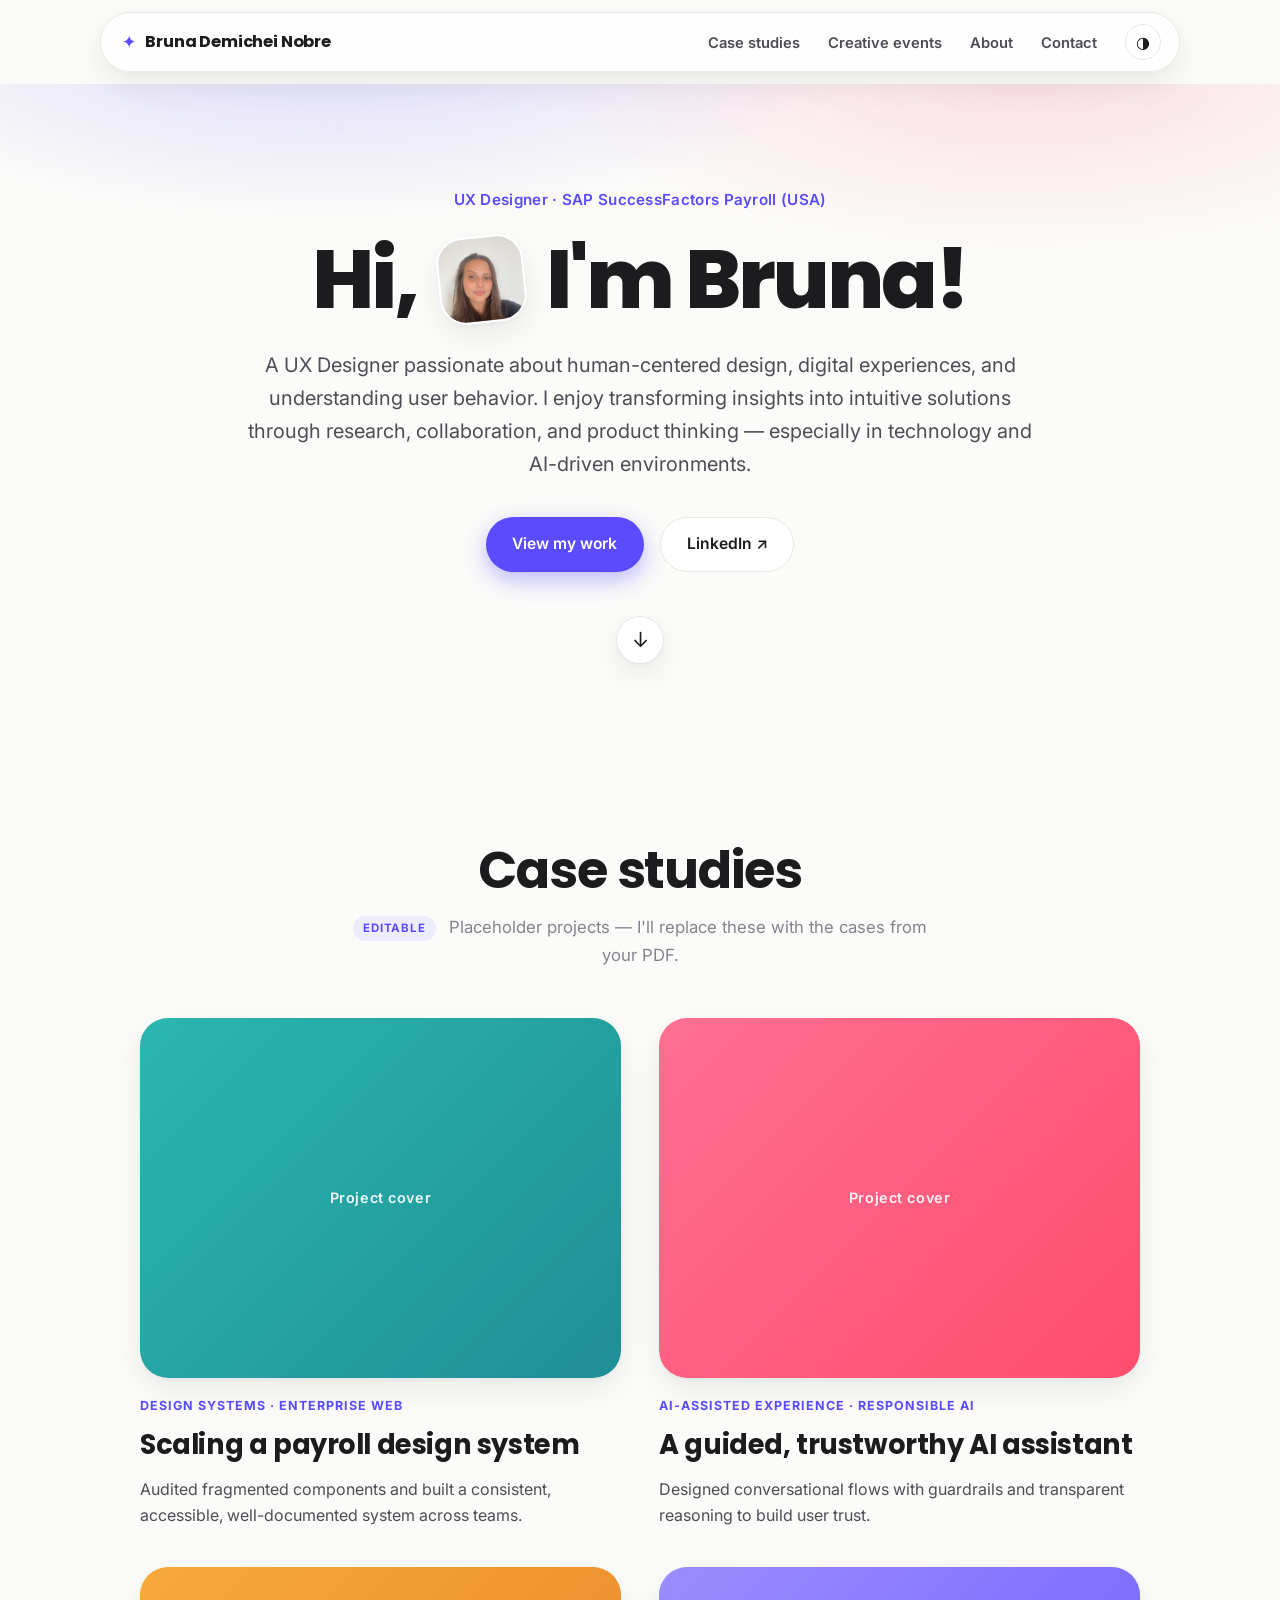
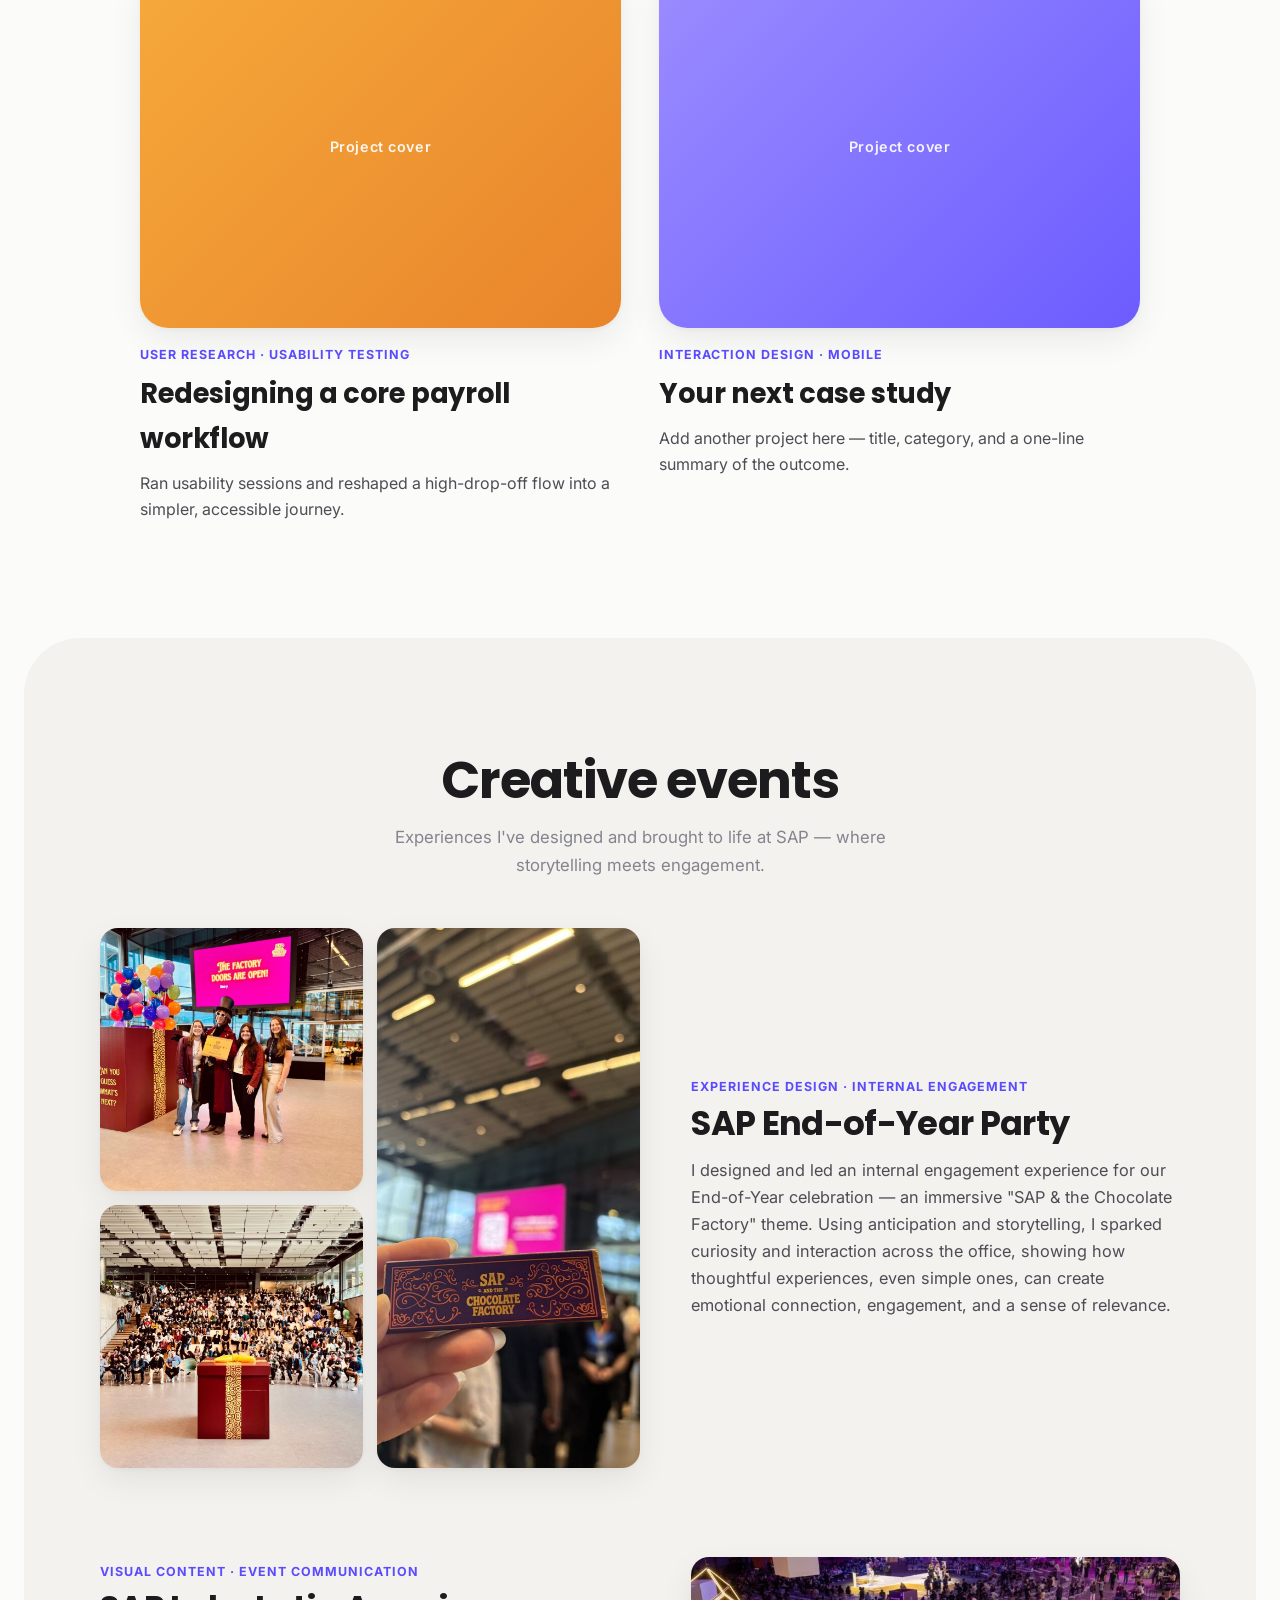
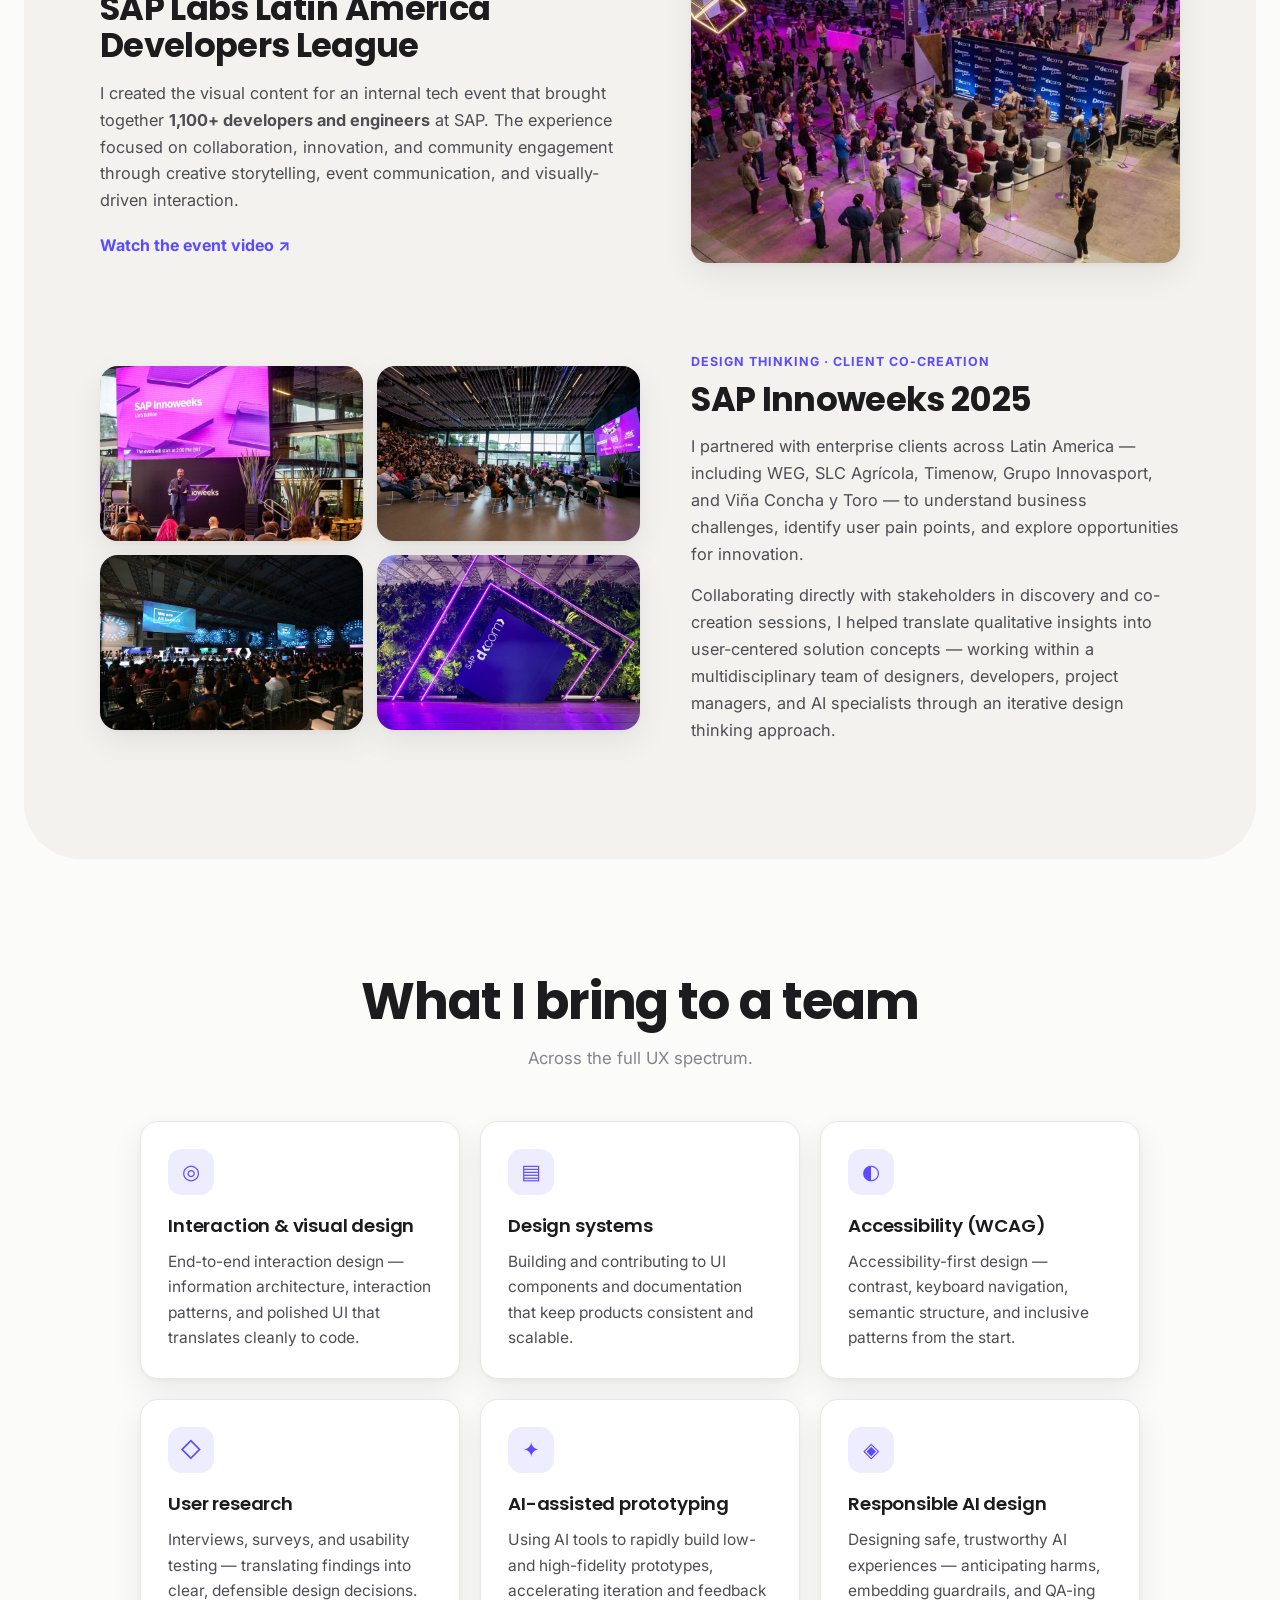
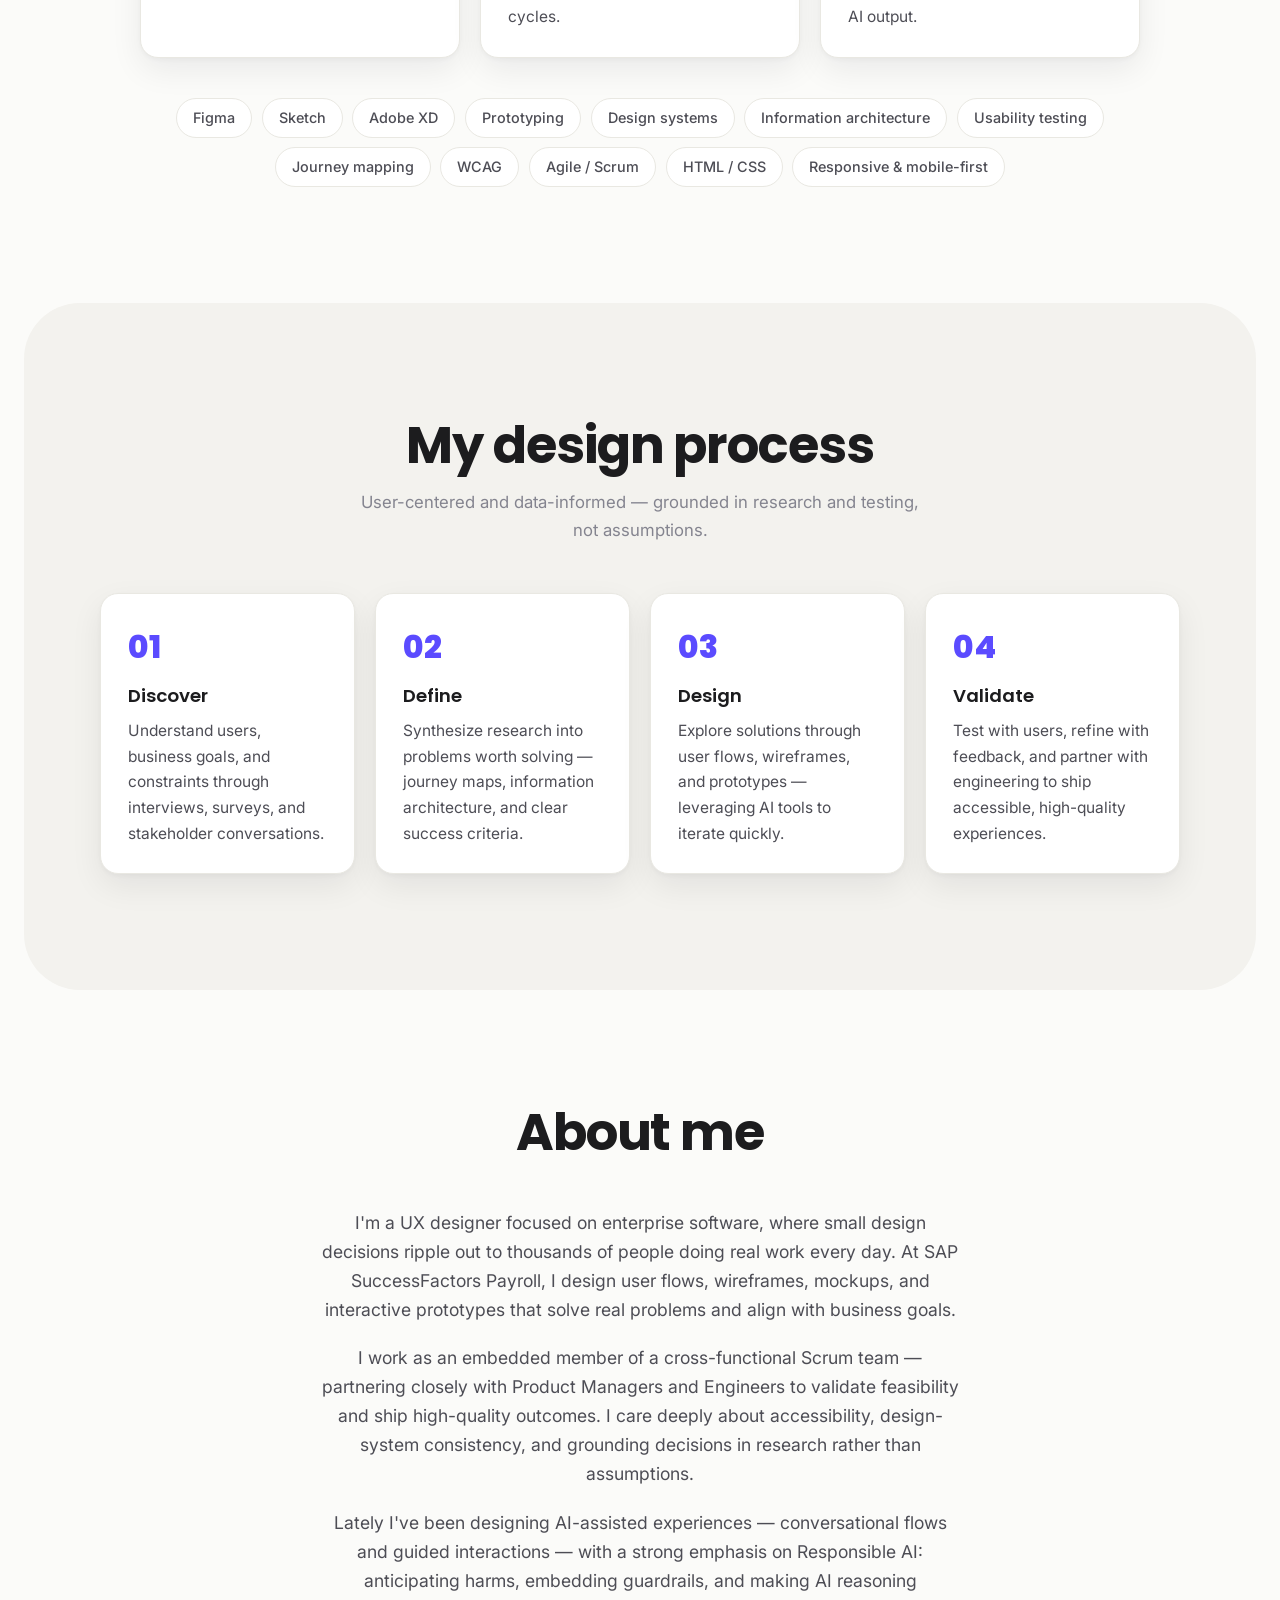
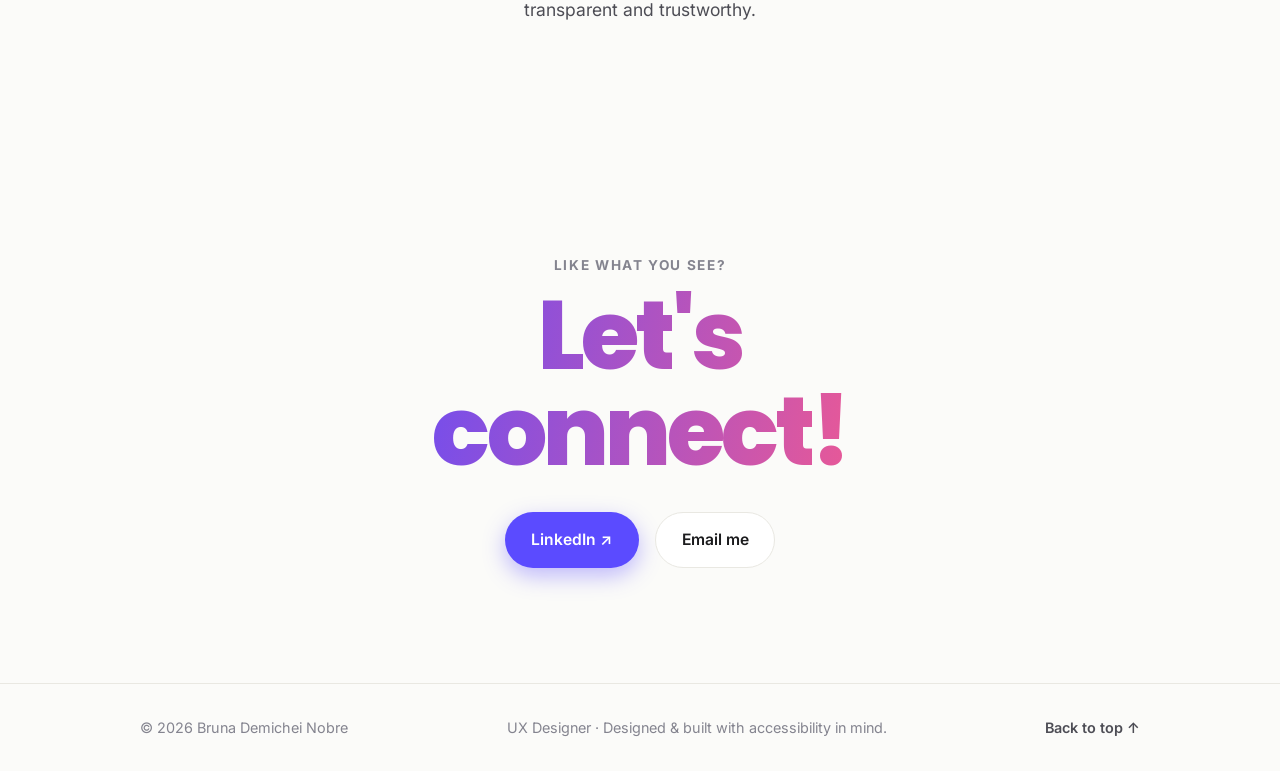
==== index.html @ 64070c84 "Add real creative events with photo galleries; add headshot and bio" ====
<!DOCTYPE html>
<html lang="en">
<head>
  <meta charset="UTF-8" />
  <meta name="viewport" content="width=device-width, initial-scale=1.0" />
  <meta name="description" content="Bruna Demichei Nobre — UX Designer specializing in enterprise software, design systems, accessibility, and AI-assisted experiences." />
  <meta name="author" content="Bruna Demichei Nobre" />
  <title>Bruna Demichei Nobre — UX Designer</title>

  <!-- Open Graph (for nice link previews when shared) -->
  <meta property="og:title" content="Bruna Demichei Nobre — UX Designer" />
  <meta property="og:description" content="User-centered design for enterprise software, design systems, accessibility, and AI-assisted experiences." />
  <meta property="og:type" content="website" />

  <link rel="preconnect" href="https://fonts.googleapis.com" />
  <link rel="preconnect" href="https://fonts.gstatic.com" crossorigin />
  <link href="https://fonts.googleapis.com/css2?family=Inter:wght@400;500;600;700&family=Poppins:wght@500;600;700;800&display=swap" rel="stylesheet" />
  <link rel="stylesheet" href="styles.css" />
  <link rel="icon" href="data:image/svg+xml,&lt;svg xmlns=%22http://www.w3.org/2000/svg%22 viewBox=%220 0 100 100%22&gt;&lt;text y=%22.9em%22 font-size=%2290%22&gt;✦&lt;/text&gt;&lt;/svg&gt;" />
</head>
<body>
  <a class="skip-link" href="#main">Skip to content</a>

  <!-- ===== Header / Nav ===== -->
  <header class="site-header" id="top">
    <nav class="nav" aria-label="Primary">
      <a href="#top" class="nav__brand" aria-label="Home — Bruna Demichei Nobre">
        <span class="nav__mark" aria-hidden="true">✦</span>
        <span class="nav__name">Bruna Demichei&nbsp;Nobre</span>
      </a>

      <button class="nav__toggle" aria-expanded="false" aria-controls="nav-menu" aria-label="Open menu">
        <span class="nav__toggle-bar" aria-hidden="true"></span>
        <span class="nav__toggle-bar" aria-hidden="true"></span>
        <span class="nav__toggle-bar" aria-hidden="true"></span>
      </button>

      <ul class="nav__menu" id="nav-menu">
        <li><a href="#work">Case studies</a></li>
        <li><a href="#events">Creative events</a></li>
        <li><a href="#about">About</a></li>
        <li><a href="#contact">Contact</a></li>
        <li>
          <button class="theme-toggle" id="theme-toggle" aria-label="Switch to dark theme" title="Toggle theme">
            <span class="theme-toggle__icon" aria-hidden="true">◑</span>
          </button>
        </li>
      </ul>
    </nav>
  </header>

  <main id="main">
    <!-- ===== Hero ===== -->
    <section class="hero" aria-labelledby="hero-title">
      <div class="hero__inner">
        <p class="hero__eyebrow reveal">UX Designer · SAP SuccessFactors Payroll (USA)</p>
        <h1 class="hero__title reveal" id="hero-title">
          Hi, <span class="hero__photo"><img src="assets/bruna-headshot.jpg" alt="" /></span> I'm Bruna!
        </h1>
        <p class="hero__lede reveal">
          A UX Designer passionate about human-centered design, digital experiences, and understanding
          user behavior. I enjoy transforming insights into intuitive solutions through research,
          collaboration, and product thinking — especially in technology and AI-driven environments.
        </p>
        <div class="hero__actions reveal">
          <a class="btn btn--primary" href="#work">View my work</a>
          <a class="btn btn--ghost" href="https://www.linkedin.com/in/bruna-demichei-nobre" target="_blank" rel="noopener">
            LinkedIn ↗
          </a>
        </div>
        <a class="hero__scroll reveal" href="#work" aria-label="Scroll to work">↓</a>
      </div>
    </section>

    <!-- ===== Work / Case studies ===== -->
    <section class="section" id="work" aria-labelledby="work-title">
      <div class="section__head section__head--center reveal">
        <h2 class="section__title" id="work-title">Case studies</h2>
        <p class="section__sub">
          <span class="note-pill">Editable</span>
          Placeholder projects — I'll replace these with the cases from your PDF.
        </p>
      </div>

      <div class="grid grid--work">
        <!-- Case study 1 -->
        <a class="proj reveal" href="#contact">
          <span class="proj__media proj__media--a" aria-hidden="true"><span class="proj__ph">Project cover</span></span>
          <span class="proj__cat">Design systems · Enterprise web</span>
          <h3 class="proj__title">Scaling a payroll design system</h3>
          <p class="proj__desc">Audited fragmented components and built a consistent, accessible, well-documented system across teams.</p>
        </a>

        <!-- Case study 2 -->
        <a class="proj reveal" href="#contact">
          <span class="proj__media proj__media--b" aria-hidden="true"><span class="proj__ph">Project cover</span></span>
          <span class="proj__cat">AI-assisted experience · Responsible AI</span>
          <h3 class="proj__title">A guided, trustworthy AI assistant</h3>
          <p class="proj__desc">Designed conversational flows with guardrails and transparent reasoning to build user trust.</p>
        </a>

        <!-- Case study 3 -->
        <a class="proj reveal" href="#contact">
          <span class="proj__media proj__media--c" aria-hidden="true"><span class="proj__ph">Project cover</span></span>
          <span class="proj__cat">User research · Usability testing</span>
          <h3 class="proj__title">Redesigning a core payroll workflow</h3>
          <p class="proj__desc">Ran usability sessions and reshaped a high-drop-off flow into a simpler, accessible journey.</p>
        </a>

        <!-- Case study 4 -->
        <a class="proj reveal" href="#contact">
          <span class="proj__media proj__media--d" aria-hidden="true"><span class="proj__ph">Project cover</span></span>
          <span class="proj__cat">Interaction design · Mobile</span>
          <h3 class="proj__title">Your next case study</h3>
          <p class="proj__desc">Add another project here — title, category, and a one-line summary of the outcome.</p>
        </a>
      </div>
    </section>

    <!-- ===== Creative events ===== -->
    <section class="section section--alt" id="events" aria-labelledby="events-title">
      <div class="section__head section__head--center reveal">
        <h2 class="section__title" id="events-title">Creative events</h2>
        <p class="section__sub">Experiences I've designed and brought to life at SAP — where storytelling meets engagement.</p>
      </div>

      <div class="events">
        <!-- Event 1 — End-of-Year Party -->
        <article class="feature reveal">
          <div class="feature__gallery gallery--trio">
            <figure class="gphoto gphoto--a"><img src="assets/eoy-team.jpg" alt="Bruna and teammates posing with a Willy Wonka character at the SAP End-of-Year celebration" loading="lazy" /></figure>
            <figure class="gphoto gphoto--b"><img src="assets/eoy-giftbox.jpg" alt="A giant red gift box on stage in front of a large seated audience at the SAP End-of-Year event" loading="lazy" /></figure>
            <figure class="gphoto gphoto--c"><img src="assets/eoy-ticket.jpg" alt="Hand holding an ornate 'SAP and the Chocolate Factory' golden ticket" loading="lazy" /></figure>
          </div>
          <div class="feature__text">
            <span class="feature__cat">Experience design · Internal engagement</span>
            <h3>SAP End-of-Year Party</h3>
            <p>
              I designed and led an internal engagement experience for our End-of-Year celebration —
              an immersive "SAP &amp; the Chocolate Factory" theme. Using anticipation and storytelling,
              I sparked curiosity and interaction across the office, showing how thoughtful experiences,
              even simple ones, can create emotional connection, engagement, and a sense of relevance.
            </p>
          </div>
        </article>

        <!-- Event 2 — Developers League -->
        <article class="feature feature--reverse reveal">
          <div class="feature__gallery gallery--single">
            <figure class="gphoto"><img src="assets/devleague.jpg" alt="A crowd gathered around a stage under purple lighting at the SAP Labs Latin America Developers League" loading="lazy" /></figure>
          </div>
          <div class="feature__text">
            <span class="feature__cat">Visual content · Event communication</span>
            <h3>SAP Labs Latin America Developers League</h3>
            <p>
              I created the visual content for an internal tech event that brought together
              <strong>1,100+ developers and engineers</strong> at SAP. The experience focused on
              collaboration, innovation, and community engagement through creative storytelling,
              event communication, and visually-driven interaction.
            </p>
            <a class="feature__link" href="https://www.linkedin.com/posts/dennison-john-ab6b56102_saplabsla-innovation-community-ugcPost-7313632985470148608-ONeY" target="_blank" rel="noopener">Watch the event video ↗</a>
          </div>
        </article>

        <!-- Event 3 — Innoweeks -->
        <article class="feature reveal">
          <div class="feature__gallery gallery--quad">
            <figure class="gphoto"><img src="assets/innoweeks-stage.jpg" alt="Speaker on stage in front of a large 'SAP Innoweeks 11th Edition' screen" loading="lazy" /></figure>
            <figure class="gphoto"><img src="assets/innoweeks-crowd.jpg" alt="Audience seated facing a stage displaying enterprise client logos at SAP Innoweeks" loading="lazy" /></figure>
            <figure class="gphoto"><img src="assets/innoweeks-ai.jpg" alt="Large auditorium with a 'We are all in on AI' screen and blue stage lighting" loading="lazy" /></figure>
            <figure class="gphoto"><img src="assets/innoweeks-dcom.jpg" alt="Purple-lit SAP d.com stage set against a wall of greenery" loading="lazy" /></figure>
          </div>
          <div class="feature__text">
            <span class="feature__cat">Design thinking · Client co-creation</span>
            <h3>SAP Innoweeks 2025</h3>
            <p>
              I partnered with enterprise clients across Latin America — including WEG, SLC Agrícola,
              Timenow, Grupo Innovasport, and Viña Concha y Toro — to understand business challenges,
              identify user pain points, and explore opportunities for innovation.
            </p>
            <p>
              Collaborating directly with stakeholders in discovery and co-creation sessions, I helped
              translate qualitative insights into user-centered solution concepts — working within a
              multidisciplinary team of designers, developers, project managers, and AI specialists
              through an iterative design thinking approach.
            </p>
          </div>
        </article>
      </div>
    </section>

    <!-- ===== Expertise ===== -->
    <section class="section" id="expertise" aria-labelledby="expertise-title">
      <div class="section__head section__head--center reveal">
        <h2 class="section__title" id="expertise-title">What I bring to a team</h2>
        <p class="section__sub">Across the full UX spectrum.</p>
      </div>

      <div class="grid grid--cards">
        <article class="card reveal">
          <span class="card__icon" aria-hidden="true">◎</span>
          <h3>Interaction &amp; visual design</h3>
          <p>End-to-end interaction design — information architecture, interaction patterns, and polished UI that translates cleanly to code.</p>
        </article>
        <article class="card reveal">
          <span class="card__icon" aria-hidden="true">▤</span>
          <h3>Design systems</h3>
          <p>Building and contributing to UI components and documentation that keep products consistent and scalable.</p>
        </article>
        <article class="card reveal">
          <span class="card__icon" aria-hidden="true">◐</span>
          <h3>Accessibility (WCAG)</h3>
          <p>Accessibility-first design — contrast, keyboard navigation, semantic structure, and inclusive patterns from the start.</p>
        </article>
        <article class="card reveal">
          <span class="card__icon" aria-hidden="true">◇</span>
          <h3>User research</h3>
          <p>Interviews, surveys, and usability testing — translating findings into clear, defensible design decisions.</p>
        </article>
        <article class="card reveal">
          <span class="card__icon" aria-hidden="true">✦</span>
          <h3>AI-assisted prototyping</h3>
          <p>Using AI tools to rapidly build low- and high-fidelity prototypes, accelerating iteration and feedback cycles.</p>
        </article>
        <article class="card reveal">
          <span class="card__icon" aria-hidden="true">◈</span>
          <h3>Responsible AI design</h3>
          <p>Designing safe, trustworthy AI experiences — anticipating harms, embedding guardrails, and QA-ing AI output.</p>
        </article>
      </div>

      <div class="tools reveal" aria-label="Tools and methods">
        <ul class="chips">
          <li>Figma</li>
          <li>Sketch</li>
          <li>Adobe XD</li>
          <li>Prototyping</li>
          <li>Design systems</li>
          <li>Information architecture</li>
          <li>Usability testing</li>
          <li>Journey mapping</li>
          <li>WCAG</li>
          <li>Agile / Scrum</li>
          <li>HTML / CSS</li>
          <li>Responsive &amp; mobile-first</li>
        </ul>
      </div>
    </section>

    <!-- ===== Process ===== -->
    <section class="section section--alt" id="process" aria-labelledby="process-title">
      <div class="section__head section__head--center reveal">
        <h2 class="section__title" id="process-title">My design process</h2>
        <p class="section__sub">User-centered and data-informed — grounded in research and testing, not assumptions.</p>
      </div>

      <ol class="grid grid--process">
        <li class="process__step reveal">
          <span class="process__num">01</span>
          <h3>Discover</h3>
          <p>Understand users, business goals, and constraints through interviews, surveys, and stakeholder conversations.</p>
        </li>
        <li class="process__step reveal">
          <span class="process__num">02</span>
          <h3>Define</h3>
          <p>Synthesize research into problems worth solving — journey maps, information architecture, and clear success criteria.</p>
        </li>
        <li class="process__step reveal">
          <span class="process__num">03</span>
          <h3>Design</h3>
          <p>Explore solutions through user flows, wireframes, and prototypes — leveraging AI tools to iterate quickly.</p>
        </li>
        <li class="process__step reveal">
          <span class="process__num">04</span>
          <h3>Validate</h3>
          <p>Test with users, refine with feedback, and partner with engineering to ship accessible, high-quality experiences.</p>
        </li>
      </ol>
    </section>

    <!-- ===== About ===== -->
    <section class="section about" id="about" aria-labelledby="about-title">
      <div class="section__head section__head--center reveal">
        <h2 class="section__title" id="about-title">About me</h2>
      </div>
      <div class="about__body reveal">
        <p>
          I'm a UX designer focused on enterprise software, where small design decisions ripple out to
          thousands of people doing real work every day. At SAP SuccessFactors Payroll, I design user
          flows, wireframes, mockups, and interactive prototypes that solve real problems and align with
          business goals.
        </p>
        <p>
          I work as an embedded member of a cross-functional Scrum team — partnering closely with Product
          Managers and Engineers to validate feasibility and ship high-quality outcomes. I care deeply
          about accessibility, design-system consistency, and grounding decisions in research rather than
          assumptions.
        </p>
        <p>
          Lately I've been designing AI-assisted experiences — conversational flows and guided interactions
          — with a strong emphasis on Responsible AI: anticipating harms, embedding guardrails, and making
          AI reasoning transparent and trustworthy.
        </p>
      </div>
    </section>

    <!-- ===== Contact ===== -->
    <section class="section contact" id="contact" aria-labelledby="contact-title">
      <div class="contact__inner reveal">
        <p class="contact__kicker">Like what you see?</p>
        <h2 class="contact__title" id="contact-title">Let's connect!</h2>
        <div class="contact__actions">
          <a class="btn btn--primary" href="https://www.linkedin.com/in/bruna-demichei-nobre" target="_blank" rel="noopener">
            LinkedIn ↗
          </a>
          <!-- Replace the placeholder email below with your preferred contact address. -->
          <a class="btn btn--ghost" href="mailto:your.email@example.com">Email me</a>
        </div>
      </div>
    </section>
  </main>

  <footer class="site-footer">
    <div class="site-footer__inner">
      <p>© <span id="year"></span> Bruna Demichei Nobre</p>
      <p class="site-footer__meta">UX Designer · Designed &amp; built with accessibility in mind.</p>
      <a href="#top" class="site-footer__top">Back to top ↑</a>
    </div>
  </footer>

  <script src="script.js"></script>
</body>
</html>
---- styles.css ----
/* ============================================================
   Bruna Demichei Nobre — UX Portfolio
   Soft, rounded, friendly aesthetic. No build step.
   ============================================================ */

:root {
  /* Color — light theme */
  --bg: #fbfbf9;
  --bg-alt: #f3f2ee;
  --surface: #ffffff;
  --text: #1c1c1e;
  --text-soft: #4d4d55;
  --text-muted: #84848f;
  --border: #e9e8e2;
  --accent: #5b4bff;
  --accent-2: #ff5b86;
  --accent-soft: #eeecff;
  --shadow: 0 2px 4px rgba(20, 20, 25, 0.03), 0 12px 32px rgba(20, 20, 25, 0.07);
  --shadow-lg: 0 18px 50px rgba(20, 20, 25, 0.13);

  /* Card placeholder gradients */
  --c-a: linear-gradient(135deg, #2bb6b0, #1f8f95);
  --c-b: linear-gradient(135deg, #ff6f91, #ff4d6d);
  --c-c: linear-gradient(135deg, #f6a93b, #e8842b);
  --c-d: linear-gradient(135deg, #9b8cff, #6c5cff);
  --c-e: linear-gradient(135deg, #7ec96f, #4fb05c);

  /* Type */
  --font-sans: "Inter", system-ui, -apple-system, Segoe UI, Roboto, sans-serif;
  --font-display: "Poppins", "Inter", system-ui, sans-serif;

  /* Layout */
  --maxw: 1080px;
  --radius: 28px;
  --radius-sm: 18px;
  --space: clamp(4rem, 9vw, 8rem);
}

[data-theme="dark"] {
  --bg: #121116;
  --bg-alt: #18171e;
  --surface: #1d1c24;
  --text: #f4f3f7;
  --text-soft: #c7c6d2;
  --text-muted: #8e8d9c;
  --border: #2b2933;
  --accent: #8c7cff;
  --accent-2: #ff7caa;
  --accent-soft: #221f33;
  --shadow: 0 2px 4px rgba(0, 0, 0, 0.3), 0 12px 32px rgba(0, 0, 0, 0.4);
  --shadow-lg: 0 18px 50px rgba(0, 0, 0, 0.55);
}

/* ===== Reset / base ===== */
*, *::before, *::after { box-sizing: border-box; }
* { margin: 0; }

html { scroll-behavior: smooth; -webkit-text-size-adjust: 100%; }
@media (prefers-reduced-motion: reduce) {
  html { scroll-behavior: auto; }
  *, *::before, *::after { animation-duration: 0.001ms !important; transition-duration: 0.001ms !important; }
}

body {
  font-family: var(--font-sans);
  color: var(--text);
  background: var(--bg);
  line-height: 1.65;
  -webkit-font-smoothing: antialiased;
  text-rendering: optimizeLegibility;
  transition: background 0.3s ease, color 0.3s ease;
}

img { max-width: 100%; display: block; }
a { color: inherit; }

:focus-visible {
  outline: 3px solid var(--accent);
  outline-offset: 3px;
  border-radius: 6px;
}

.skip-link {
  position: absolute;
  left: 1rem;
  top: -3.5rem;
  z-index: 200;
  background: var(--accent);
  color: #fff;
  padding: 0.6rem 1rem;
  border-radius: 10px;
  transition: top 0.2s ease;
  text-decoration: none;
  font-weight: 600;
}
.skip-link:focus { top: 1rem; }

/* ===== Header / Nav ===== */
.site-header {
  position: sticky;
  top: 0;
  z-index: 100;
  padding: 0.75rem clamp(0.75rem, 3vw, 1.5rem);
}
.nav {
  max-width: var(--maxw);
  margin: 0 auto;
  padding: 0.7rem 1.1rem 0.7rem 1.3rem;
  display: flex;
  align-items: center;
  justify-content: space-between;
  gap: 1rem;
  background: color-mix(in srgb, var(--surface) 80%, transparent);
  backdrop-filter: blur(14px);
  border: 1px solid var(--border);
  border-radius: 100px;
  box-shadow: var(--shadow);
}
.nav__brand {
  display: inline-flex;
  align-items: center;
  gap: 0.55rem;
  text-decoration: none;
  font-family: var(--font-display);
  font-weight: 700;
  font-size: 1.02rem;
  letter-spacing: -0.01em;
}
.nav__mark { color: var(--accent); font-size: 1.1rem; }

.nav__menu {
  display: flex;
  align-items: center;
  gap: clamp(0.9rem, 2.2vw, 1.8rem);
  list-style: none;
  padding: 0;
}
.nav__menu a {
  text-decoration: none;
  color: var(--text-soft);
  font-weight: 600;
  font-size: 0.92rem;
  transition: color 0.2s ease;
}
.nav__menu a:hover { color: var(--accent); }

.nav__toggle {
  display: none;
  flex-direction: column;
  gap: 5px;
  background: none;
  border: 0;
  cursor: pointer;
  padding: 0.5rem;
}
.nav__toggle-bar {
  width: 24px; height: 2px;
  background: var(--text);
  border-radius: 2px;
  transition: transform 0.25s ease, opacity 0.25s ease;
}
.nav__toggle[aria-expanded="true"] .nav__toggle-bar:nth-child(1) { transform: translateY(7px) rotate(45deg); }
.nav__toggle[aria-expanded="true"] .nav__toggle-bar:nth-child(2) { opacity: 0; }
.nav__toggle[aria-expanded="true"] .nav__toggle-bar:nth-child(3) { transform: translateY(-7px) rotate(-45deg); }

.theme-toggle {
  background: var(--surface);
  border: 1px solid var(--border);
  border-radius: 50%;
  width: 36px; height: 36px;
  display: grid;
  place-items: center;
  cursor: pointer;
  color: var(--text);
  font-size: 1rem;
  transition: transform 0.2s ease, border-color 0.2s ease;
}
.theme-toggle:hover { transform: rotate(-15deg); border-color: var(--accent); }

/* ===== Section scaffolding ===== */
.section {
  max-width: var(--maxw);
  margin: 0 auto;
  padding: var(--space) clamp(1.25rem, 4vw, 2.5rem);
}
.section--alt {
  max-width: none;
  background: var(--bg-alt);
  border-radius: clamp(28px, 5vw, 56px);
  margin-inline: clamp(0.5rem, 2vw, 1.5rem);
  padding-inline: clamp(1.25rem, 4vw, 3rem);
}
.section--alt > * { max-width: var(--maxw); margin-inline: auto; }

.section__head { max-width: 58ch; margin-bottom: 3rem; }
.section__head--center { margin-inline: auto; text-align: center; }
.section__title {
  font-family: var(--font-display);
  font-weight: 700;
  font-size: clamp(2rem, 5vw, 3.2rem);
  line-height: 1.08;
  letter-spacing: -0.02em;
}
.section__sub { margin-top: 1rem; color: var(--text-muted); font-size: 1.05rem; }

/* ===== Hero ===== */
.hero {
  position: relative;
  overflow: hidden;
  text-align: center;
  padding: clamp(3.5rem, 8vw, 7rem) clamp(1.25rem, 4vw, 2.5rem) clamp(2.5rem, 5vw, 4rem);
}
.hero::before {
  content: "";
  position: absolute;
  inset: -25% -10% auto -10%;
  height: 75%;
  background: radial-gradient(ellipse 50% 60% at 30% 20%, color-mix(in srgb, var(--accent) 20%, transparent), transparent 70%),
              radial-gradient(ellipse 45% 55% at 75% 30%, color-mix(in srgb, var(--accent-2) 18%, transparent), transparent 70%);
  filter: blur(10px);
  z-index: -1;
  pointer-events: none;
}
.hero__inner { max-width: 900px; margin: 0 auto; }
.hero__eyebrow {
  font-weight: 600;
  color: var(--accent);
  font-size: 0.95rem;
  letter-spacing: 0.02em;
  margin-bottom: 1.5rem;
}
.hero__title {
  font-family: var(--font-display);
  font-weight: 800;
  font-size: clamp(2.6rem, 8vw, 5.2rem);
  line-height: 1.02;
  letter-spacing: -0.035em;
  display: flex;
  align-items: center;
  justify-content: center;
  flex-wrap: wrap;
  gap: 0.25em;
}
.hero__photo {
  display: inline-grid;
  place-items: center;
  width: 1.05em; height: 1.05em;
  border-radius: 0.32em;
  background: linear-gradient(135deg, var(--accent-soft), color-mix(in srgb, var(--accent-2) 22%, var(--surface)));
  border: 2px solid var(--surface);
  box-shadow: var(--shadow);
  transform: rotate(-6deg);
  overflow: hidden;
}
.hero__photo span {
  font-family: var(--font-sans);
  font-size: 0.13em;
  font-weight: 600;
  line-height: 1.1;
  color: var(--text-muted);
  text-align: center;
  letter-spacing: 0.04em;
}
.hero__photo img { width: 100%; height: 100%; object-fit: cover; }
.hero__lede {
  margin: 1.6rem auto 0;
  max-width: 62ch;
  font-size: clamp(1.05rem, 2vw, 1.25rem);
  color: var(--text-soft);
}
.hero__actions {
  margin-top: 2.25rem;
  display: flex;
  flex-wrap: wrap;
  gap: 1rem;
  justify-content: center;
}
.hero__scroll {
  display: inline-grid;
  place-items: center;
  width: 48px; height: 48px;
  margin-top: 2.75rem;
  border-radius: 50%;
  border: 1px solid var(--border);
  background: var(--surface);
  color: var(--text);
  font-size: 1.3rem;
  text-decoration: none;
  box-shadow: var(--shadow);
  animation: bob 2s ease-in-out infinite;
}
.hero__scroll:hover { color: var(--accent); }
@keyframes bob { 0%, 100% { transform: translateY(0); } 50% { transform: translateY(6px); } }

/* ===== Buttons ===== */
.btn {
  display: inline-flex;
  align-items: center;
  gap: 0.4rem;
  font-weight: 600;
  font-size: 0.98rem;
  text-decoration: none;
  padding: 0.85rem 1.6rem;
  border-radius: 100px;
  border: 1px solid transparent;
  cursor: pointer;
  transition: transform 0.2s ease, box-shadow 0.2s ease, background 0.2s ease, border-color 0.2s ease, color 0.2s ease;
}
.btn--primary {
  background: var(--accent);
  color: #fff;
  box-shadow: 0 8px 22px color-mix(in srgb, var(--accent) 38%, transparent);
}
.btn--primary:hover { transform: translateY(-2px); box-shadow: 0 12px 30px color-mix(in srgb, var(--accent) 48%, transparent); }
.btn--ghost {
  background: var(--surface);
  color: var(--text);
  border-color: var(--border);
}
.btn--ghost:hover { border-color: var(--accent); color: var(--accent); transform: translateY(-2px); }

/* ===== Grids ===== */
.grid { display: grid; gap: clamp(1.5rem, 3vw, 2.5rem); }
.grid--work { grid-template-columns: repeat(2, minmax(0, 1fr)); }
.grid--events { grid-template-columns: repeat(auto-fit, minmax(280px, 1fr)); }
.grid--cards { grid-template-columns: repeat(auto-fit, minmax(280px, 1fr)); gap: 1.25rem; }
.grid--process { grid-template-columns: repeat(auto-fit, minmax(220px, 1fr)); gap: 1.25rem; list-style: none; padding: 0; }

/* ===== Project cards (work) ===== */
.proj {
  display: block;
  text-decoration: none;
  color: inherit;
  border-radius: var(--radius);
  transition: transform 0.25s ease;
}
.proj:hover { transform: translateY(-6px); }
.proj__media {
  display: grid;
  place-items: center;
  aspect-ratio: 4 / 3;
  border-radius: var(--radius);
  margin-bottom: 1.1rem;
  box-shadow: var(--shadow);
  transition: box-shadow 0.25s ease;
}
.proj:hover .proj__media { box-shadow: var(--shadow-lg); }
.proj__media--a { background: var(--c-a); }
.proj__media--b { background: var(--c-b); }
.proj__media--c { background: var(--c-c); }
.proj__media--d { background: var(--c-d); }
.proj__media img { width: 100%; height: 100%; object-fit: cover; border-radius: var(--radius); }
.proj__ph {
  color: rgba(255, 255, 255, 0.92);
  font-weight: 600;
  font-size: 0.9rem;
  letter-spacing: 0.04em;
}
.proj__cat {
  display: block;
  color: var(--accent);
  font-weight: 700;
  font-size: 0.78rem;
  letter-spacing: 0.08em;
  text-transform: uppercase;
  margin-bottom: 0.4rem;
}
.proj__title {
  font-family: var(--font-display);
  font-weight: 700;
  font-size: clamp(1.3rem, 2.6vw, 1.7rem);
  letter-spacing: -0.015em;
  margin-bottom: 0.5rem;
}
.proj__desc { color: var(--text-soft); font-size: 1rem; }

/* ===== Creative events (feature blocks + photo collages) ===== */
.events { display: flex; flex-direction: column; gap: clamp(3rem, 7vw, 6rem); }
.feature {
  display: grid;
  grid-template-columns: 1.05fr 0.95fr;
  gap: clamp(1.75rem, 4vw, 3.5rem);
  align-items: center;
}
.feature--reverse .feature__gallery { order: 2; }
.feature__cat {
  display: block;
  color: var(--accent);
  font-weight: 700;
  font-size: 0.78rem;
  letter-spacing: 0.08em;
  text-transform: uppercase;
  margin-bottom: 0.55rem;
}
.feature__text h3 {
  font-family: var(--font-display);
  font-weight: 700;
  font-size: clamp(1.45rem, 3vw, 2.1rem);
  letter-spacing: -0.02em;
  line-height: 1.1;
  margin-bottom: 0.9rem;
}
.feature__text p { color: var(--text-soft); font-size: 1.02rem; }
.feature__text p + p { margin-top: 0.9rem; }
.feature__link {
  display: inline-block;
  margin-top: 1.1rem;
  font-weight: 700;
  color: var(--accent);
  text-decoration: none;
}
.feature__link:hover { text-decoration: underline; }

/* Photo collages */
.feature__gallery { display: grid; gap: 0.9rem; }
.gphoto {
  margin: 0;
  overflow: hidden;
  border-radius: var(--radius-sm);
  box-shadow: var(--shadow);
  transition: transform 0.3s ease, box-shadow 0.3s ease;
}
.gphoto img { width: 100%; height: 100%; object-fit: cover; display: block; transition: transform 0.5s ease; }
.gphoto:hover { transform: translateY(-4px) rotate(-1deg); box-shadow: var(--shadow-lg); }
.gphoto:hover img { transform: scale(1.06); }

.gallery--single .gphoto { aspect-ratio: 16 / 10; }

.gallery--trio {
  grid-template-columns: 1fr 1fr;
  grid-template-rows: 1fr 1fr;
  aspect-ratio: 1 / 1;
}
.gphoto--a { grid-column: 1; grid-row: 1; }
.gphoto--b { grid-column: 1; grid-row: 2; }
.gphoto--c { grid-column: 2; grid-row: 1 / 3; }

.gallery--quad { grid-template-columns: 1fr 1fr; }
.gallery--quad .gphoto { aspect-ratio: 3 / 2; }

/* ===== Expertise cards ===== */
.card {
  background: var(--surface);
  border: 1px solid var(--border);
  border-radius: var(--radius-sm);
  padding: 1.7rem;
  box-shadow: var(--shadow);
  transition: transform 0.25s ease, box-shadow 0.25s ease;
}
.card:hover { transform: translateY(-4px); box-shadow: var(--shadow-lg); }
.card__icon {
  display: inline-grid;
  place-items: center;
  width: 46px; height: 46px;
  border-radius: 14px;
  background: var(--accent-soft);
  color: var(--accent);
  font-size: 1.3rem;
  margin-bottom: 1rem;
}
.card h3 { font-family: var(--font-display); font-weight: 600; font-size: 1.15rem; margin-bottom: 0.45rem; letter-spacing: -0.01em; }
.card p { color: var(--text-soft); font-size: 0.97rem; }

.tools { margin-top: 2.5rem; text-align: center; }
.chips { display: flex; flex-wrap: wrap; gap: 0.6rem; list-style: none; padding: 0; justify-content: center; }
.chips li {
  background: var(--surface);
  border: 1px solid var(--border);
  border-radius: 100px;
  padding: 0.45rem 1rem;
  font-size: 0.9rem;
  font-weight: 500;
  color: var(--text-soft);
}

/* ===== Process ===== */
.process__step {
  position: relative;
  background: var(--surface);
  border: 1px solid var(--border);
  border-radius: var(--radius-sm);
  padding: 1.7rem;
  box-shadow: var(--shadow);
}
.process__num {
  font-family: var(--font-display);
  font-weight: 800;
  font-size: 2rem;
  color: var(--accent);
  display: block;
  margin-bottom: 0.5rem;
}
.process__step h3 { font-family: var(--font-display); font-weight: 600; font-size: 1.15rem; margin-bottom: 0.4rem; }
.process__step p { color: var(--text-soft); font-size: 0.97rem; }

/* ===== About ===== */
.about__body { max-width: 64ch; margin: 0 auto; text-align: center; }
.about__body p { color: var(--text-soft); font-size: 1.1rem; }
.about__body p + p { margin-top: 1.2rem; }

/* ===== Note pill ===== */
.note-pill {
  display: inline-block;
  background: var(--accent-soft);
  color: var(--accent);
  font-size: 0.72rem;
  font-weight: 700;
  text-transform: uppercase;
  letter-spacing: 0.08em;
  padding: 0.2rem 0.6rem;
  border-radius: 100px;
  margin-right: 0.5rem;
  vertical-align: middle;
}

/* ===== Contact ===== */
.contact { text-align: center; }
.contact__inner { max-width: 60ch; margin: 0 auto; }
.contact__kicker {
  font-size: 0.85rem;
  font-weight: 700;
  letter-spacing: 0.12em;
  text-transform: uppercase;
  color: var(--text-muted);
  margin-bottom: 0.75rem;
}
.contact__title {
  font-family: var(--font-display);
  font-weight: 800;
  font-size: clamp(2.8rem, 9vw, 6rem);
  line-height: 1;
  letter-spacing: -0.04em;
  background: linear-gradient(100deg, var(--accent), var(--accent-2));
  -webkit-background-clip: text;
  background-clip: text;
  color: transparent;
  margin-bottom: 2rem;
}
.contact__actions { display: flex; justify-content: center; flex-wrap: wrap; gap: 1rem; }

/* ===== Footer ===== */
.site-footer { border-top: 1px solid var(--border); }
.site-footer__inner {
  max-width: var(--maxw);
  margin: 0 auto;
  padding: 2rem clamp(1.25rem, 4vw, 2.5rem);
  display: flex;
  flex-wrap: wrap;
  align-items: center;
  justify-content: space-between;
  gap: 0.75rem;
  color: var(--text-muted);
  font-size: 0.9rem;
}
.site-footer__top { text-decoration: none; font-weight: 600; color: var(--text-soft); }
.site-footer__top:hover { color: var(--accent); }

/* ===== Reveal animation ===== */
.reveal {
  opacity: 0;
  transform: translateY(18px);
  transition: opacity 0.6s ease, transform 0.6s ease;
}
.reveal.is-visible { opacity: 1; transform: none; }

/* ===== Responsive ===== */
@media (max-width: 820px) {
  .nav__toggle { display: flex; }
  .nav { position: relative; flex-wrap: wrap; }
  .nav__menu {
    position: absolute;
    top: calc(100% + 0.5rem);
    left: 0; right: 0;
    flex-direction: column;
    align-items: flex-start;
    gap: 1.1rem;
    background: var(--surface);
    border: 1px solid var(--border);
    border-radius: var(--radius-sm);
    padding: 1.5rem;
    box-shadow: var(--shadow-lg);
    transform: translateY(-12px);
    opacity: 0;
    pointer-events: none;
    transition: transform 0.25s ease, opacity 0.25s ease;
  }
  .nav__menu.is-open { transform: none; opacity: 1; pointer-events: auto; }

  .grid--work { grid-template-columns: 1fr; }

  .feature { grid-template-columns: 1fr; gap: 1.5rem; }
  .feature--reverse .feature__gallery { order: 0; }
}
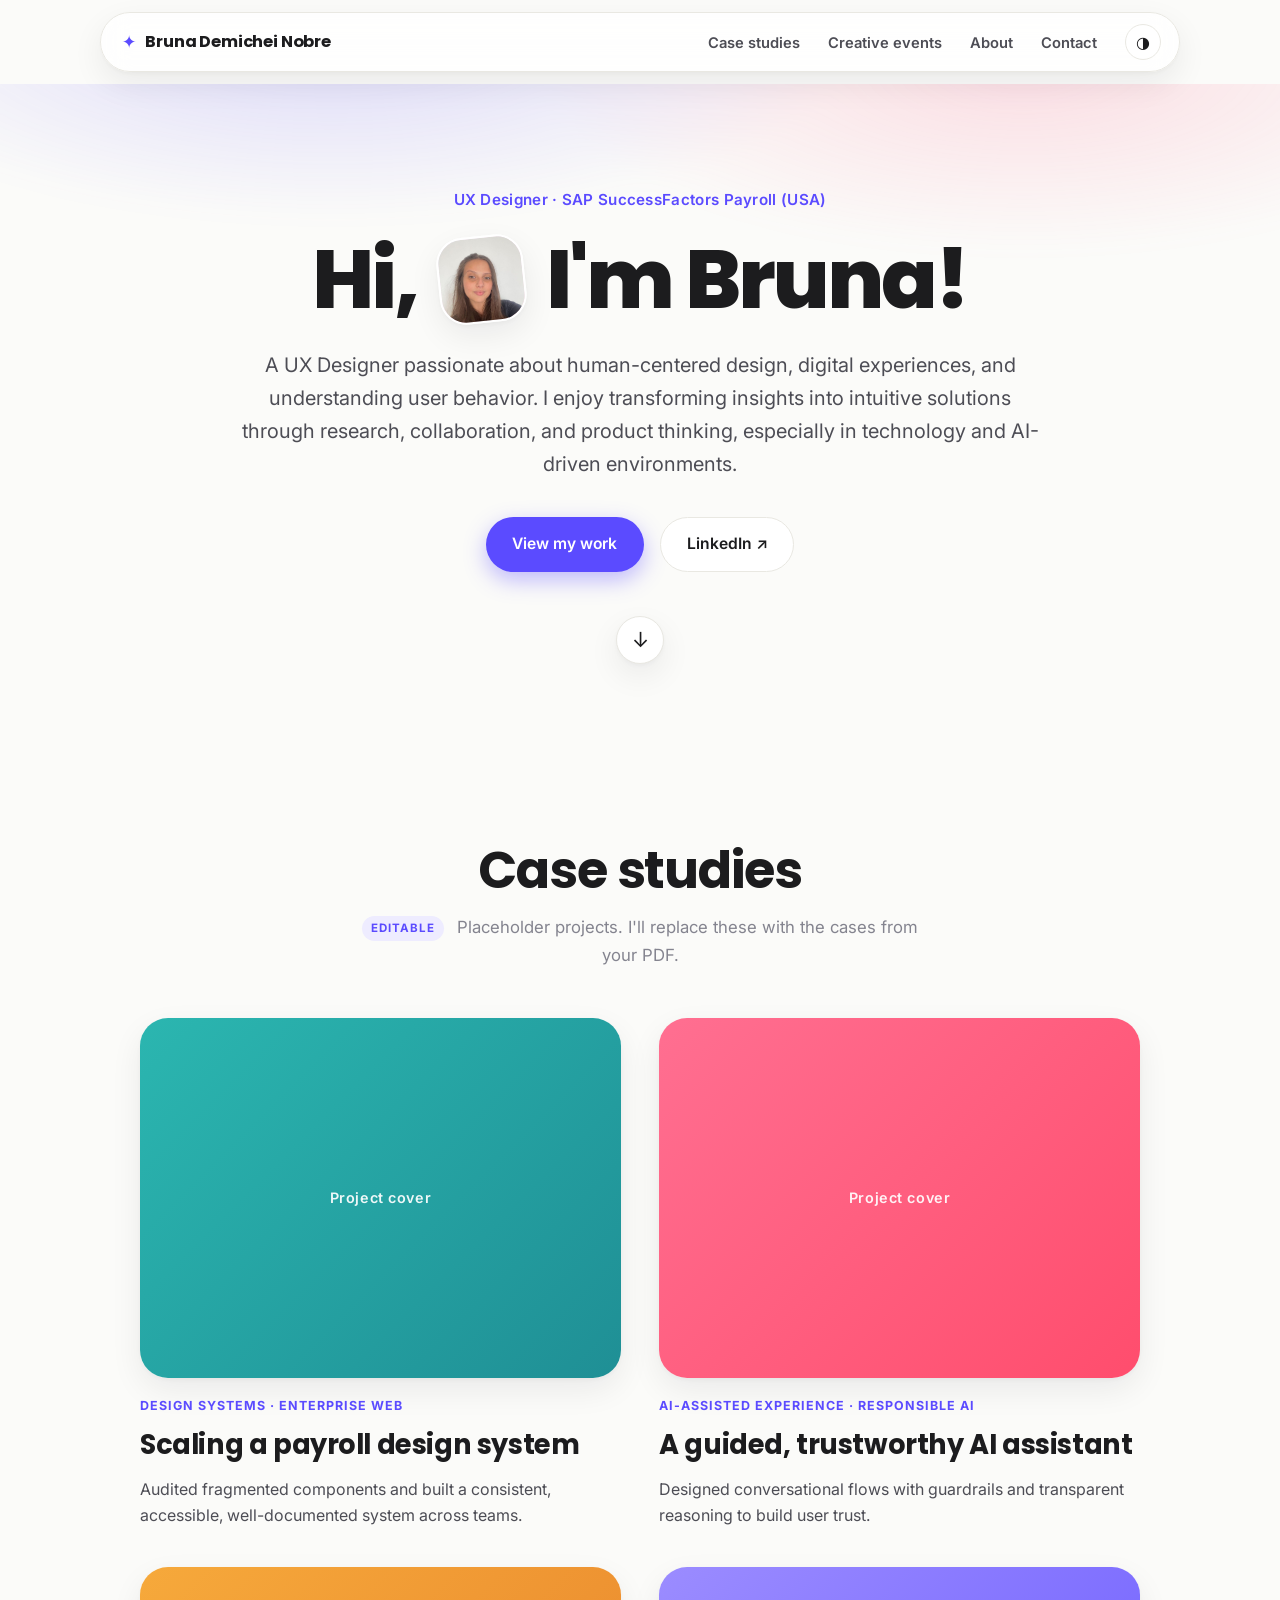
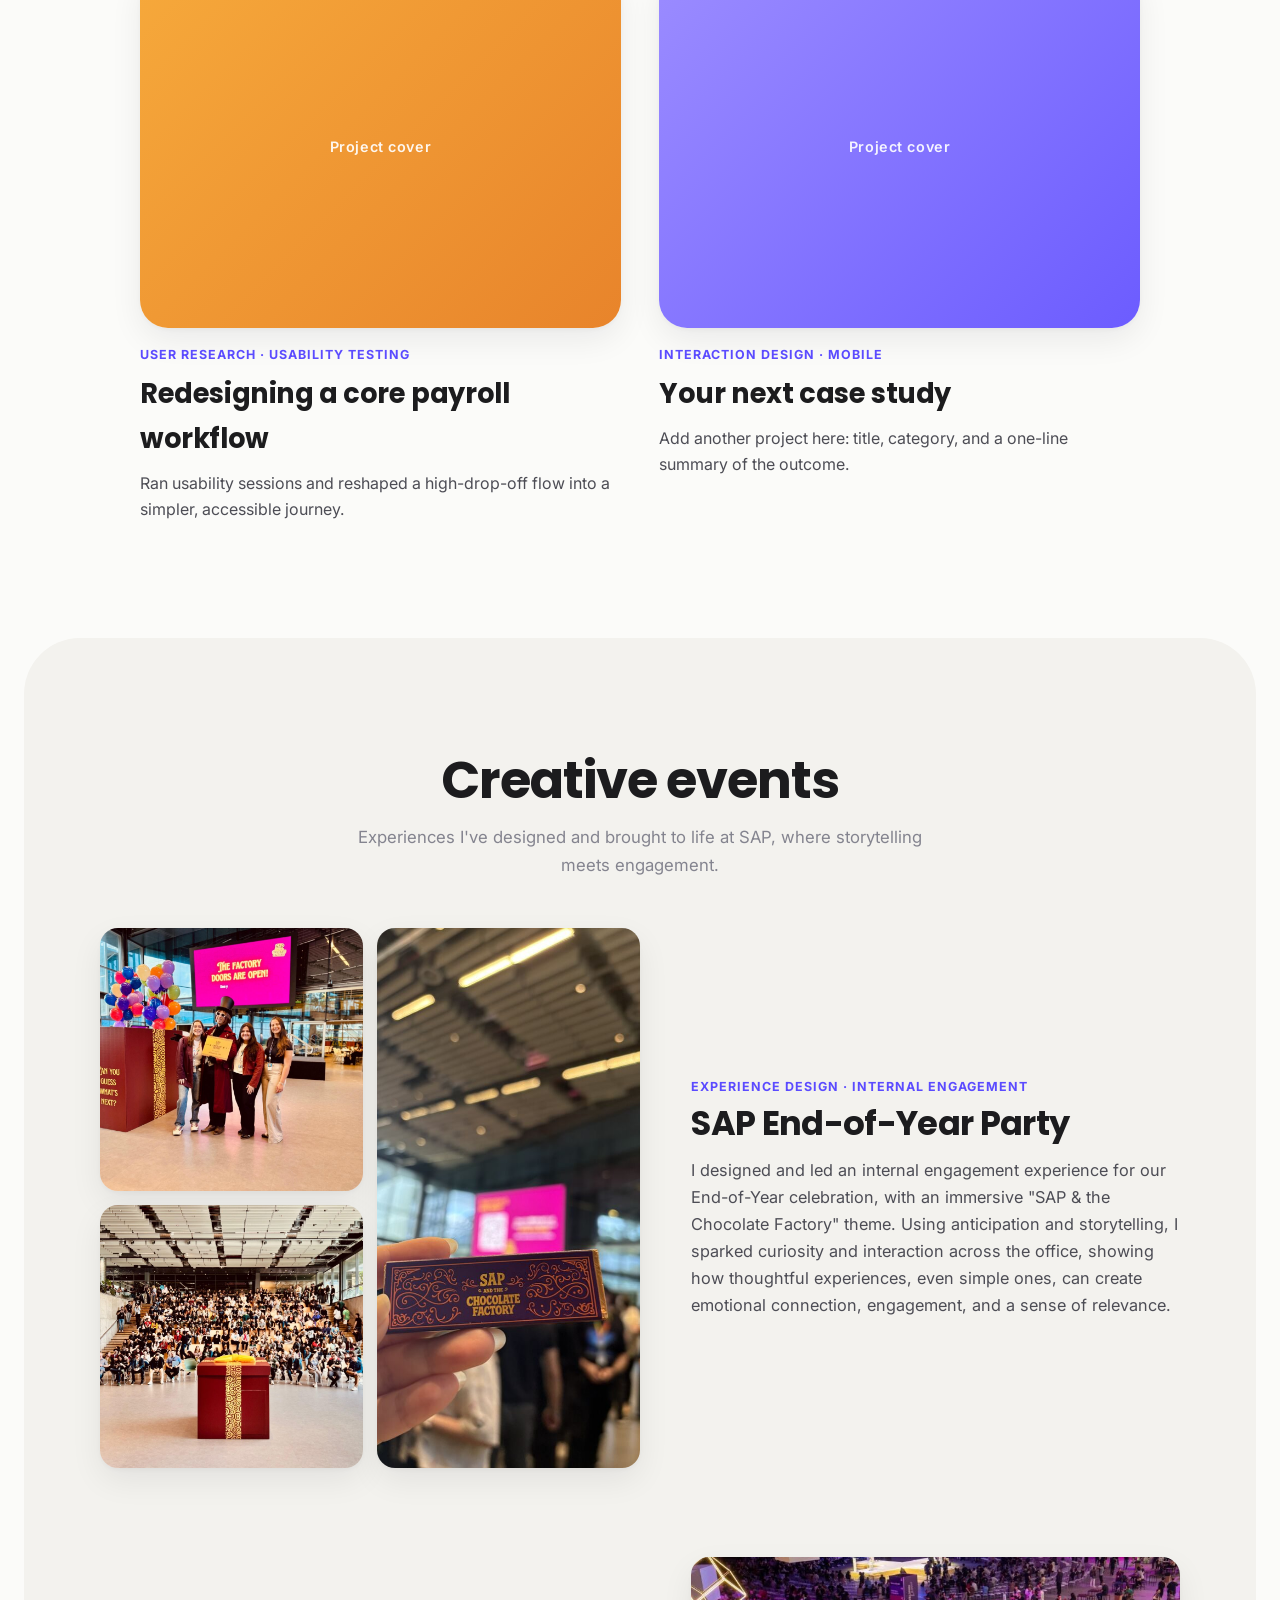
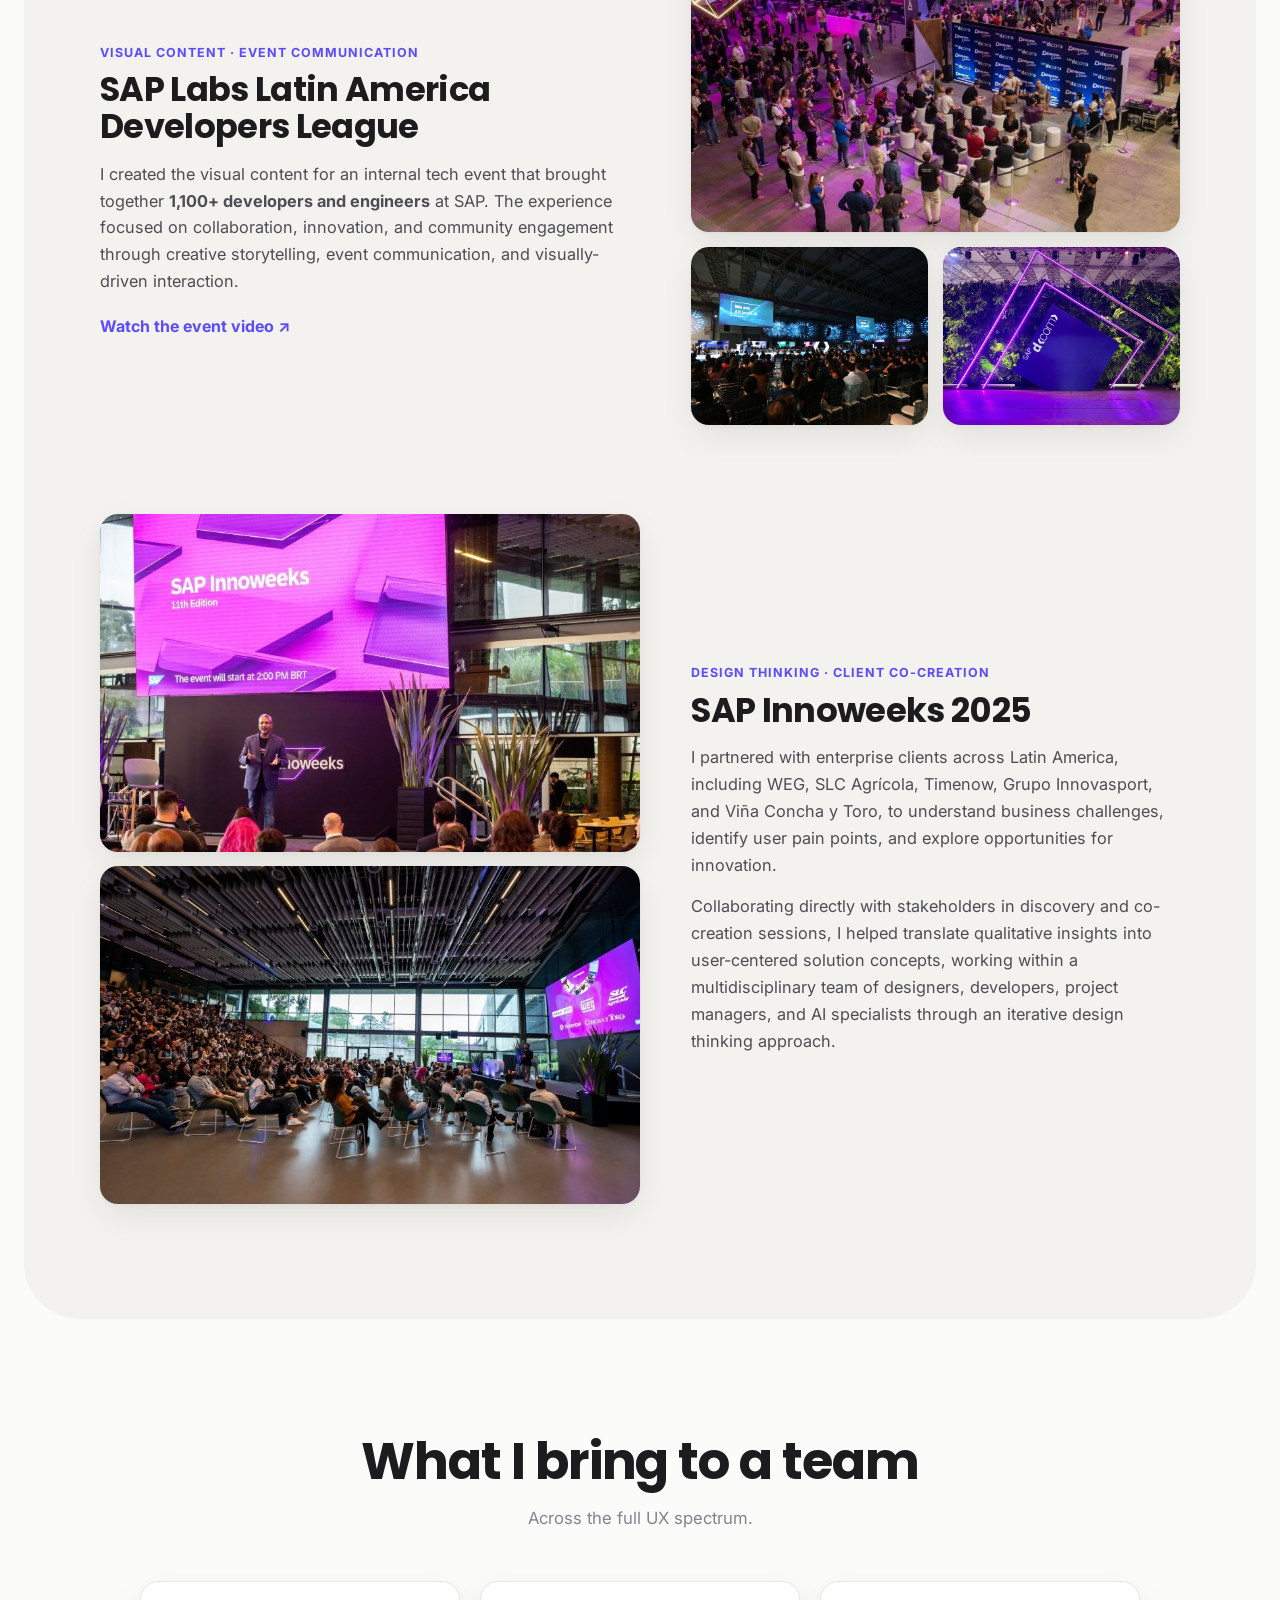
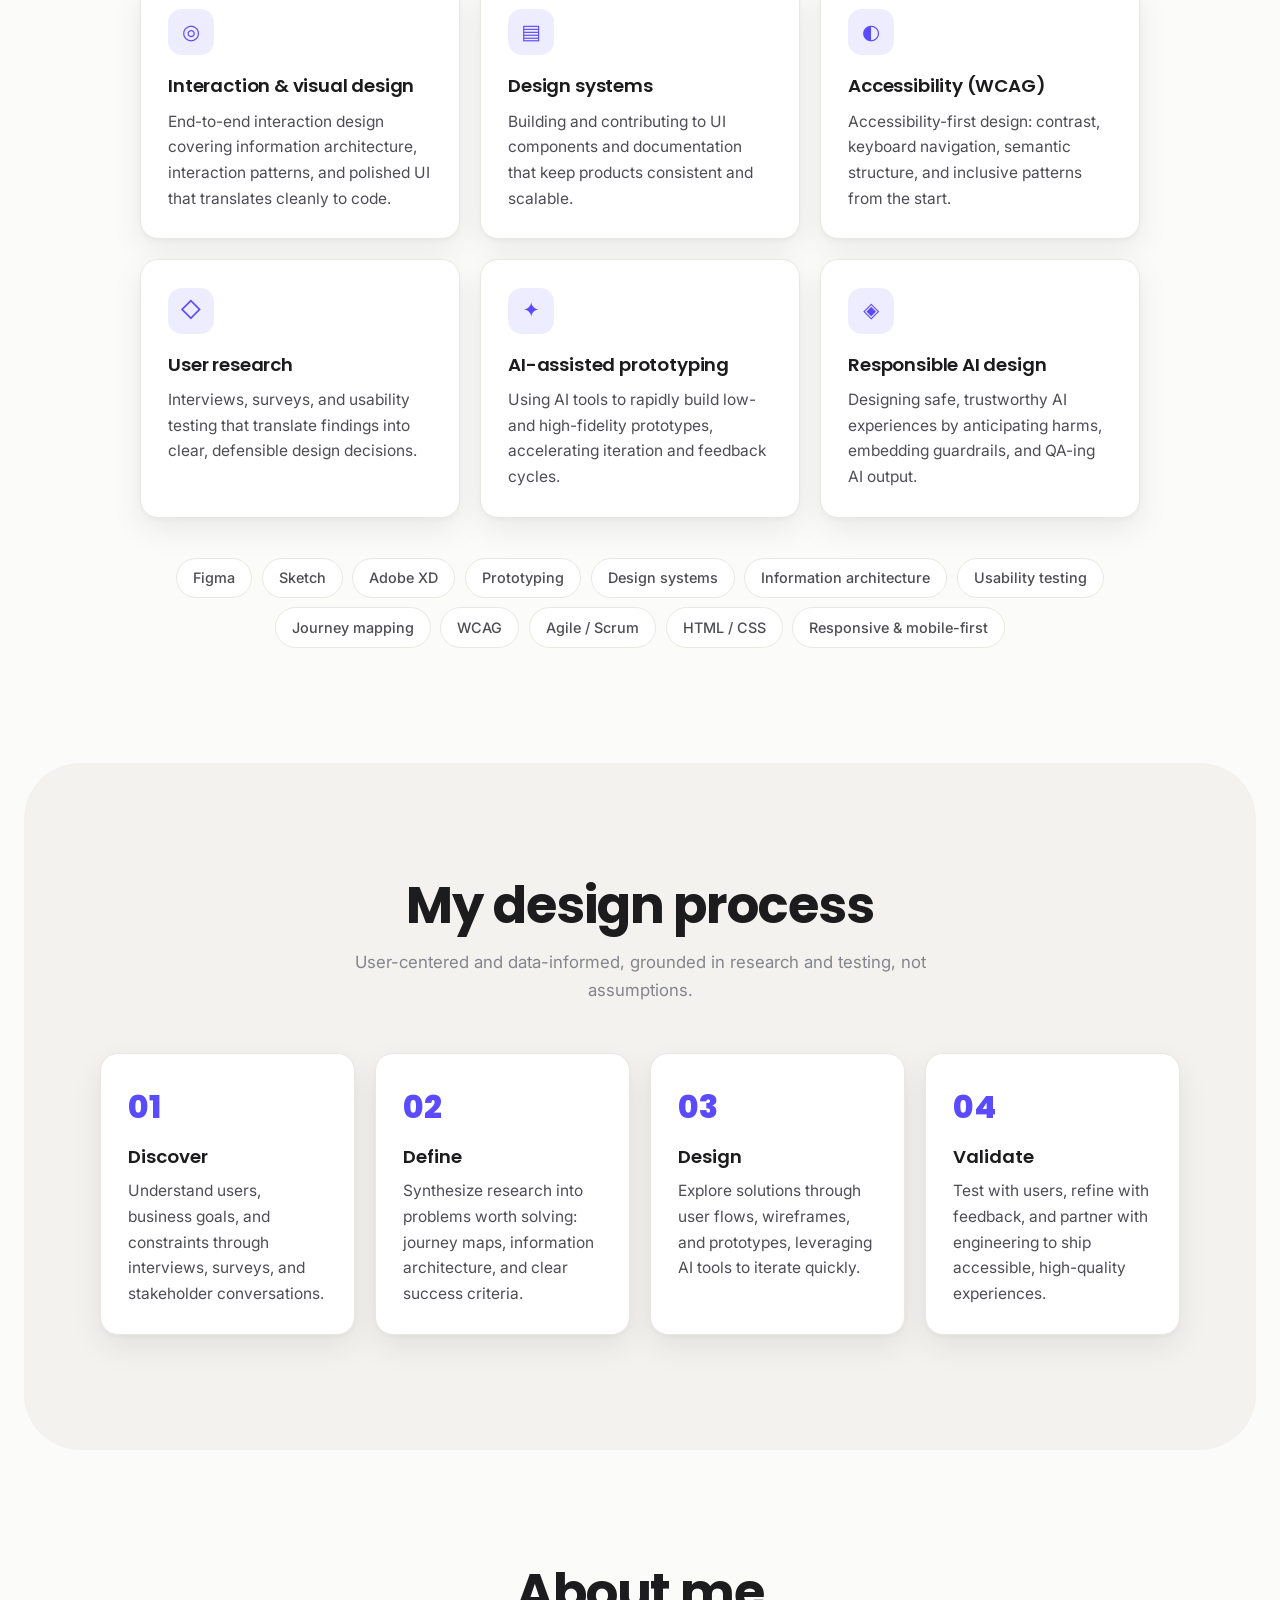
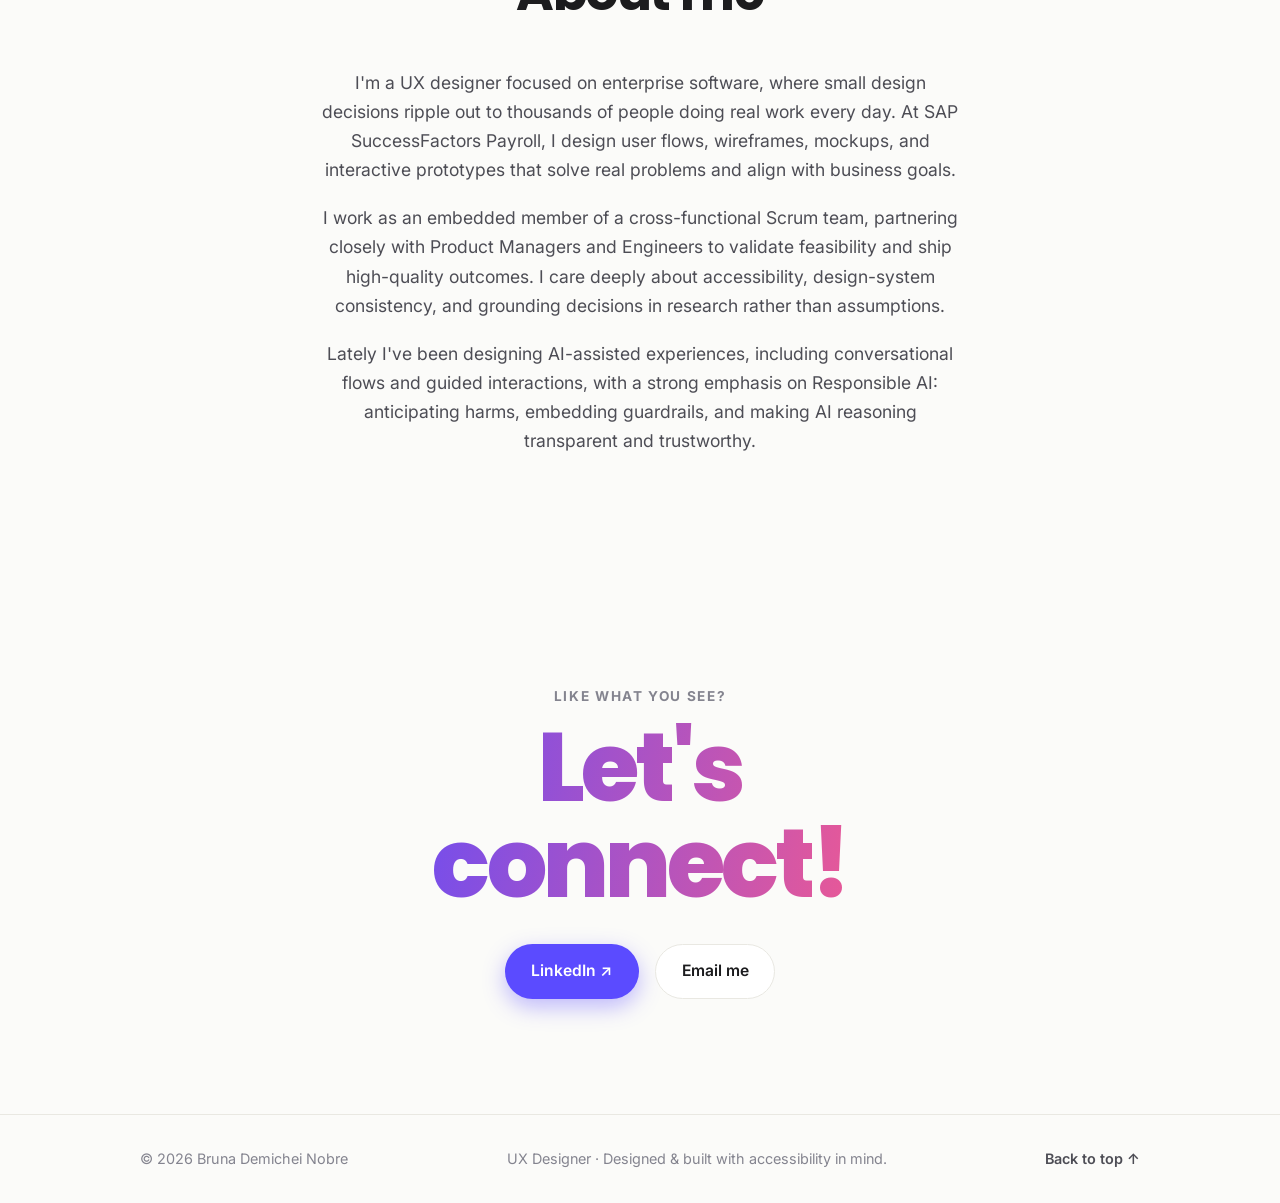
==== commit 82f47a47: "Move two photos to Developers League; remove em-dashes from copy" ====
--- a/index.html
+++ b/index.html
@@ -3,12 +3,12 @@
 <head>
   <meta charset="UTF-8" />
   <meta name="viewport" content="width=device-width, initial-scale=1.0" />
-  <meta name="description" content="Bruna Demichei Nobre — UX Designer specializing in enterprise software, design systems, accessibility, and AI-assisted experiences." />
+  <meta name="description" content="Bruna Demichei Nobre · UX Designer specializing in enterprise software, design systems, accessibility, and AI-assisted experiences." />
   <meta name="author" content="Bruna Demichei Nobre" />
-  <title>Bruna Demichei Nobre — UX Designer</title>
+  <title>Bruna Demichei Nobre · UX Designer</title>
 
   <!-- Open Graph (for nice link previews when shared) -->
-  <meta property="og:title" content="Bruna Demichei Nobre — UX Designer" />
+  <meta property="og:title" content="Bruna Demichei Nobre · UX Designer" />
   <meta property="og:description" content="User-centered design for enterprise software, design systems, accessibility, and AI-assisted experiences." />
   <meta property="og:type" content="website" />
 
@@ -24,7 +24,7 @@
   <!-- ===== Header / Nav ===== -->
   <header class="site-header" id="top">
     <nav class="nav" aria-label="Primary">
-      <a href="#top" class="nav__brand" aria-label="Home — Bruna Demichei Nobre">
+      <a href="#top" class="nav__brand" aria-label="Home · Bruna Demichei Nobre">
         <span class="nav__mark" aria-hidden="true">✦</span>
         <span class="nav__name">Bruna Demichei&nbsp;Nobre</span>
       </a>
@@ -60,7 +60,7 @@
         <p class="hero__lede reveal">
           A UX Designer passionate about human-centered design, digital experiences, and understanding
           user behavior. I enjoy transforming insights into intuitive solutions through research,
-          collaboration, and product thinking — especially in technology and AI-driven environments.
+          collaboration, and product thinking, especially in technology and AI-driven environments.
         </p>
         <div class="hero__actions reveal">
           <a class="btn btn--primary" href="#work">View my work</a>
@@ -78,7 +78,7 @@
         <h2 class="section__title" id="work-title">Case studies</h2>
         <p class="section__sub">
           <span class="note-pill">Editable</span>
-          Placeholder projects — I'll replace these with the cases from your PDF.
+          Placeholder projects. I'll replace these with the cases from your PDF.
         </p>
       </div>
 
@@ -112,7 +112,7 @@
           <span class="proj__media proj__media--d" aria-hidden="true"><span class="proj__ph">Project cover</span></span>
           <span class="proj__cat">Interaction design · Mobile</span>
           <h3 class="proj__title">Your next case study</h3>
-          <p class="proj__desc">Add another project here — title, category, and a one-line summary of the outcome.</p>
+          <p class="proj__desc">Add another project here: title, category, and a one-line summary of the outcome.</p>
         </a>
       </div>
     </section>
@@ -121,7 +121,7 @@
     <section class="section section--alt" id="events" aria-labelledby="events-title">
       <div class="section__head section__head--center reveal">
         <h2 class="section__title" id="events-title">Creative events</h2>
-        <p class="section__sub">Experiences I've designed and brought to life at SAP — where storytelling meets engagement.</p>
+        <p class="section__sub">Experiences I've designed and brought to life at SAP, where storytelling meets engagement.</p>
       </div>
 
       <div class="events">
@@ -136,8 +136,8 @@
             <span class="feature__cat">Experience design · Internal engagement</span>
             <h3>SAP End-of-Year Party</h3>
             <p>
-              I designed and led an internal engagement experience for our End-of-Year celebration —
-              an immersive "SAP &amp; the Chocolate Factory" theme. Using anticipation and storytelling,
+              I designed and led an internal engagement experience for our End-of-Year celebration,
+              with an immersive "SAP &amp; the Chocolate Factory" theme. Using anticipation and storytelling,
               I sparked curiosity and interaction across the office, showing how thoughtful experiences,
               even simple ones, can create emotional connection, engagement, and a sense of relevance.
             </p>
@@ -146,8 +146,10 @@
 
         <!-- Event 2 — Developers League -->
         <article class="feature feature--reverse reveal">
-          <div class="feature__gallery gallery--single">
+          <div class="feature__gallery gallery--stack">
             <figure class="gphoto"><img src="assets/devleague.jpg" alt="A crowd gathered around a stage under purple lighting at the SAP Labs Latin America Developers League" loading="lazy" /></figure>
+            <figure class="gphoto"><img src="assets/devleague-ai.jpg" alt="Large auditorium with a 'We are all in on AI' screen and blue stage lighting at the Developers League" loading="lazy" /></figure>
+            <figure class="gphoto"><img src="assets/devleague-dcom.jpg" alt="Purple-lit SAP d.com stage set against a wall of greenery at the Developers League" loading="lazy" /></figure>
           </div>
           <div class="feature__text">
             <span class="feature__cat">Visual content · Event communication</span>
@@ -164,23 +166,21 @@
 
         <!-- Event 3 — Innoweeks -->
         <article class="feature reveal">
-          <div class="feature__gallery gallery--quad">
+          <div class="feature__gallery gallery--duo">
             <figure class="gphoto"><img src="assets/innoweeks-stage.jpg" alt="Speaker on stage in front of a large 'SAP Innoweeks 11th Edition' screen" loading="lazy" /></figure>
             <figure class="gphoto"><img src="assets/innoweeks-crowd.jpg" alt="Audience seated facing a stage displaying enterprise client logos at SAP Innoweeks" loading="lazy" /></figure>
-            <figure class="gphoto"><img src="assets/innoweeks-ai.jpg" alt="Large auditorium with a 'We are all in on AI' screen and blue stage lighting" loading="lazy" /></figure>
-            <figure class="gphoto"><img src="assets/innoweeks-dcom.jpg" alt="Purple-lit SAP d.com stage set against a wall of greenery" loading="lazy" /></figure>
           </div>
           <div class="feature__text">
             <span class="feature__cat">Design thinking · Client co-creation</span>
             <h3>SAP Innoweeks 2025</h3>
             <p>
-              I partnered with enterprise clients across Latin America — including WEG, SLC Agrícola,
-              Timenow, Grupo Innovasport, and Viña Concha y Toro — to understand business challenges,
+              I partnered with enterprise clients across Latin America, including WEG, SLC Agrícola,
+              Timenow, Grupo Innovasport, and Viña Concha y Toro, to understand business challenges,
               identify user pain points, and explore opportunities for innovation.
             </p>
             <p>
               Collaborating directly with stakeholders in discovery and co-creation sessions, I helped
-              translate qualitative insights into user-centered solution concepts — working within a
+              translate qualitative insights into user-centered solution concepts, working within a
               multidisciplinary team of designers, developers, project managers, and AI specialists
               through an iterative design thinking approach.
             </p>
@@ -200,7 +200,7 @@
         <article class="card reveal">
           <span class="card__icon" aria-hidden="true">◎</span>
           <h3>Interaction &amp; visual design</h3>
-          <p>End-to-end interaction design — information architecture, interaction patterns, and polished UI that translates cleanly to code.</p>
+          <p>End-to-end interaction design covering information architecture, interaction patterns, and polished UI that translates cleanly to code.</p>
         </article>
         <article class="card reveal">
           <span class="card__icon" aria-hidden="true">▤</span>
@@ -210,12 +210,12 @@
         <article class="card reveal">
           <span class="card__icon" aria-hidden="true">◐</span>
           <h3>Accessibility (WCAG)</h3>
-          <p>Accessibility-first design — contrast, keyboard navigation, semantic structure, and inclusive patterns from the start.</p>
+          <p>Accessibility-first design: contrast, keyboard navigation, semantic structure, and inclusive patterns from the start.</p>
         </article>
         <article class="card reveal">
           <span class="card__icon" aria-hidden="true">◇</span>
           <h3>User research</h3>
-          <p>Interviews, surveys, and usability testing — translating findings into clear, defensible design decisions.</p>
+          <p>Interviews, surveys, and usability testing that translate findings into clear, defensible design decisions.</p>
         </article>
         <article class="card reveal">
           <span class="card__icon" aria-hidden="true">✦</span>
@@ -225,7 +225,7 @@
         <article class="card reveal">
           <span class="card__icon" aria-hidden="true">◈</span>
           <h3>Responsible AI design</h3>
-          <p>Designing safe, trustworthy AI experiences — anticipating harms, embedding guardrails, and QA-ing AI output.</p>
+          <p>Designing safe, trustworthy AI experiences by anticipating harms, embedding guardrails, and QA-ing AI output.</p>
         </article>
       </div>
 
@@ -251,7 +251,7 @@
     <section class="section section--alt" id="process" aria-labelledby="process-title">
       <div class="section__head section__head--center reveal">
         <h2 class="section__title" id="process-title">My design process</h2>
-        <p class="section__sub">User-centered and data-informed — grounded in research and testing, not assumptions.</p>
+        <p class="section__sub">User-centered and data-informed, grounded in research and testing, not assumptions.</p>
       </div>
 
       <ol class="grid grid--process">
@@ -263,12 +263,12 @@
         <li class="process__step reveal">
           <span class="process__num">02</span>
           <h3>Define</h3>
-          <p>Synthesize research into problems worth solving — journey maps, information architecture, and clear success criteria.</p>
+          <p>Synthesize research into problems worth solving: journey maps, information architecture, and clear success criteria.</p>
         </li>
         <li class="process__step reveal">
           <span class="process__num">03</span>
           <h3>Design</h3>
-          <p>Explore solutions through user flows, wireframes, and prototypes — leveraging AI tools to iterate quickly.</p>
+          <p>Explore solutions through user flows, wireframes, and prototypes, leveraging AI tools to iterate quickly.</p>
         </li>
         <li class="process__step reveal">
           <span class="process__num">04</span>
@@ -291,14 +291,14 @@
           business goals.
         </p>
         <p>
-          I work as an embedded member of a cross-functional Scrum team — partnering closely with Product
+          I work as an embedded member of a cross-functional Scrum team, partnering closely with Product
           Managers and Engineers to validate feasibility and ship high-quality outcomes. I care deeply
           about accessibility, design-system consistency, and grounding decisions in research rather than
           assumptions.
         </p>
         <p>
-          Lately I've been designing AI-assisted experiences — conversational flows and guided interactions
-          — with a strong emphasis on Responsible AI: anticipating harms, embedding guardrails, and making
+          Lately I've been designing AI-assisted experiences, including conversational flows and guided
+          interactions, with a strong emphasis on Responsible AI: anticipating harms, embedding guardrails, and making
           AI reasoning transparent and trustworthy.
         </p>
       </div>
--- a/styles.css
+++ b/styles.css
@@ -437,6 +437,13 @@
 
 .gallery--quad { grid-template-columns: 1fr 1fr; }
 .gallery--quad .gphoto { aspect-ratio: 3 / 2; }
+
+.gallery--stack { grid-template-columns: 1fr 1fr; }
+.gallery--stack .gphoto:first-child { grid-column: 1 / 3; aspect-ratio: 16 / 9; }
+.gallery--stack .gphoto:not(:first-child) { aspect-ratio: 4 / 3; }
+
+.gallery--duo { grid-template-columns: 1fr; }
+.gallery--duo .gphoto { aspect-ratio: 16 / 10; }
 
 /* ===== Expertise cards ===== */
 .card {
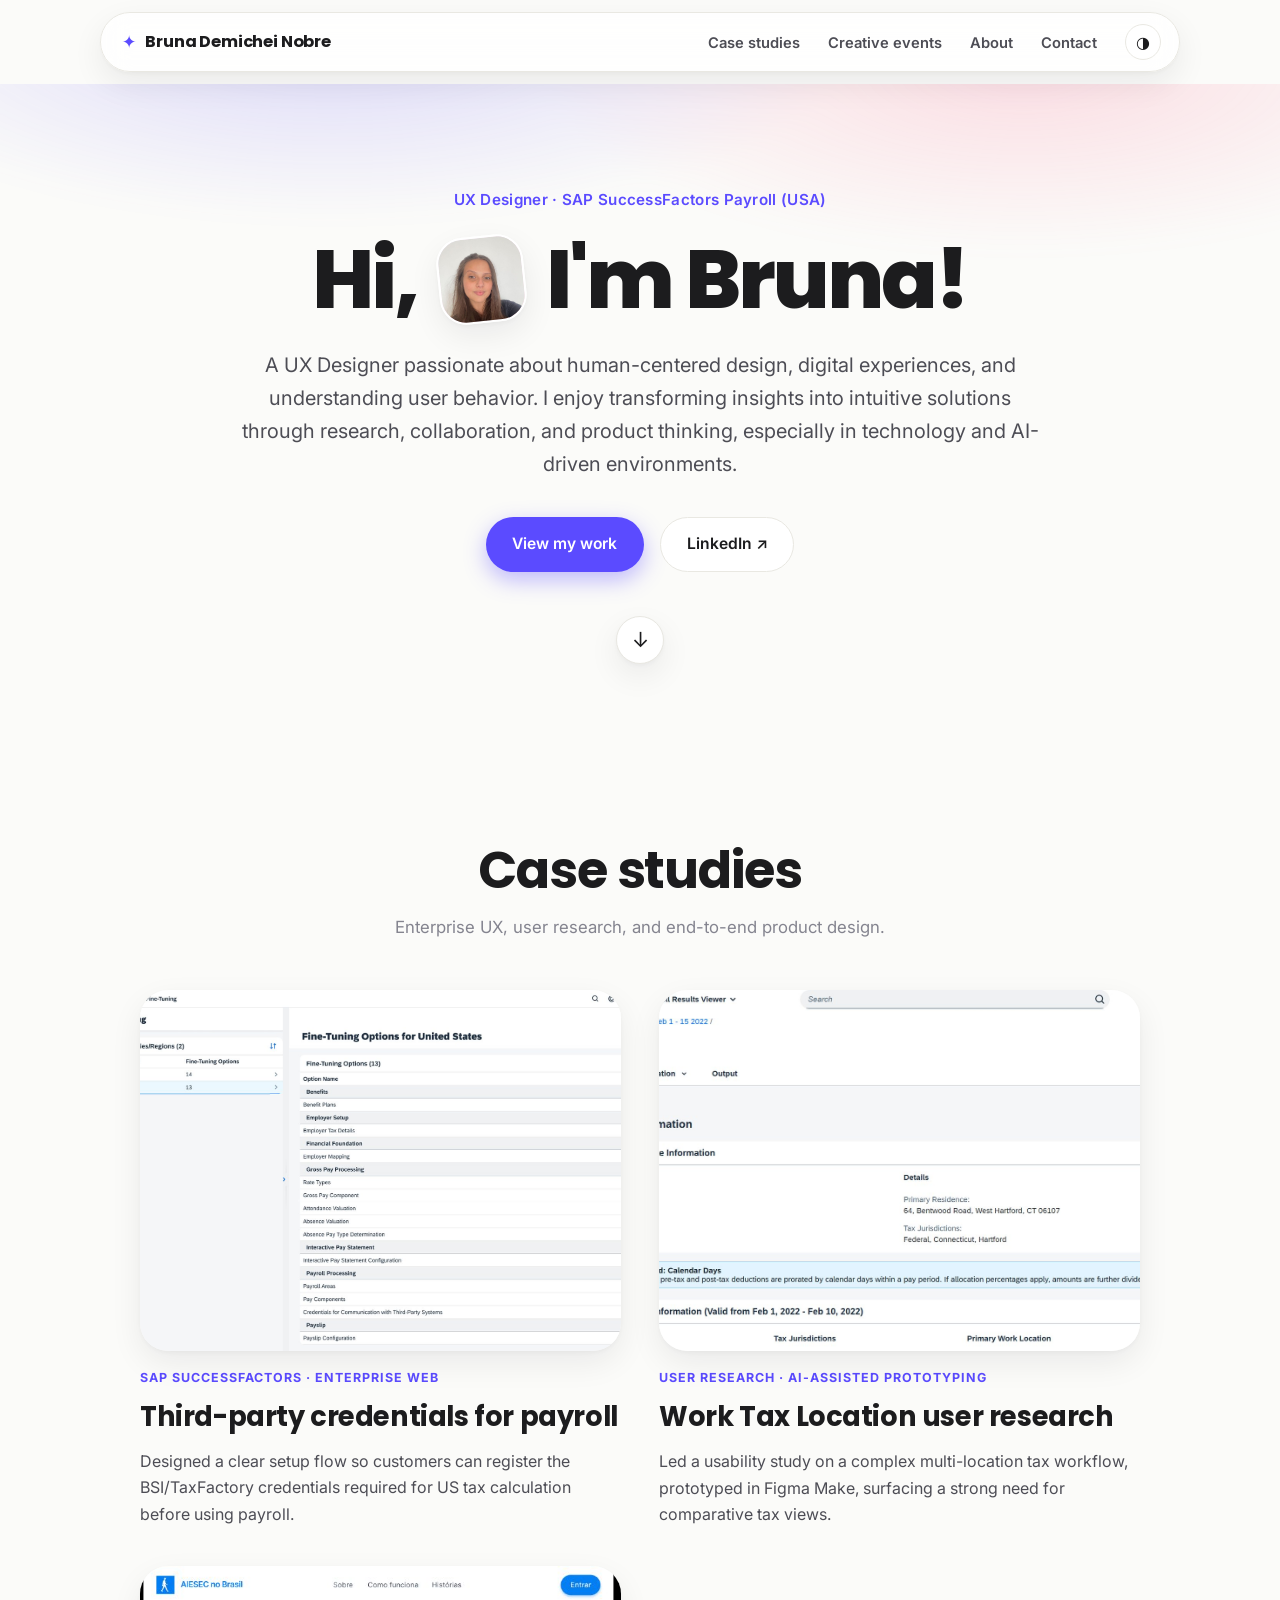
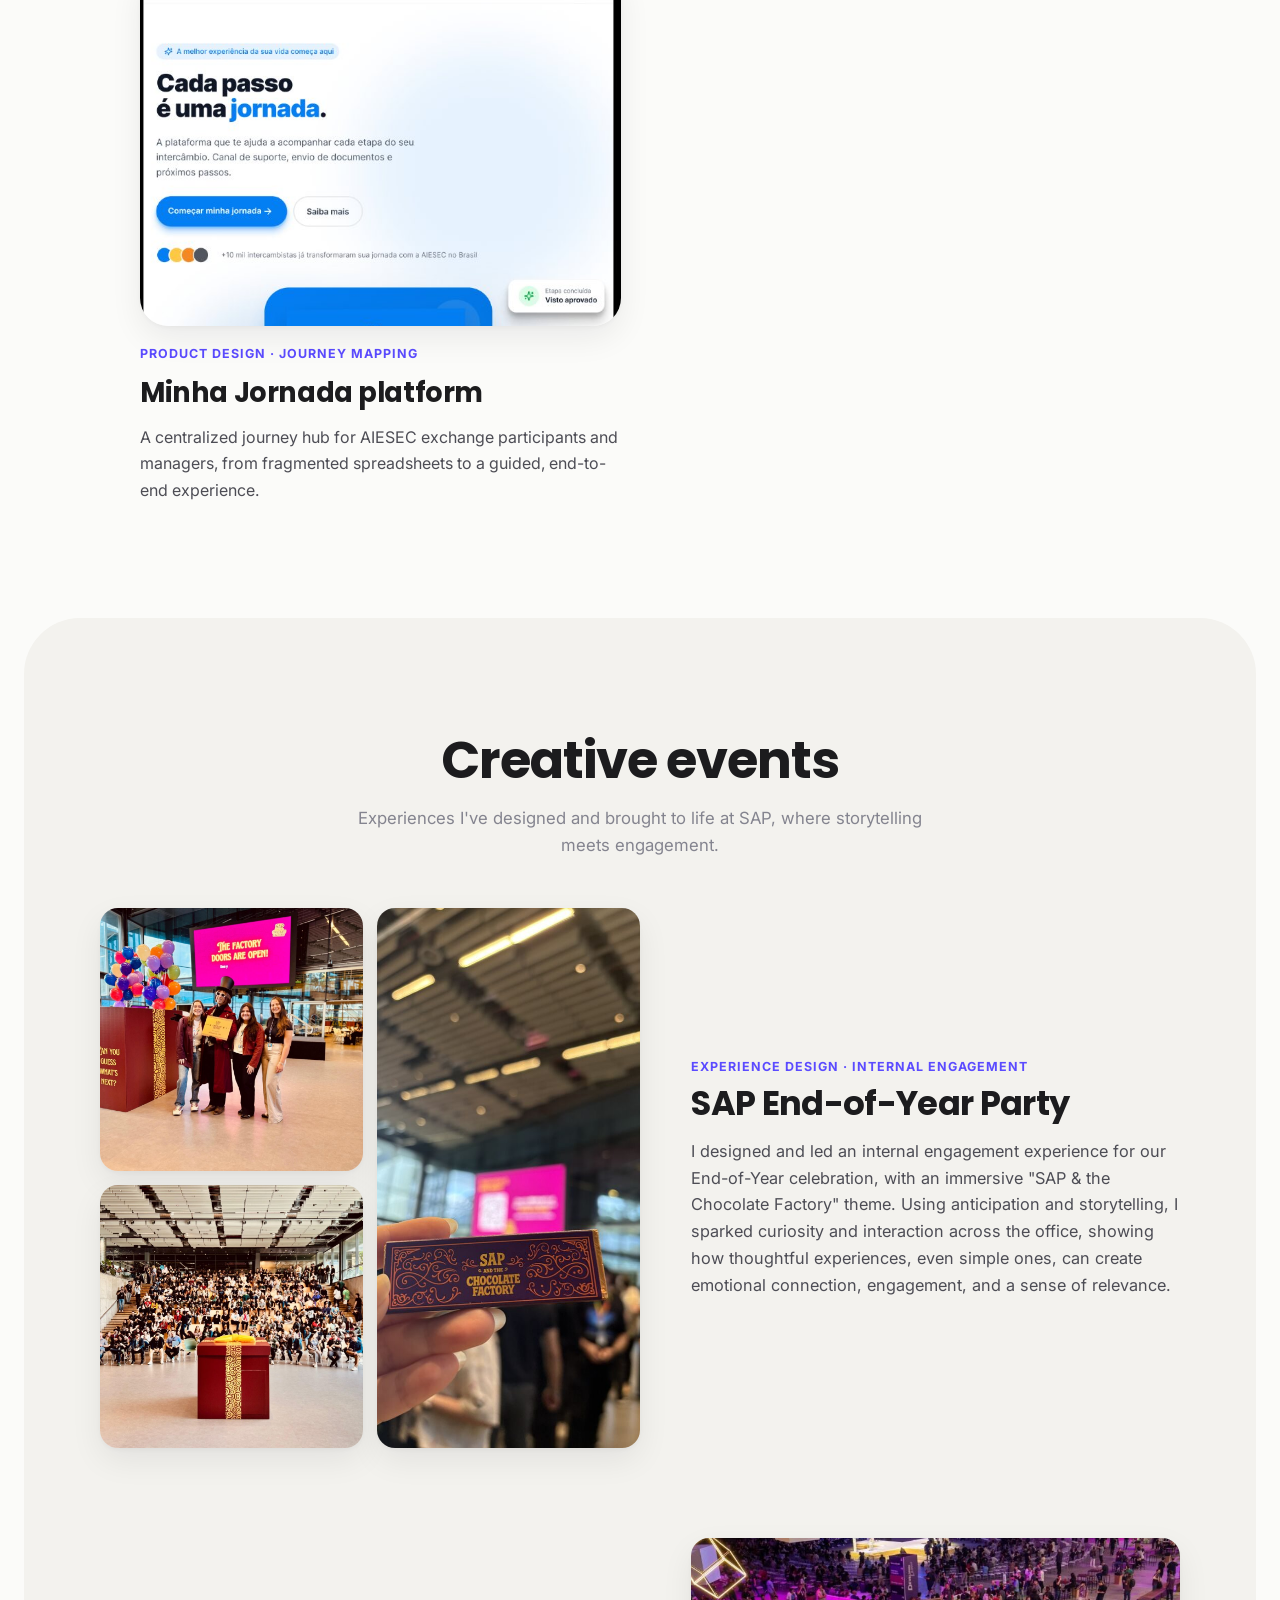
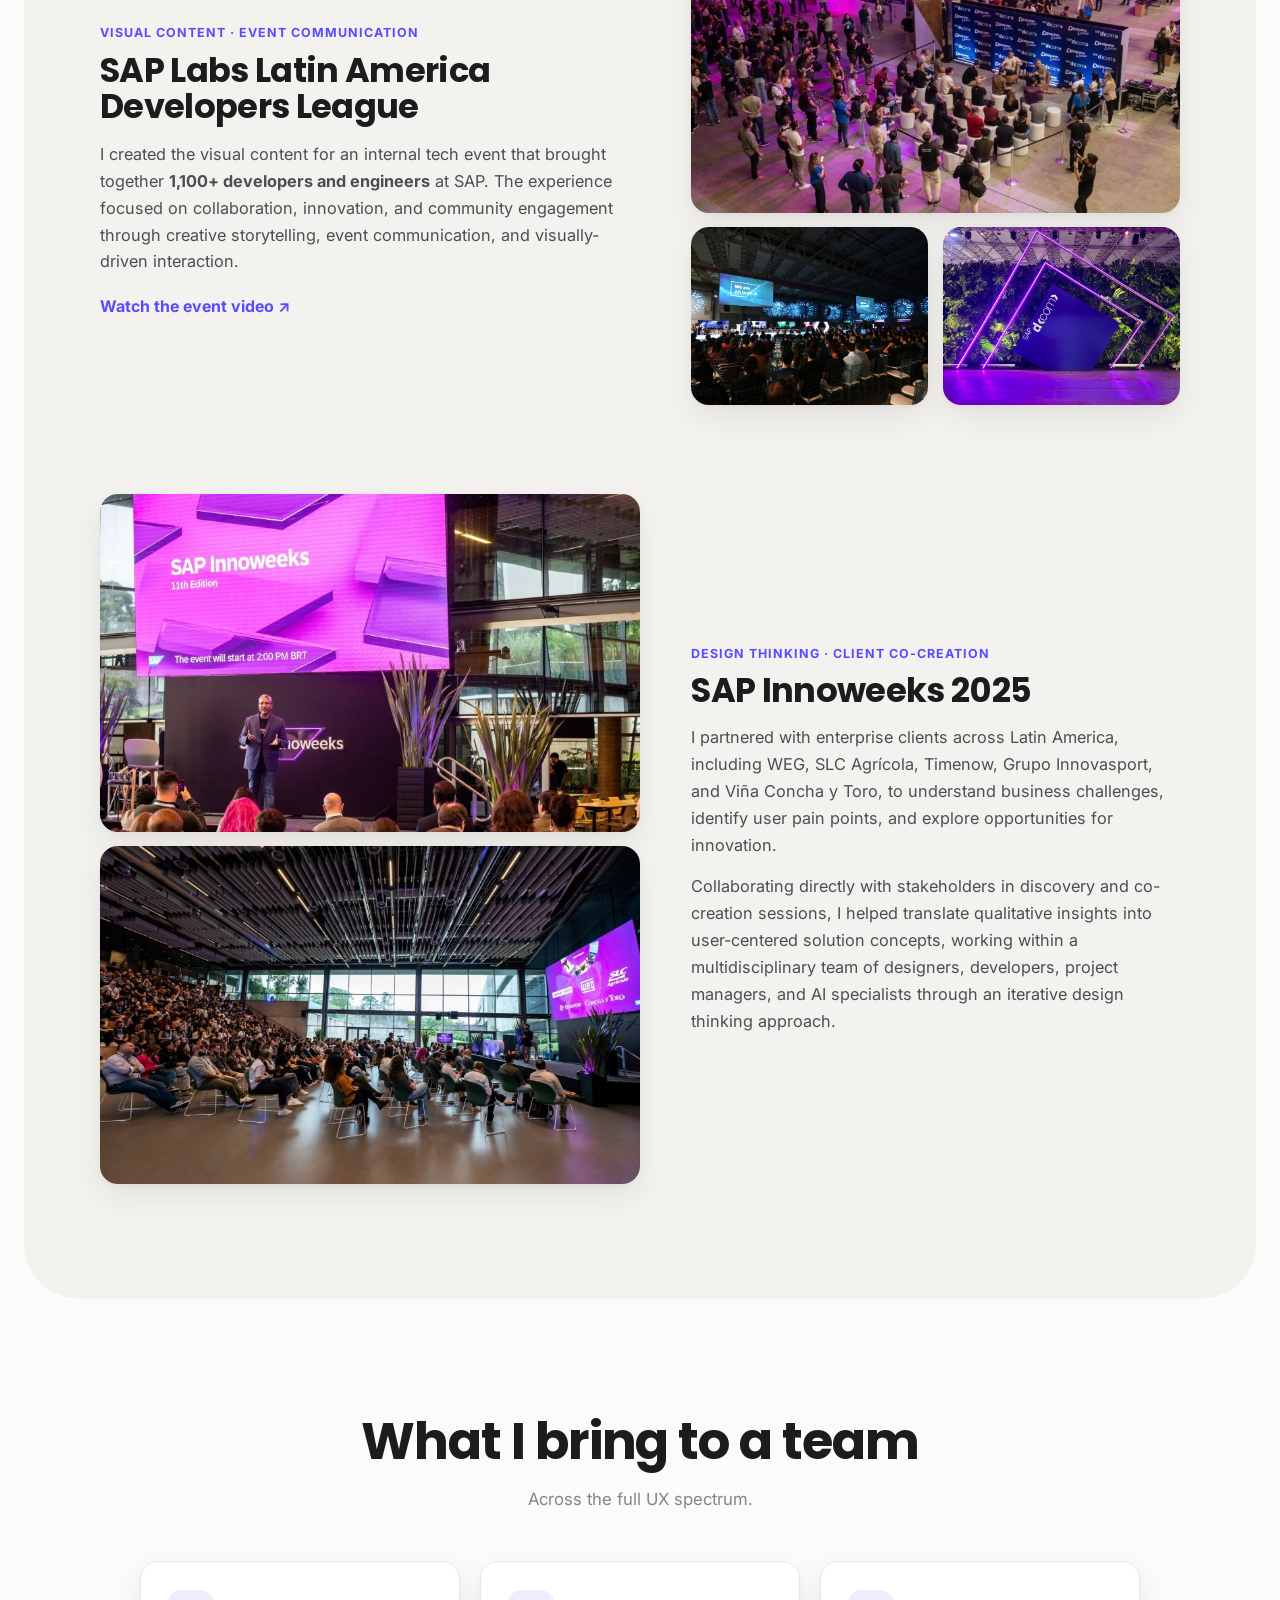
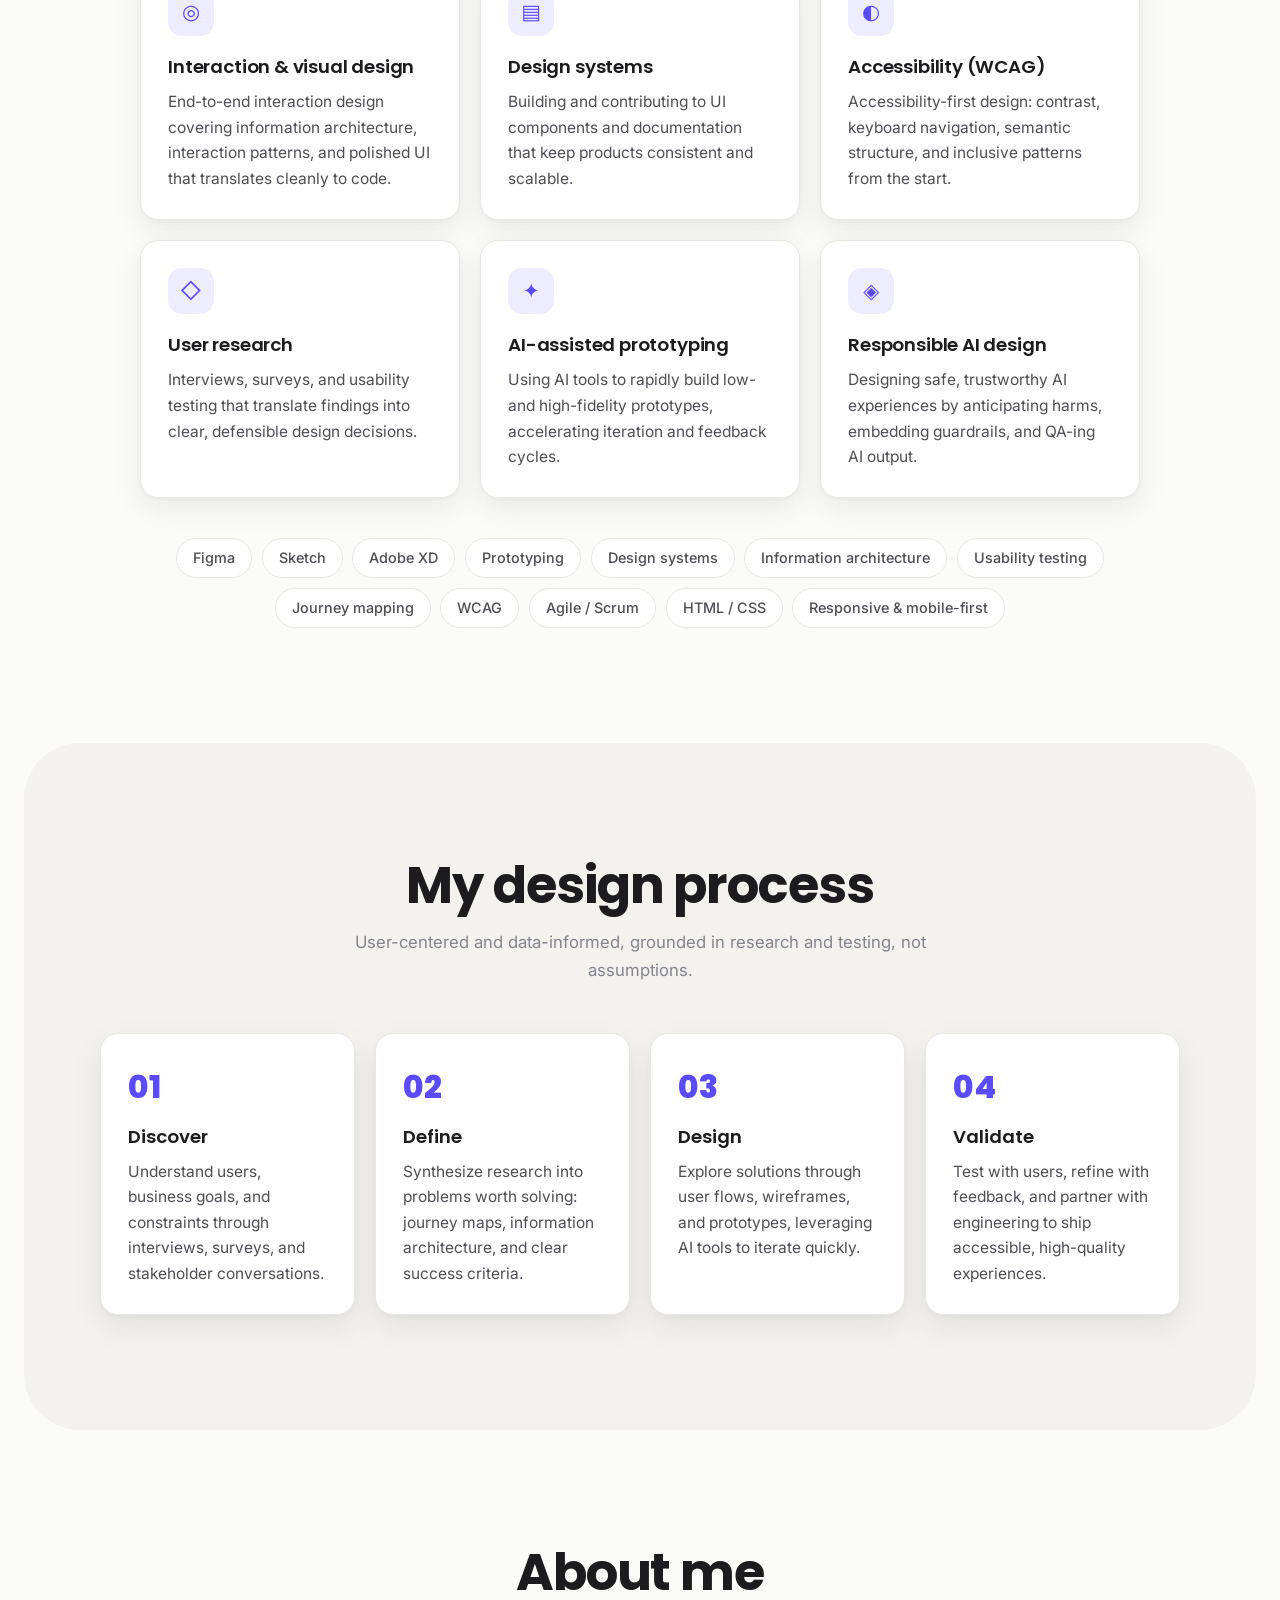
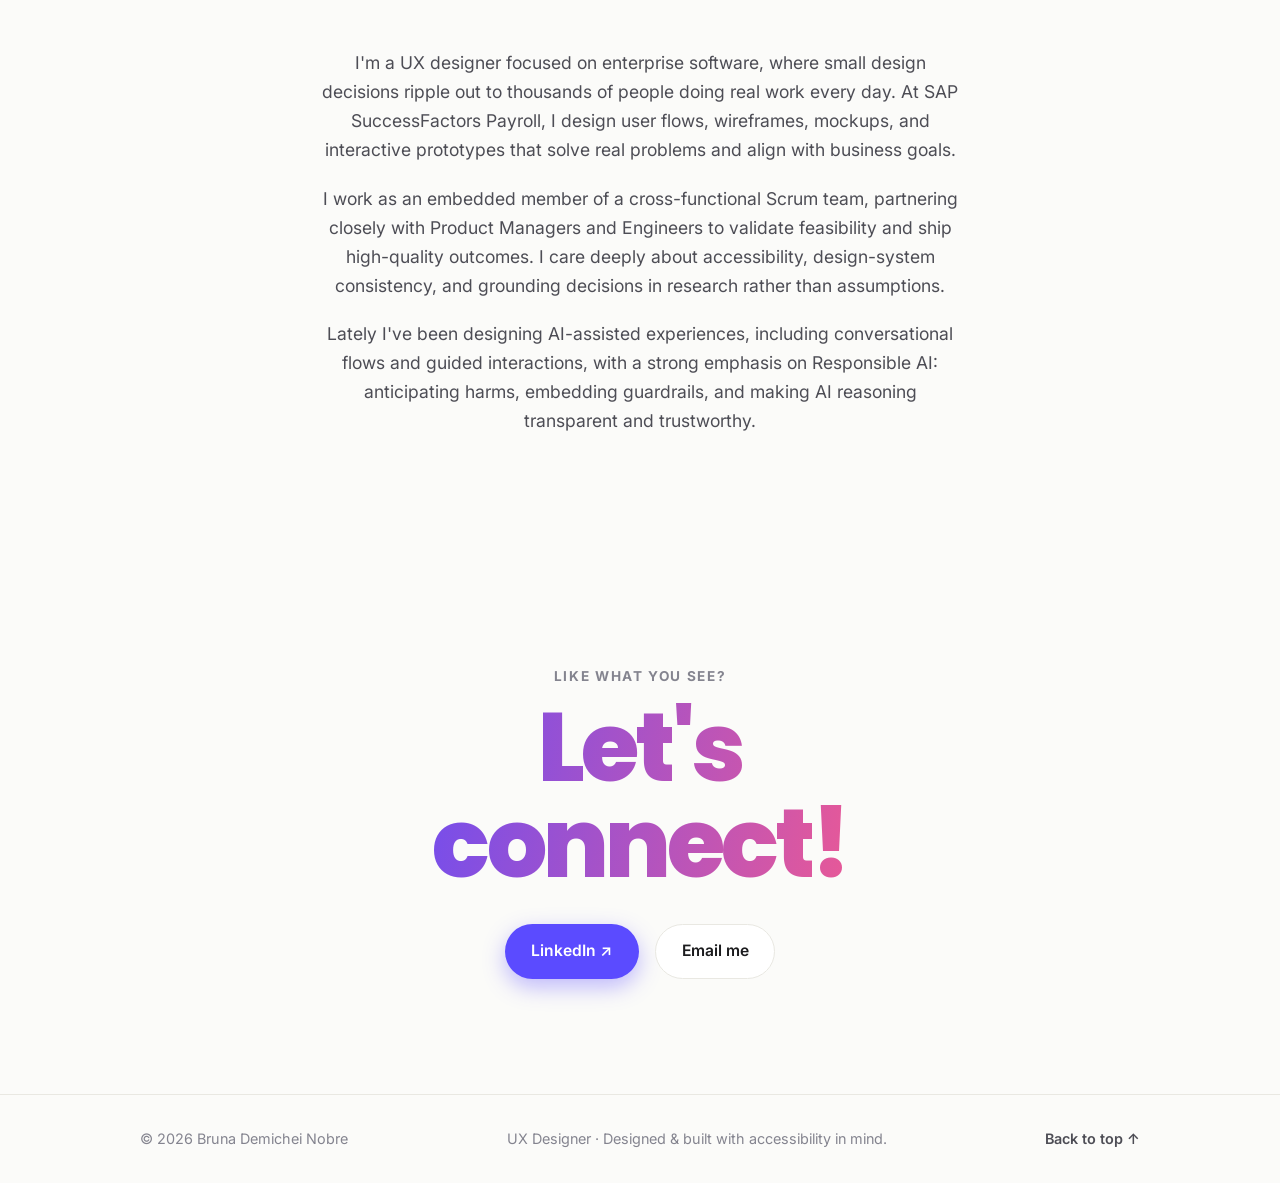
==== commit cf2cc4e2: "Add real case study pages with browser-frame mockups and scrollable long screens" ====
--- a/index.html
+++ b/index.html
@@ -76,43 +76,32 @@
     <section class="section" id="work" aria-labelledby="work-title">
       <div class="section__head section__head--center reveal">
         <h2 class="section__title" id="work-title">Case studies</h2>
-        <p class="section__sub">
-          <span class="note-pill">Editable</span>
-          Placeholder projects. I'll replace these with the cases from your PDF.
-        </p>
+        <p class="section__sub">Enterprise UX, user research, and end-to-end product design.</p>
       </div>
 
       <div class="grid grid--work">
         <!-- Case study 1 -->
-        <a class="proj reveal" href="#contact">
-          <span class="proj__media proj__media--a" aria-hidden="true"><span class="proj__ph">Project cover</span></span>
-          <span class="proj__cat">Design systems · Enterprise web</span>
-          <h3 class="proj__title">Scaling a payroll design system</h3>
-          <p class="proj__desc">Audited fragmented components and built a consistent, accessible, well-documented system across teams.</p>
+        <a class="proj reveal" href="case-payroll-credentials.html">
+          <span class="proj__media"><img src="assets/cases/cred-finetuning.jpg" alt="SAP Fiori Fine-Tuning options list including credentials for third-party systems" loading="lazy" /></span>
+          <span class="proj__cat">SAP SuccessFactors · Enterprise web</span>
+          <h3 class="proj__title">Third-party credentials for payroll</h3>
+          <p class="proj__desc">Designed a clear setup flow so customers can register the BSI/TaxFactory credentials required for US tax calculation before using payroll.</p>
         </a>
 
         <!-- Case study 2 -->
-        <a class="proj reveal" href="#contact">
-          <span class="proj__media proj__media--b" aria-hidden="true"><span class="proj__ph">Project cover</span></span>
-          <span class="proj__cat">AI-assisted experience · Responsible AI</span>
-          <h3 class="proj__title">A guided, trustworthy AI assistant</h3>
-          <p class="proj__desc">Designed conversational flows with guardrails and transparent reasoning to build user trust.</p>
+        <a class="proj reveal" href="case-work-tax-location.html">
+          <span class="proj__media"><img src="assets/cases/wtl-input.jpg" alt="Payroll Results Viewer showing tax input across multiple work locations" loading="lazy" /></span>
+          <span class="proj__cat">User research · AI-assisted prototyping</span>
+          <h3 class="proj__title">Work Tax Location user research</h3>
+          <p class="proj__desc">Led a usability study on a complex multi-location tax workflow, prototyped in Figma Make, surfacing a strong need for comparative tax views.</p>
         </a>
 
         <!-- Case study 3 -->
-        <a class="proj reveal" href="#contact">
-          <span class="proj__media proj__media--c" aria-hidden="true"><span class="proj__ph">Project cover</span></span>
-          <span class="proj__cat">User research · Usability testing</span>
-          <h3 class="proj__title">Redesigning a core payroll workflow</h3>
-          <p class="proj__desc">Ran usability sessions and reshaped a high-drop-off flow into a simpler, accessible journey.</p>
-        </a>
-
-        <!-- Case study 4 -->
-        <a class="proj reveal" href="#contact">
-          <span class="proj__media proj__media--d" aria-hidden="true"><span class="proj__ph">Project cover</span></span>
-          <span class="proj__cat">Interaction design · Mobile</span>
-          <h3 class="proj__title">Your next case study</h3>
-          <p class="proj__desc">Add another project here: title, category, and a one-line summary of the outcome.</p>
+        <a class="proj reveal" href="case-minha-jornada.html">
+          <span class="proj__media"><img src="assets/cases/mj-landing-hifi.jpg" alt="High-fidelity landing page for the Minha Jornada platform" loading="lazy" style="object-position: top;" /></span>
+          <span class="proj__cat">Product design · Journey mapping</span>
+          <h3 class="proj__title">Minha Jornada platform</h3>
+          <p class="proj__desc">A centralized journey hub for AIESEC exchange participants and managers, from fragmented spreadsheets to a guided, end-to-end experience.</p>
         </a>
       </div>
     </section>
--- a/styles.css
+++ b/styles.css
@@ -336,9 +336,11 @@
 }
 .proj:hover { transform: translateY(-6px); }
 .proj__media {
+  position: relative;
   display: grid;
   place-items: center;
   aspect-ratio: 4 / 3;
+  overflow: hidden;
   border-radius: var(--radius);
   margin-bottom: 1.1rem;
   box-shadow: var(--shadow);
@@ -349,7 +351,7 @@
 .proj__media--b { background: var(--c-b); }
 .proj__media--c { background: var(--c-c); }
 .proj__media--d { background: var(--c-d); }
-.proj__media img { width: 100%; height: 100%; object-fit: cover; border-radius: var(--radius); }
+.proj__media img { position: absolute; inset: 0; width: 100%; height: 100%; object-fit: cover; object-position: top; }
 .proj__ph {
   color: rgba(255, 255, 255, 0.92);
   font-weight: 600;
@@ -561,6 +563,173 @@
 }
 .site-footer__top { text-decoration: none; font-weight: 600; color: var(--text-soft); }
 .site-footer__top:hover { color: var(--accent); }
+
+/* ===== Case study detail pages ===== */
+.case-wrap { max-width: 1080px; margin: 0 auto; padding: 0 clamp(1.25rem, 4vw, 2.5rem); }
+.prose { max-width: 720px; margin-inline: auto; }
+
+.case-back {
+  display: inline-flex;
+  align-items: center;
+  gap: 0.4rem;
+  margin: clamp(2rem, 5vw, 3.5rem) 0 0;
+  font-weight: 600;
+  font-size: 0.92rem;
+  color: var(--text-soft);
+  text-decoration: none;
+}
+.case-back:hover { color: var(--accent); }
+
+.case-hero { text-align: center; padding: clamp(2.5rem, 6vw, 4.5rem) 0 clamp(1.5rem, 4vw, 2.5rem); }
+.case-hero__cat {
+  display: block;
+  color: var(--accent);
+  font-weight: 700;
+  font-size: 0.82rem;
+  letter-spacing: 0.08em;
+  text-transform: uppercase;
+  margin-bottom: 1rem;
+}
+.case-hero__title {
+  font-family: var(--font-display);
+  font-weight: 800;
+  font-size: clamp(2.2rem, 6vw, 3.8rem);
+  line-height: 1.05;
+  letter-spacing: -0.03em;
+}
+.case-hero__lede {
+  max-width: 64ch;
+  margin: 1.4rem auto 0;
+  font-size: clamp(1.05rem, 2vw, 1.2rem);
+  color: var(--text-soft);
+}
+
+.case-meta {
+  display: grid;
+  grid-template-columns: repeat(auto-fit, minmax(160px, 1fr));
+  gap: 1.25rem 2rem;
+  max-width: 820px;
+  margin: clamp(2rem, 4vw, 3rem) auto 0;
+  padding: 1.5rem clamp(1.25rem, 3vw, 2rem);
+  background: var(--surface);
+  border: 1px solid var(--border);
+  border-radius: var(--radius-sm);
+  box-shadow: var(--shadow);
+  text-align: left;
+}
+.case-meta dt {
+  font-size: 0.72rem;
+  font-weight: 700;
+  letter-spacing: 0.08em;
+  text-transform: uppercase;
+  color: var(--text-muted);
+  margin-bottom: 0.35rem;
+}
+.case-meta dd { margin: 0; font-weight: 600; font-size: 0.95rem; }
+
+.case-block { padding: clamp(2.5rem, 6vw, 4.5rem) 0; }
+.case-block + .case-block { padding-top: 0; }
+.case-block h2 {
+  font-family: var(--font-display);
+  font-weight: 700;
+  font-size: clamp(1.5rem, 3.5vw, 2.1rem);
+  letter-spacing: -0.02em;
+  margin-bottom: 1rem;
+}
+.case-block h3 {
+  font-family: var(--font-display);
+  font-weight: 600;
+  font-size: 1.15rem;
+  margin: 1.75rem 0 0.5rem;
+}
+.case-block p { color: var(--text-soft); font-size: 1.05rem; }
+.case-block p + p { margin-top: 1rem; }
+.case-block ul { color: var(--text-soft); font-size: 1.05rem; margin: 0.75rem 0 0; padding-left: 1.2rem; }
+.case-block ul li { margin-bottom: 0.5rem; }
+
+.callout {
+  margin: 1.5rem auto 0;
+  padding: 1.25rem 1.5rem;
+  background: var(--accent-soft);
+  border-left: 4px solid var(--accent);
+  border-radius: 0 var(--radius-sm) var(--radius-sm) 0;
+}
+.callout p { color: var(--text); font-size: 1rem; }
+.callout strong { font-weight: 700; }
+
+/* Screenshot showcase */
+.shots { display: grid; gap: clamp(1.5rem, 3vw, 2.25rem); margin-top: clamp(1.5rem, 4vw, 2.5rem); }
+.shots--two { grid-template-columns: repeat(auto-fit, minmax(300px, 1fr)); align-items: start; }
+
+.shot figcaption {
+  margin-top: 0.85rem;
+  text-align: center;
+  font-size: 0.9rem;
+  color: var(--text-muted);
+}
+
+.browser {
+  border-radius: 16px;
+  overflow: hidden;
+  background: var(--surface);
+  border: 1px solid var(--border);
+  box-shadow: var(--shadow-lg);
+}
+.browser__bar {
+  display: flex;
+  align-items: center;
+  gap: 0.45rem;
+  padding: 0.7rem 0.95rem;
+  background: var(--bg-alt);
+  border-bottom: 1px solid var(--border);
+}
+.browser__dot { width: 11px; height: 11px; border-radius: 50%; background: #d4d3cd; }
+.browser__dot:nth-child(1) { background: #ff5f57; }
+.browser__dot:nth-child(2) { background: #febc2e; }
+.browser__dot:nth-child(3) { background: #28c840; }
+.browser__chip {
+  margin-left: 0.6rem;
+  flex: 1;
+  max-width: 320px;
+  height: 18px;
+  border-radius: 100px;
+  background: var(--surface);
+  border: 1px solid var(--border);
+}
+.browser__viewport { display: block; background: var(--surface); }
+.browser__viewport img { width: 100%; display: block; }
+
+.browser--scroll .browser__viewport {
+  height: clamp(380px, 60vh, 560px);
+  overflow-y: auto;
+  scroll-behavior: smooth;
+  scrollbar-width: thin;
+  scrollbar-color: var(--accent) transparent;
+}
+.browser--scroll .browser__viewport::-webkit-scrollbar { width: 10px; }
+.browser--scroll .browser__viewport::-webkit-scrollbar-thumb { background: color-mix(in srgb, var(--accent) 55%, transparent); border-radius: 100px; border: 3px solid var(--surface); }
+.browser--scroll .browser__viewport::-webkit-scrollbar-track { background: transparent; }
+
+.scroll-hint {
+  display: inline-flex;
+  align-items: center;
+  gap: 0.35rem;
+  margin-left: auto;
+  font-size: 0.72rem;
+  font-weight: 700;
+  letter-spacing: 0.06em;
+  text-transform: uppercase;
+  color: var(--accent);
+}
+
+.case-cta { text-align: center; padding: clamp(2.5rem, 6vw, 4rem) 0; }
+.case-cta__title {
+  font-family: var(--font-display);
+  font-weight: 800;
+  font-size: clamp(1.6rem, 4vw, 2.4rem);
+  letter-spacing: -0.02em;
+  margin-bottom: 1.5rem;
+}
 
 /* ===== Reveal animation ===== */
 .reveal {
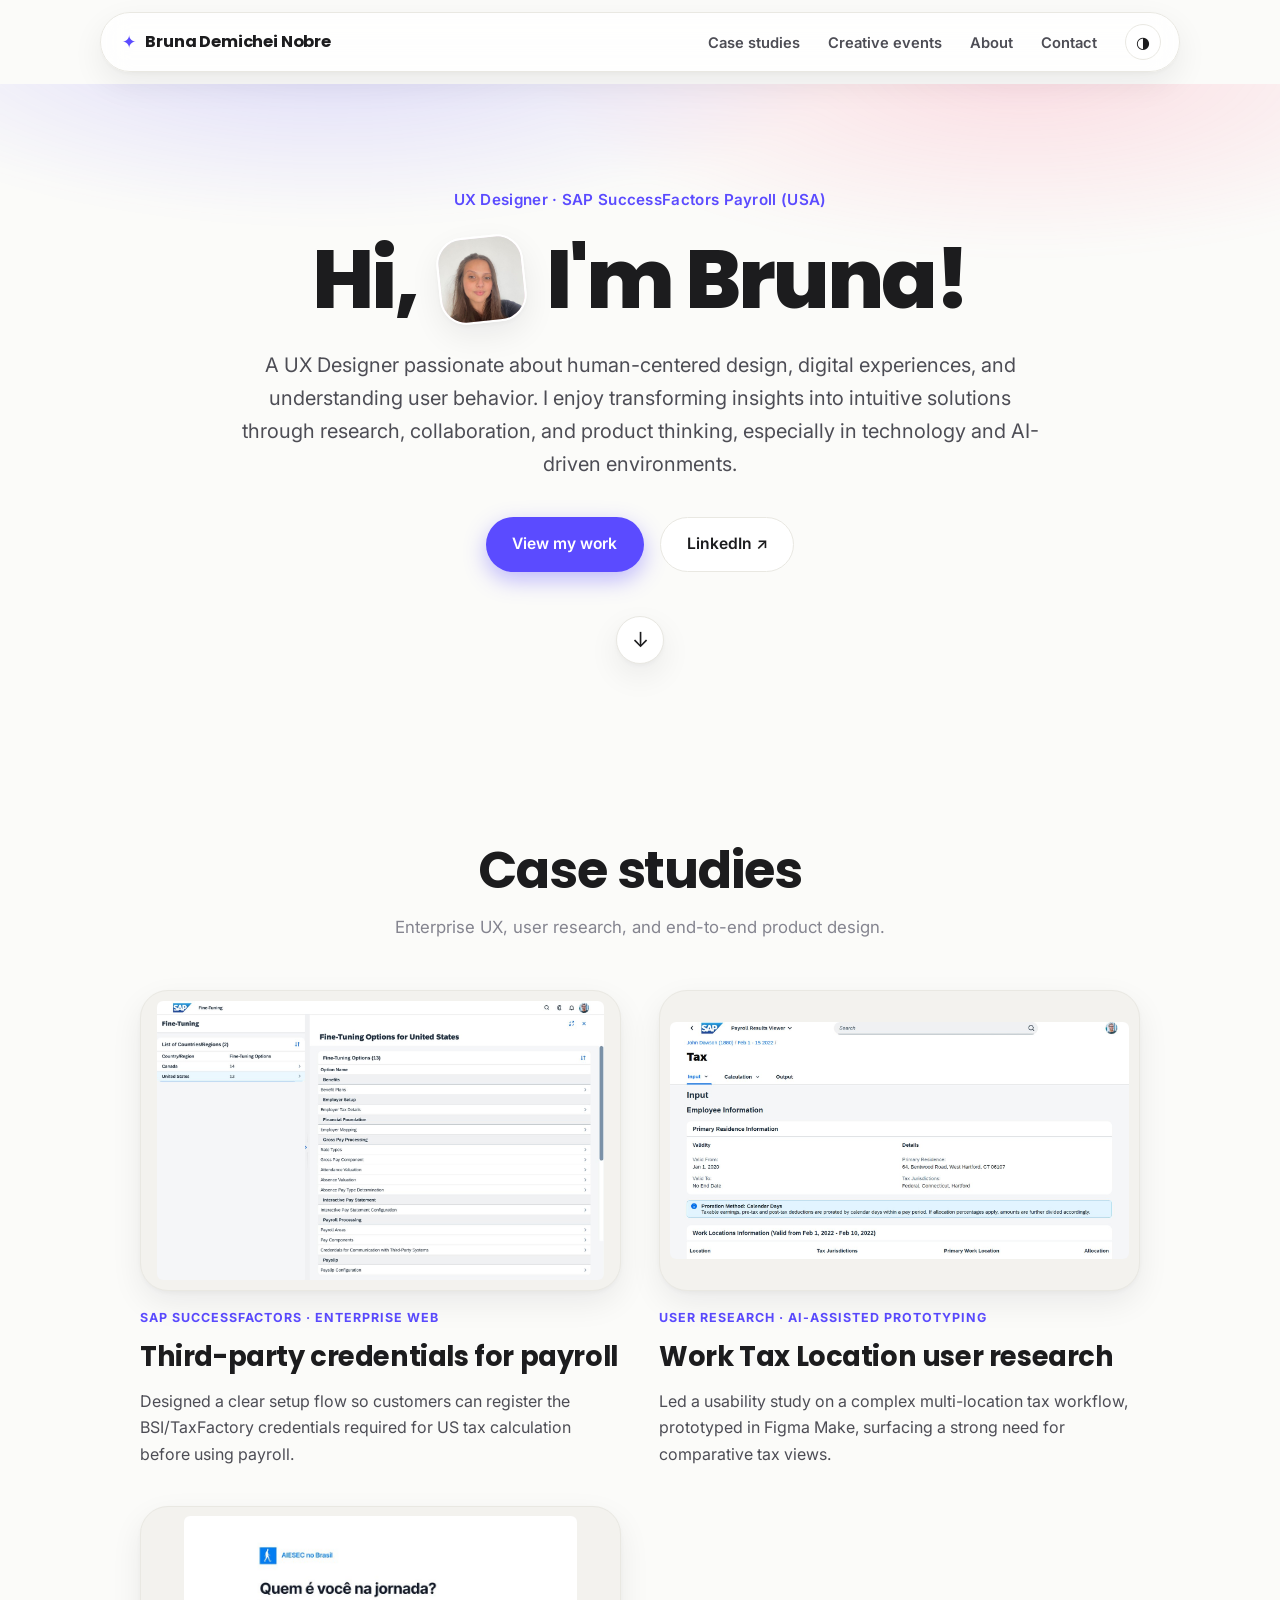
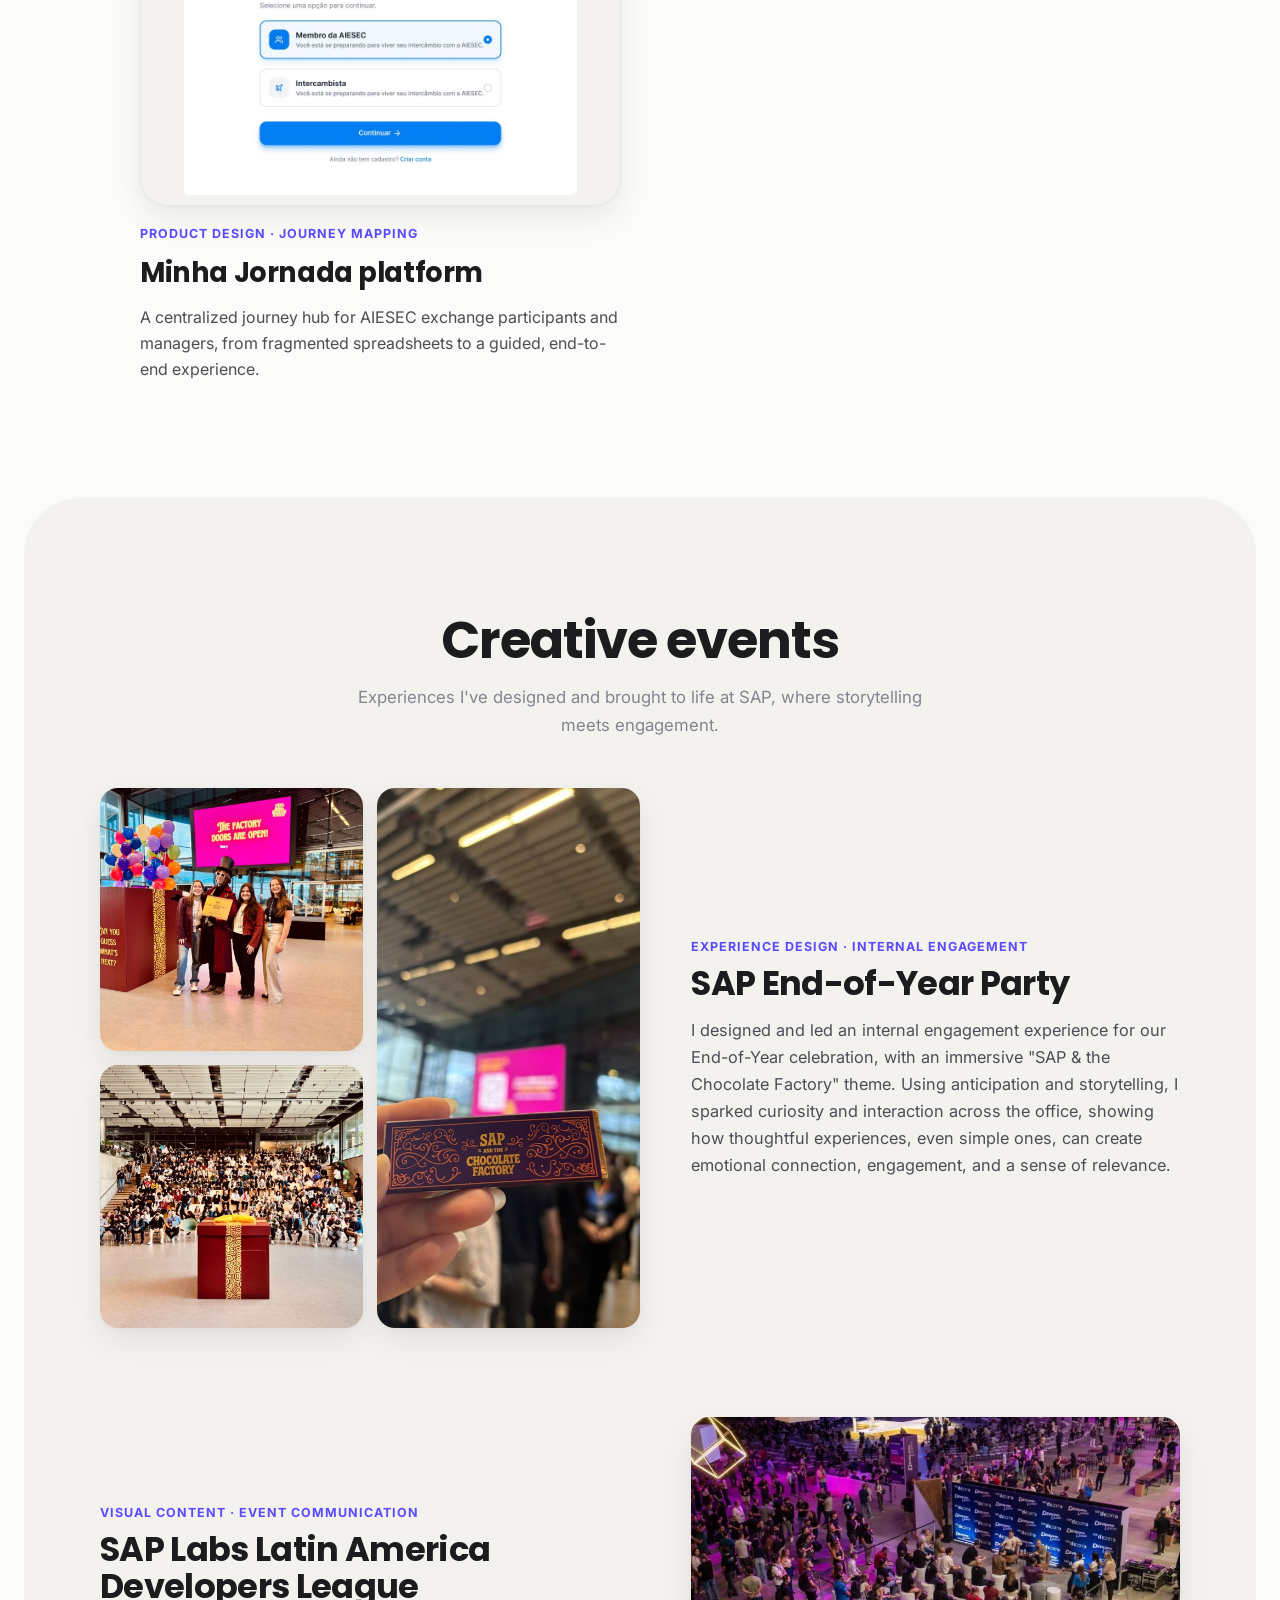
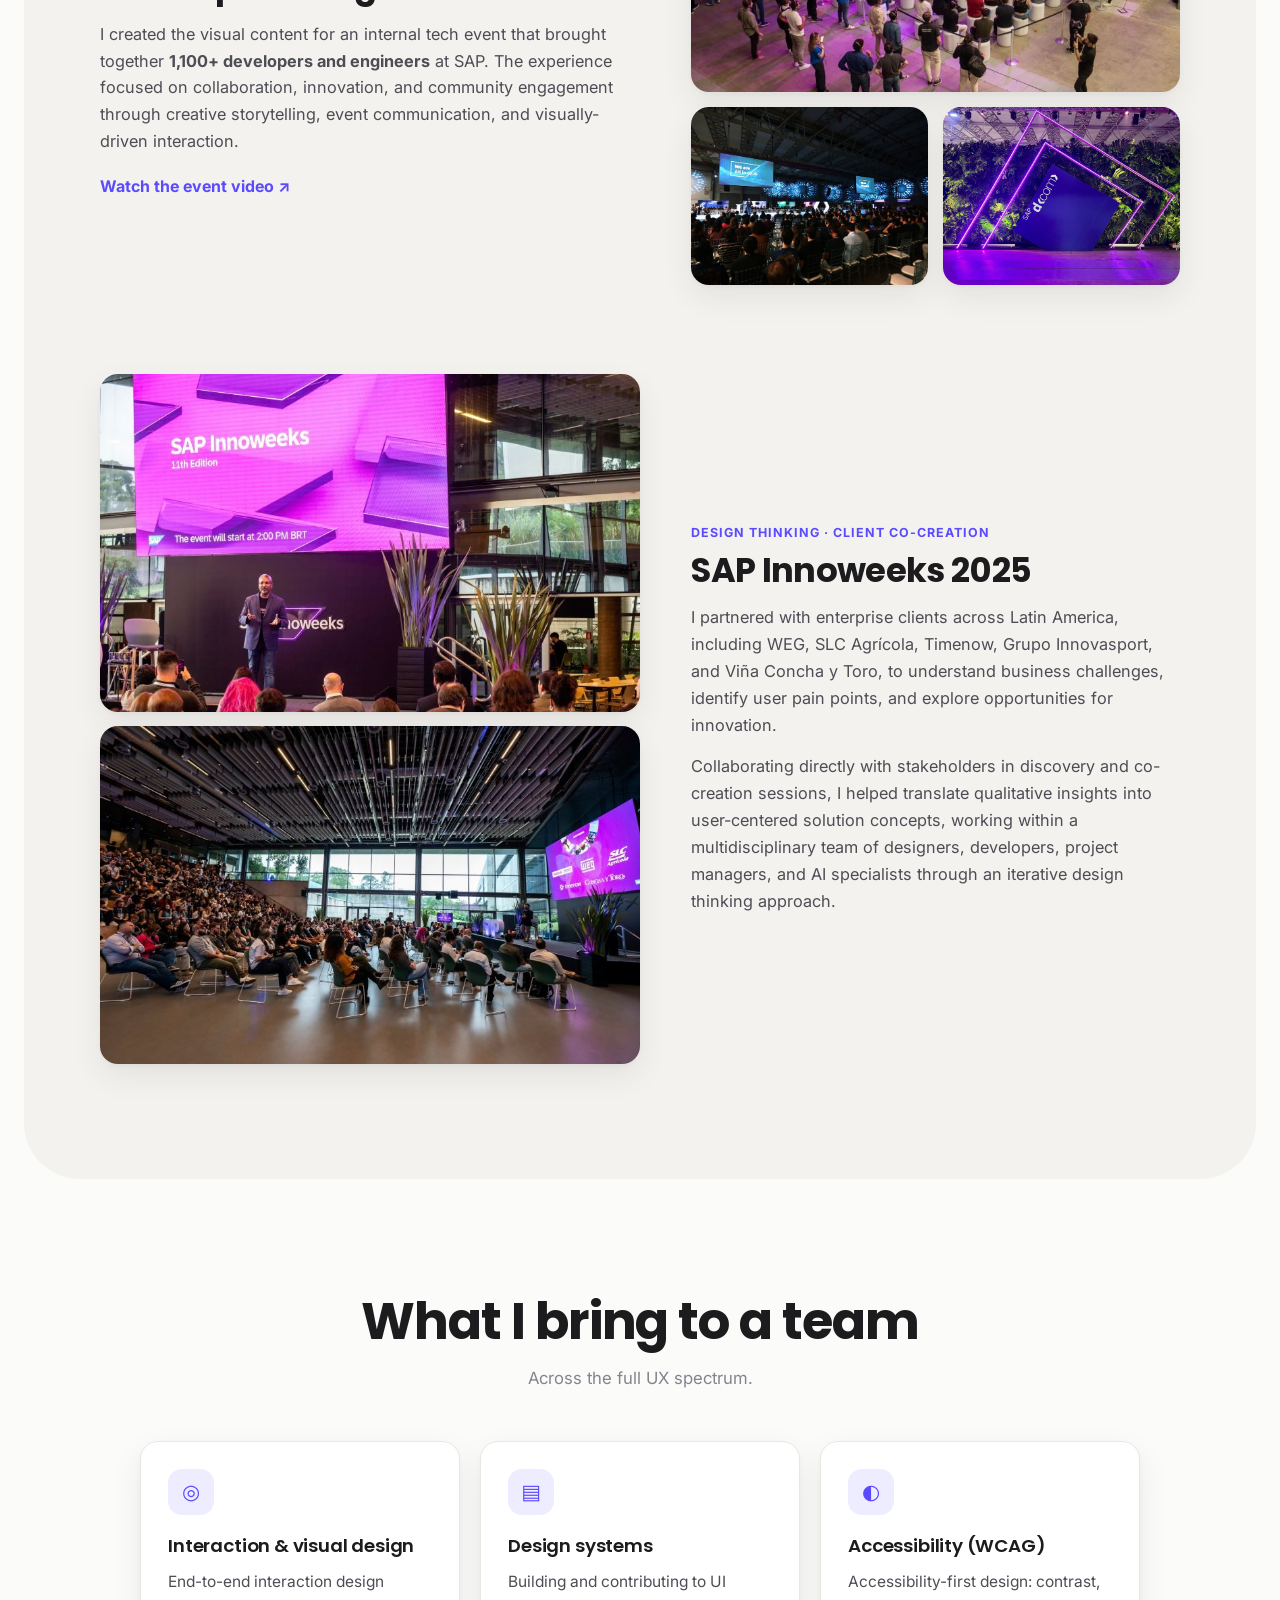
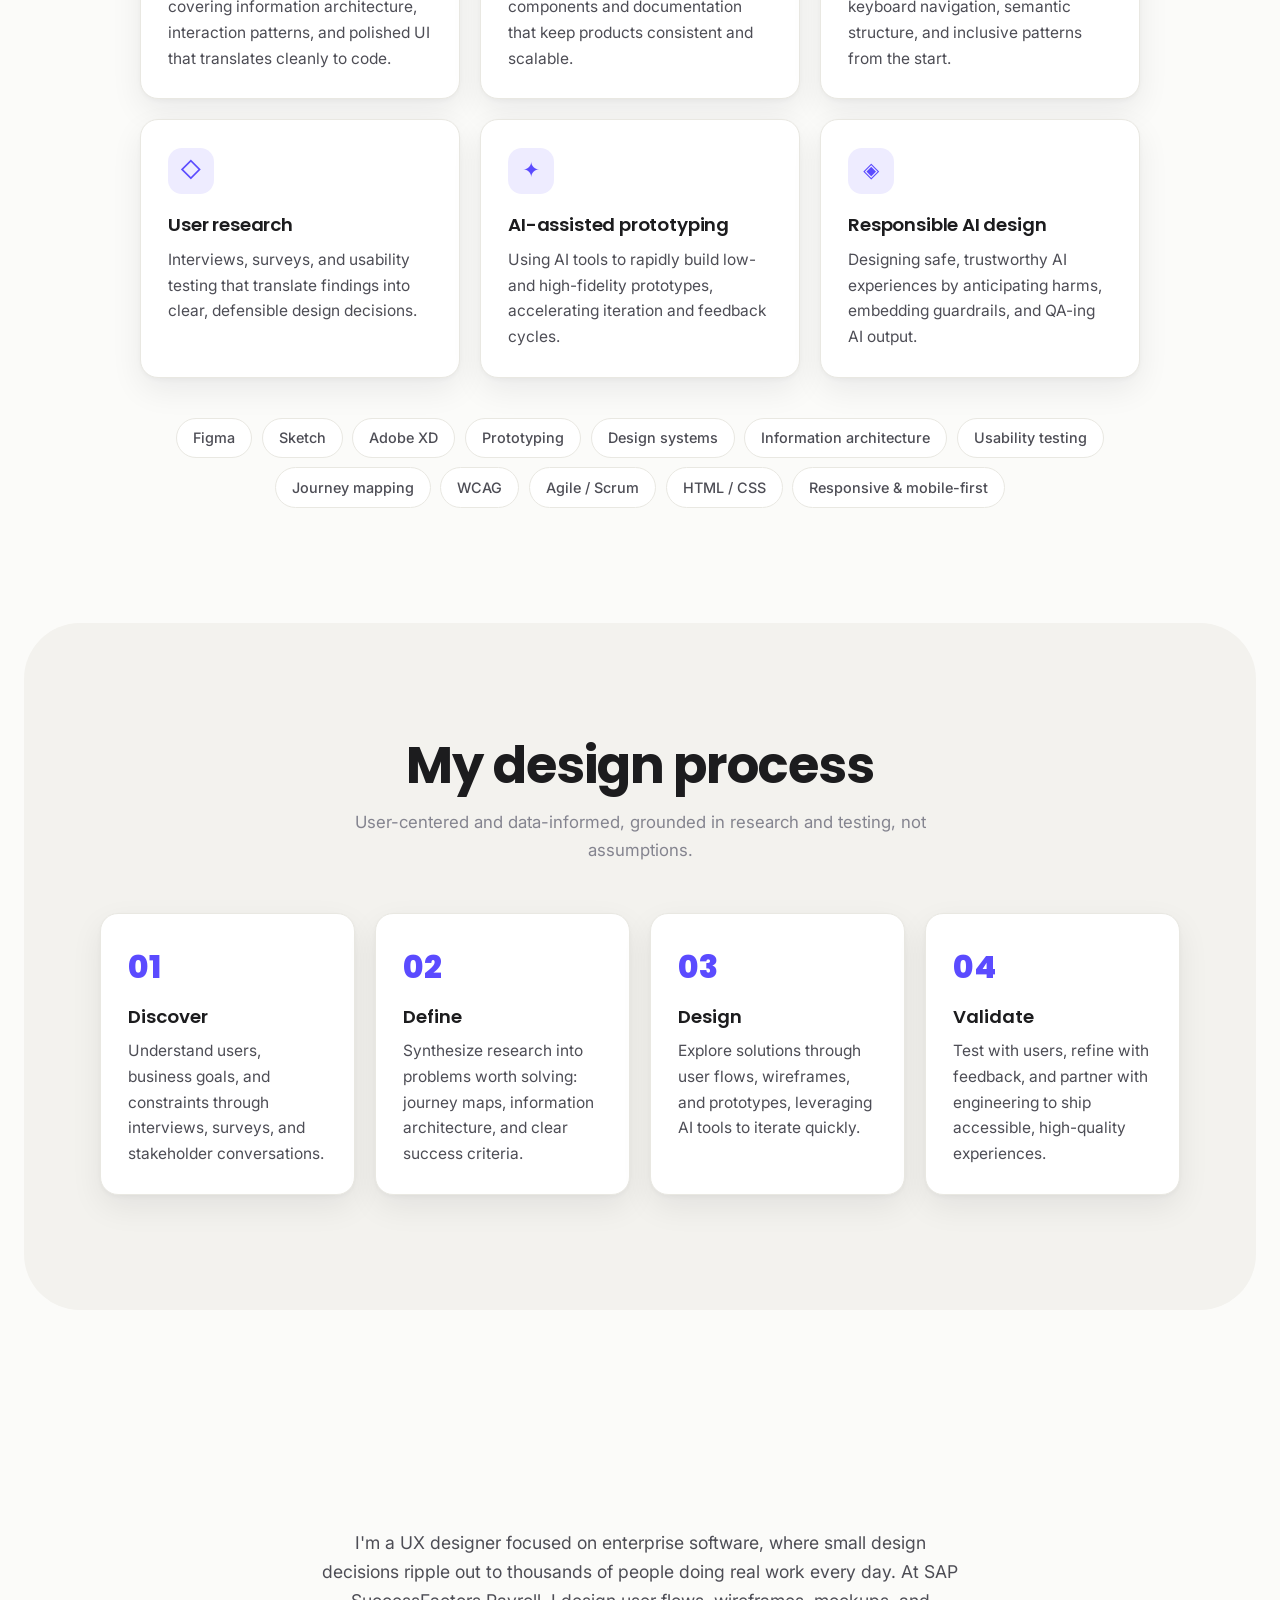
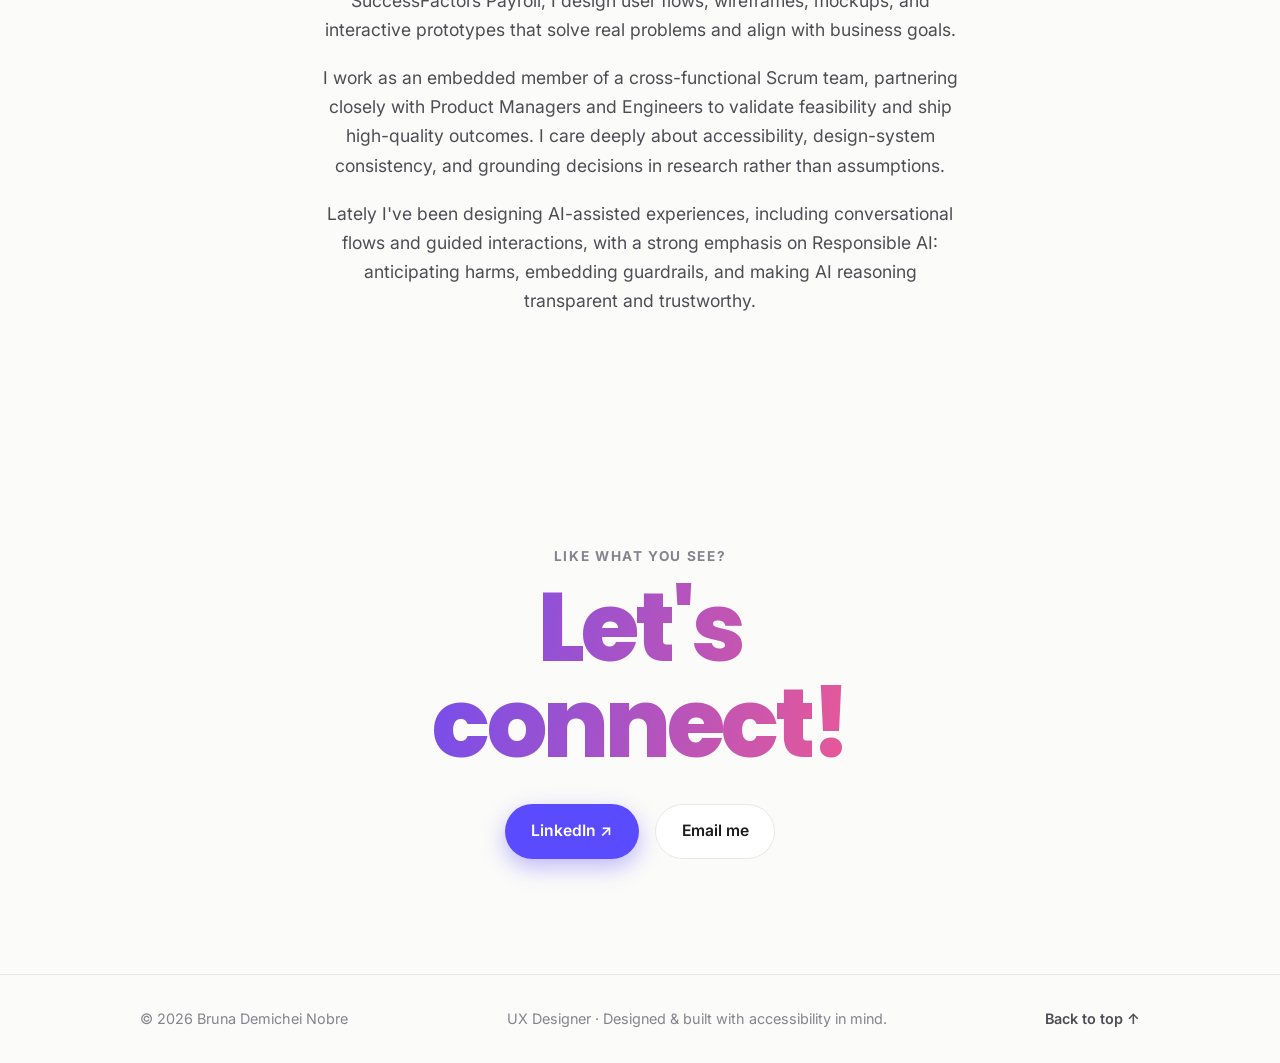
==== commit b5e353a8: "Remove black artifacts from case screens; show full screens in covers" ====
--- a/index.html
+++ b/index.html
@@ -98,7 +98,7 @@
 
         <!-- Case study 3 -->
         <a class="proj reveal" href="case-minha-jornada.html">
-          <span class="proj__media"><img src="assets/cases/mj-landing-hifi.jpg" alt="High-fidelity landing page for the Minha Jornada platform" loading="lazy" style="object-position: top;" /></span>
+          <span class="proj__media"><img src="assets/cases/mj-perfil.jpg" alt="Role selection screen from the Minha Jornada platform" loading="lazy" /></span>
           <span class="proj__cat">Product design · Journey mapping</span>
           <h3 class="proj__title">Minha Jornada platform</h3>
           <p class="proj__desc">A centralized journey hub for AIESEC exchange participants and managers, from fragmented spreadsheets to a guided, end-to-end experience.</p>
--- a/styles.css
+++ b/styles.css
@@ -339,8 +339,12 @@
   position: relative;
   display: grid;
   place-items: center;
-  aspect-ratio: 4 / 3;
+  aspect-ratio: 16 / 10;
   overflow: hidden;
+  box-sizing: border-box;
+  padding: 0.6rem;
+  background: var(--bg-alt);
+  border: 1px solid var(--border);
   border-radius: var(--radius);
   margin-bottom: 1.1rem;
   box-shadow: var(--shadow);
@@ -351,7 +355,7 @@
 .proj__media--b { background: var(--c-b); }
 .proj__media--c { background: var(--c-c); }
 .proj__media--d { background: var(--c-d); }
-.proj__media img { position: absolute; inset: 0; width: 100%; height: 100%; object-fit: cover; object-position: top; }
+.proj__media img { position: absolute; inset: 0.6rem; width: auto; height: auto; max-width: calc(100% - 1.2rem); max-height: calc(100% - 1.2rem); margin: auto; object-fit: contain; border-radius: 6px; }
 .proj__ph {
   color: rgba(255, 255, 255, 0.92);
   font-weight: 600;
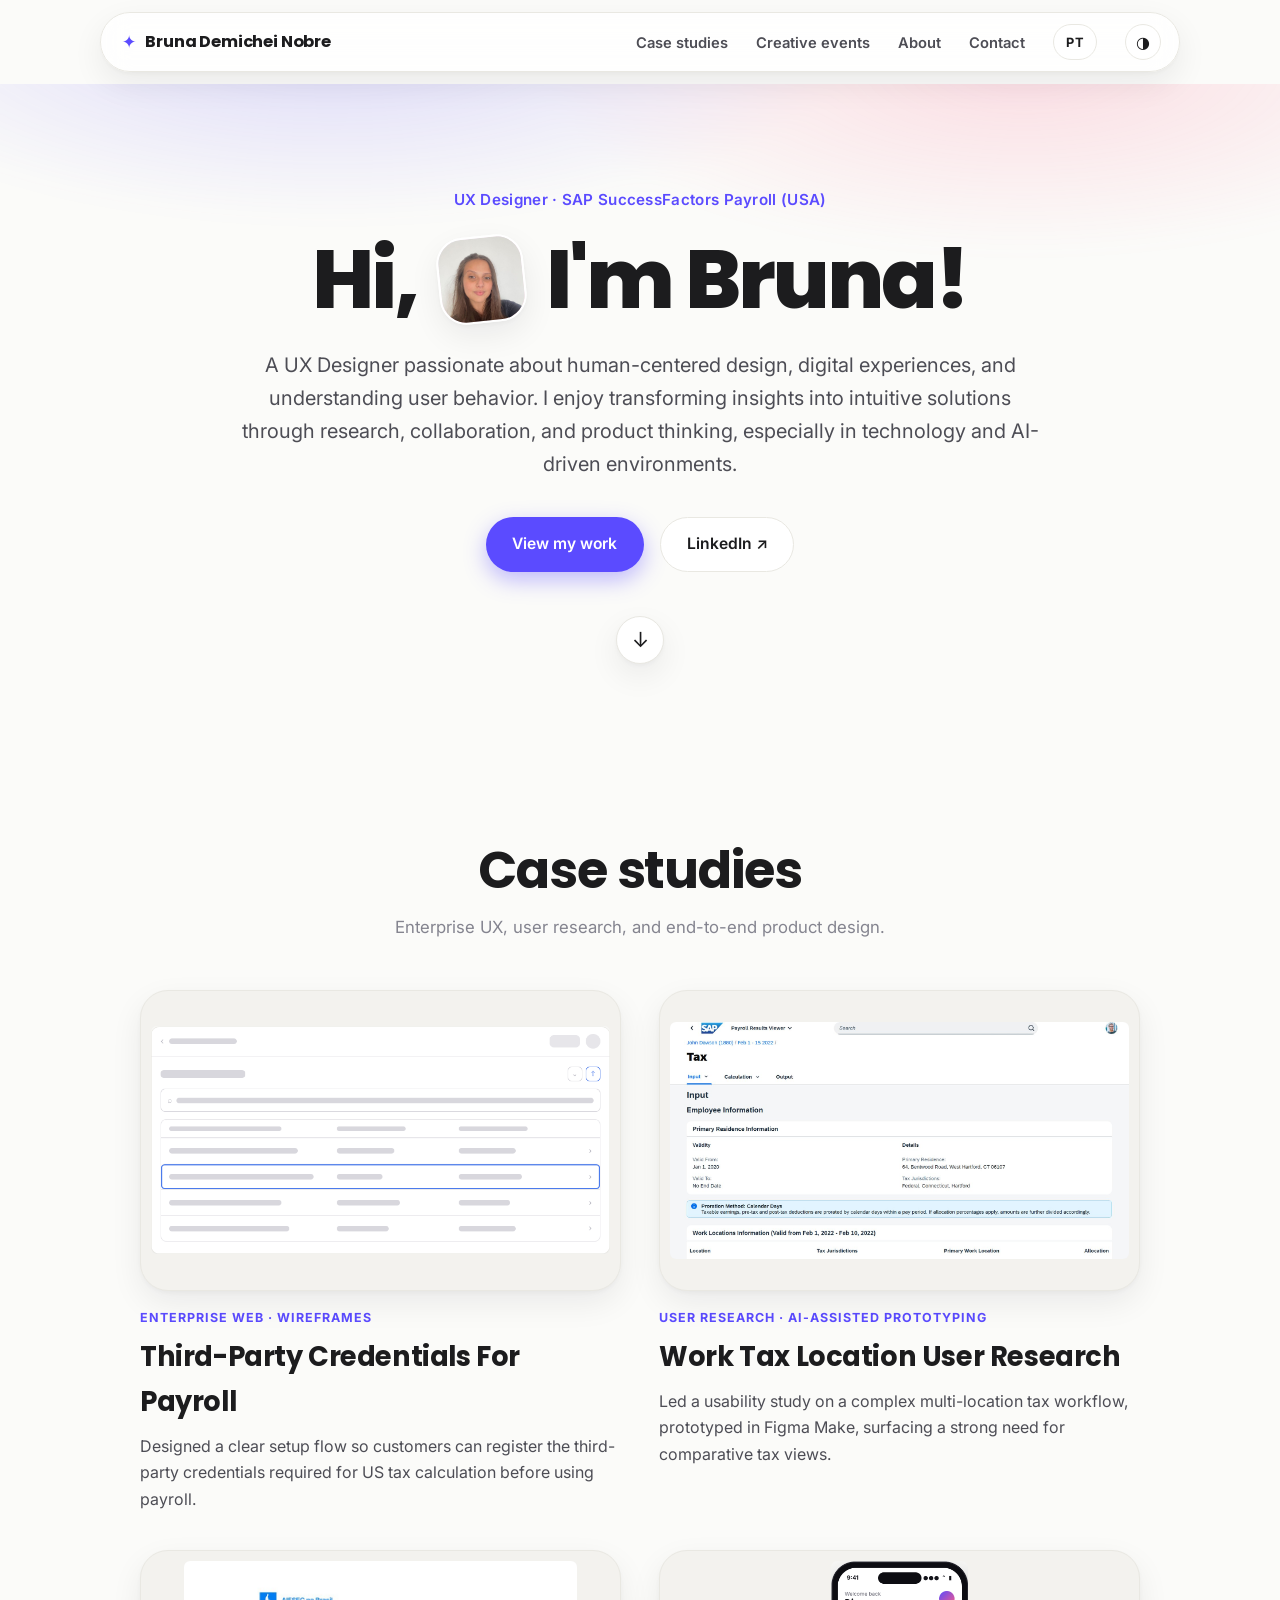
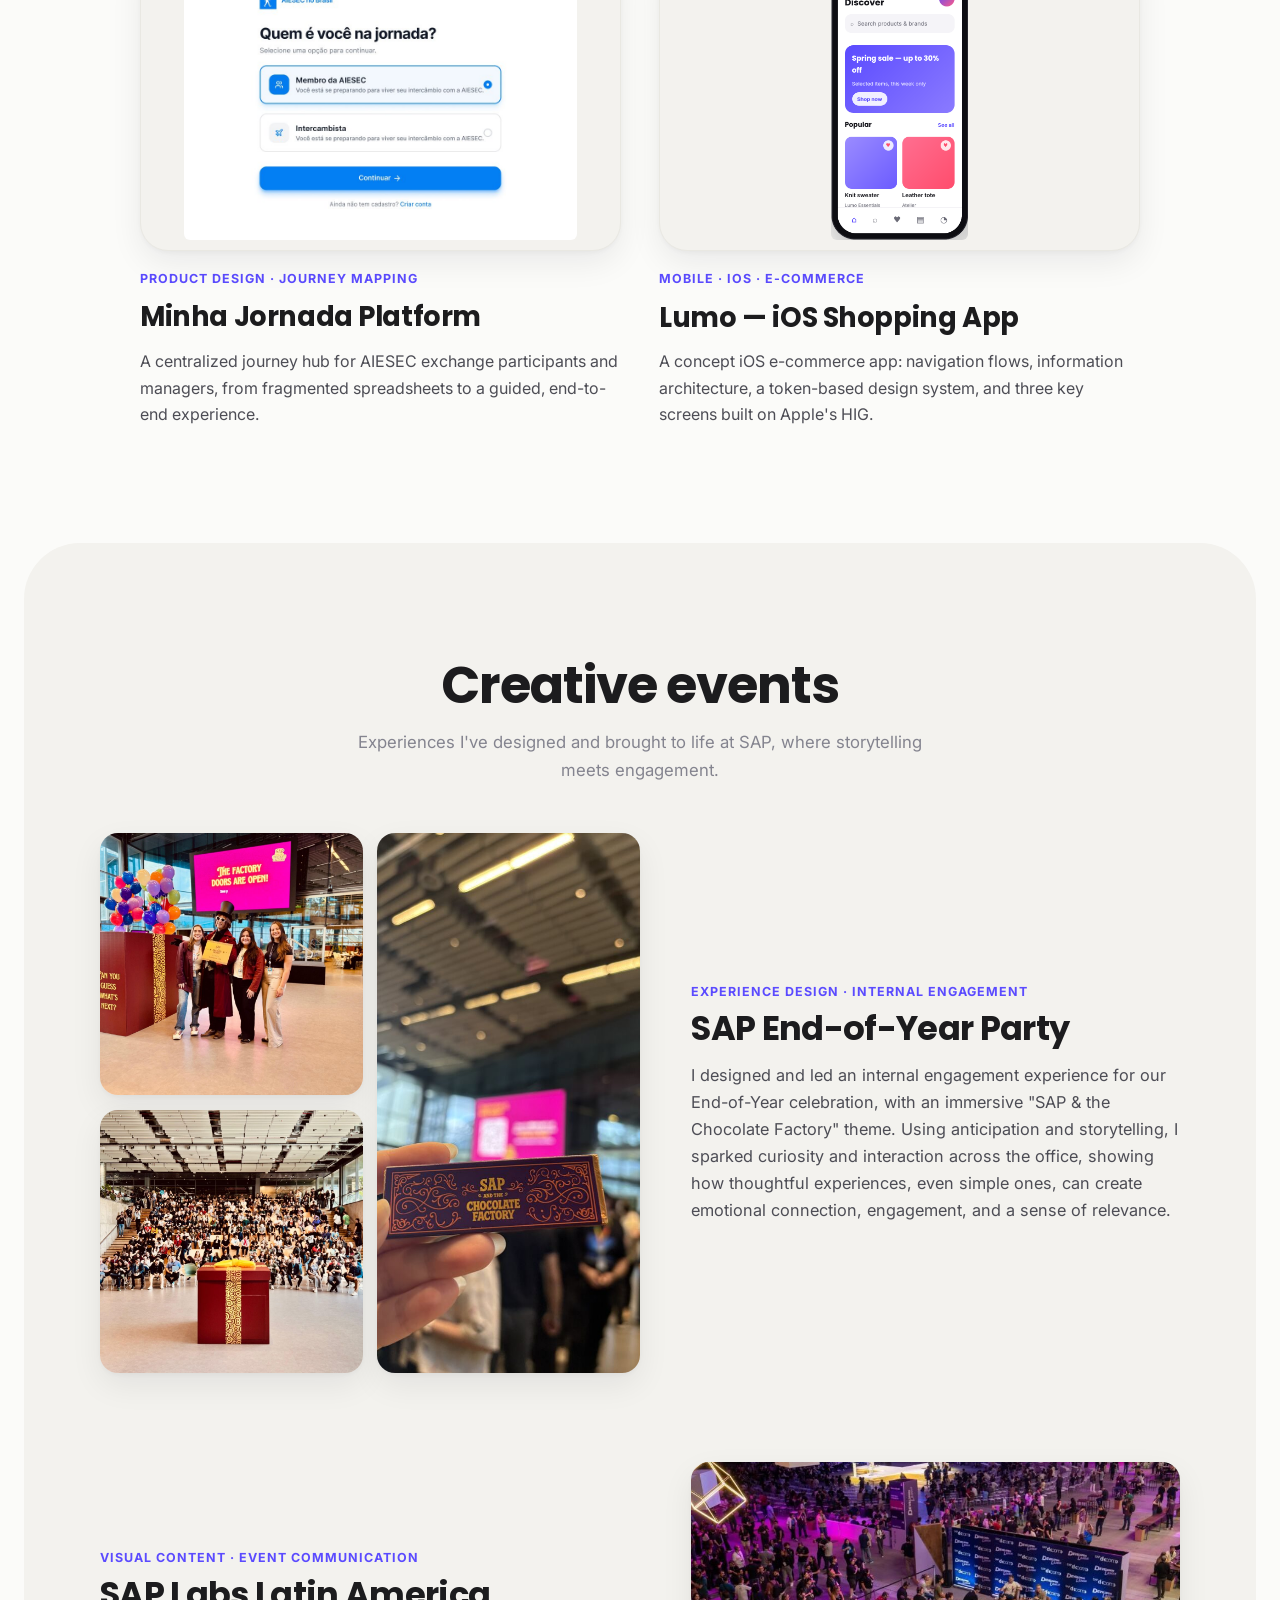
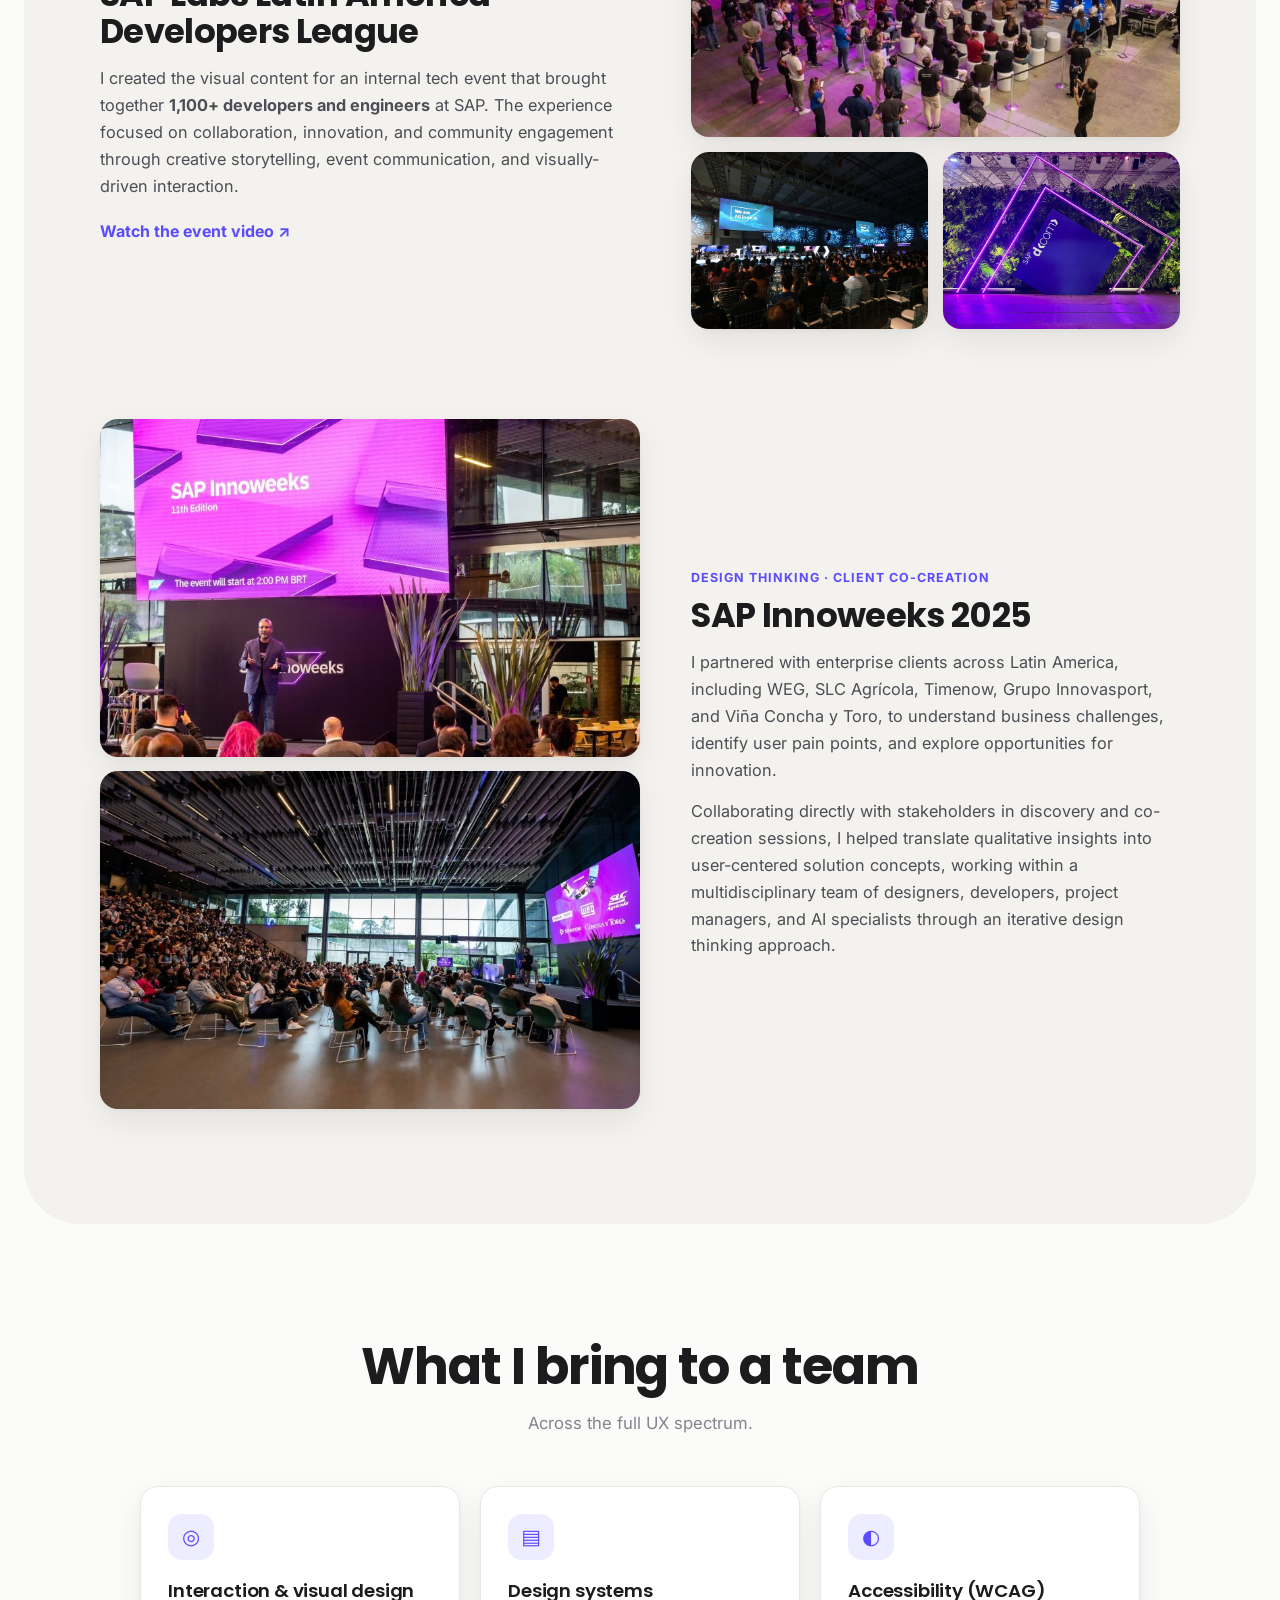
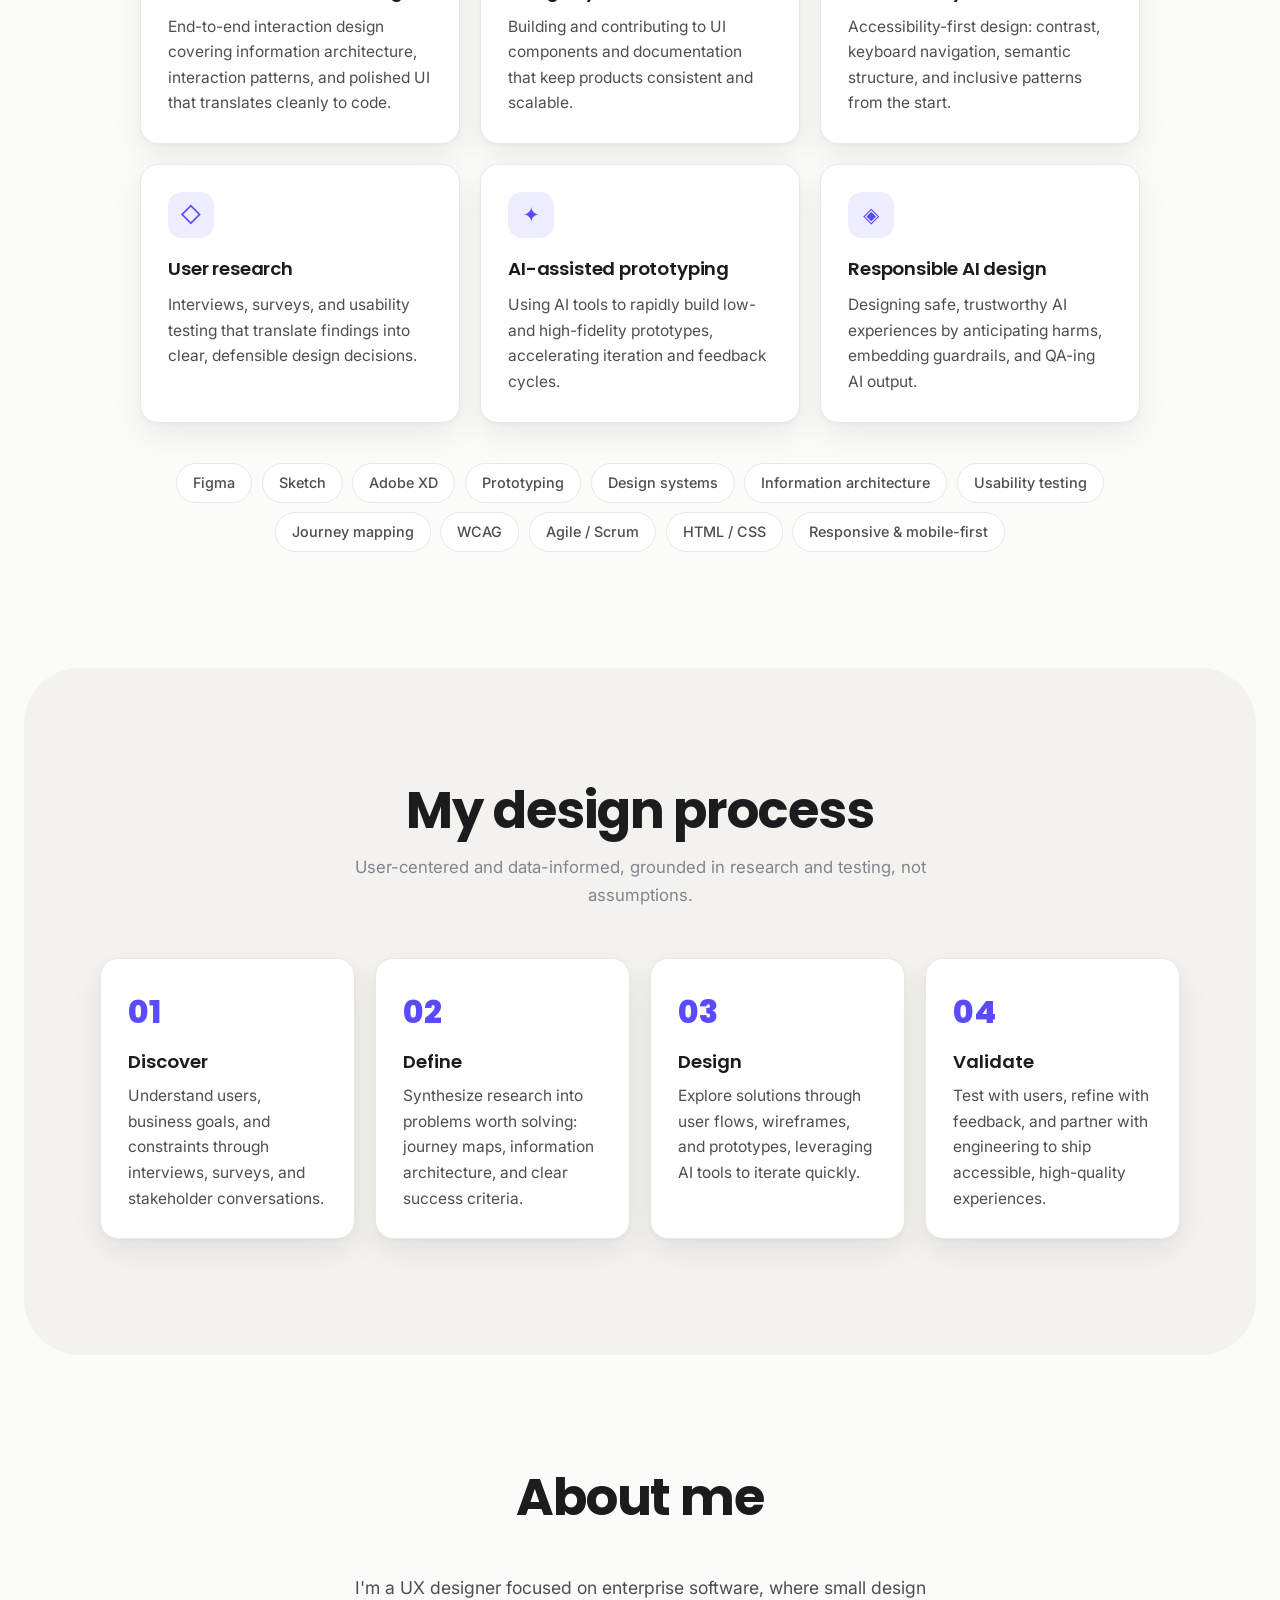
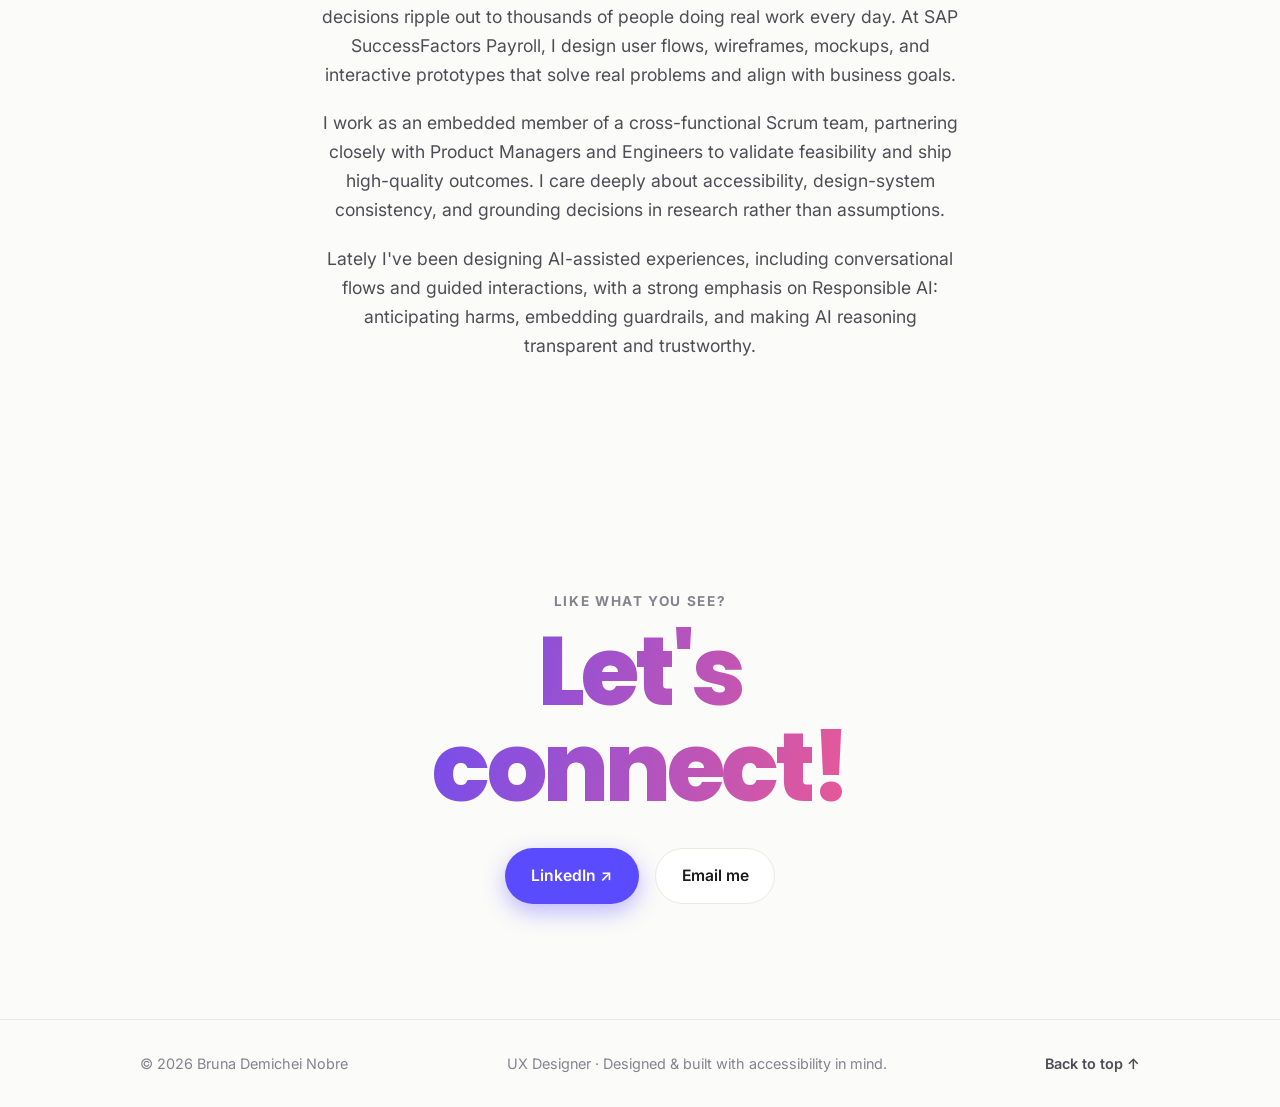
==== commit 66c9cc00: "Add external portfolio: EN/PT toggle, low-fi credential wireframes, iOS e-commerce case Co-Authored-" ====
--- a/index.html
+++ b/index.html
@@ -19,7 +19,7 @@
   <link rel="icon" href="data:image/svg+xml,&lt;svg xmlns=%22http://www.w3.org/2000/svg%22 viewBox=%220 0 100 100%22&gt;&lt;text y=%22.9em%22 font-size=%2290%22&gt;✦&lt;/text&gt;&lt;/svg&gt;" />
 </head>
 <body>
-  <a class="skip-link" href="#main">Skip to content</a>
+  <a class="skip-link" href="#main" data-i18n="skip">Skip to content</a>
 
   <!-- ===== Header / Nav ===== -->
   <header class="site-header" id="top">
@@ -36,10 +36,15 @@
       </button>
 
       <ul class="nav__menu" id="nav-menu">
-        <li><a href="#work">Case studies</a></li>
-        <li><a href="#events">Creative events</a></li>
-        <li><a href="#about">About</a></li>
-        <li><a href="#contact">Contact</a></li>
+        <li><a href="#work" data-i18n="nav.work">Case studies</a></li>
+        <li><a href="#events" data-i18n="nav.events">Creative events</a></li>
+        <li><a href="#about" data-i18n="nav.about">About</a></li>
+        <li><a href="#contact" data-i18n="nav.contact">Contact</a></li>
+        <li>
+          <button class="lang-toggle" id="lang-toggle" aria-label="Mudar para português" title="Português / English">
+            <span class="lang-toggle__label" id="lang-toggle-label">PT</span>
+          </button>
+        </li>
         <li>
           <button class="theme-toggle" id="theme-toggle" aria-label="Switch to dark theme" title="Toggle theme">
             <span class="theme-toggle__icon" aria-hidden="true">◑</span>
@@ -53,17 +58,17 @@
     <!-- ===== Hero ===== -->
     <section class="hero" aria-labelledby="hero-title">
       <div class="hero__inner">
-        <p class="hero__eyebrow reveal">UX Designer · SAP SuccessFactors Payroll (USA)</p>
-        <h1 class="hero__title reveal" id="hero-title">
+        <p class="hero__eyebrow reveal" data-i18n="hero.eyebrow">UX Designer · SAP SuccessFactors Payroll (USA)</p>
+        <h1 class="hero__title reveal" id="hero-title" data-i18n-html="hero.title">
           Hi, <span class="hero__photo"><img src="assets/bruna-headshot.jpg" alt="" /></span> I'm Bruna!
         </h1>
-        <p class="hero__lede reveal">
+        <p class="hero__lede reveal" data-i18n="hero.lede">
           A UX Designer passionate about human-centered design, digital experiences, and understanding
           user behavior. I enjoy transforming insights into intuitive solutions through research,
           collaboration, and product thinking, especially in technology and AI-driven environments.
         </p>
         <div class="hero__actions reveal">
-          <a class="btn btn--primary" href="#work">View my work</a>
+          <a class="btn btn--primary" href="#work" data-i18n="hero.cta1">View my work</a>
           <a class="btn btn--ghost" href="https://www.linkedin.com/in/bruna-demichei-nobre" target="_blank" rel="noopener">
             LinkedIn ↗
           </a>
@@ -75,33 +80,41 @@
     <!-- ===== Work / Case studies ===== -->
     <section class="section" id="work" aria-labelledby="work-title">
       <div class="section__head section__head--center reveal">
-        <h2 class="section__title" id="work-title">Case studies</h2>
-        <p class="section__sub">Enterprise UX, user research, and end-to-end product design.</p>
+        <h2 class="section__title" id="work-title" data-i18n="work.title">Case studies</h2>
+        <p class="section__sub" data-i18n="work.sub">Enterprise UX, user research, and end-to-end product design.</p>
       </div>
 
       <div class="grid grid--work">
         <!-- Case study 1 -->
         <a class="proj reveal" href="case-payroll-credentials.html">
-          <span class="proj__media"><img src="assets/cases/cred-finetuning.jpg" alt="SAP Fiori Fine-Tuning options list including credentials for third-party systems" loading="lazy" /></span>
-          <span class="proj__cat">SAP SuccessFactors · Enterprise web</span>
-          <h3 class="proj__title">Third-party credentials for payroll</h3>
-          <p class="proj__desc">Designed a clear setup flow so customers can register the BSI/TaxFactory credentials required for US tax calculation before using payroll.</p>
+          <span class="proj__media"><img src="assets/cases/cred-wireframe.png" alt="Low-fidelity wireframe of the credentials setup screen" loading="lazy" /></span>
+          <span class="proj__cat" data-i18n="work.c1.cat">Enterprise web · Wireframes</span>
+          <h3 class="proj__title" data-i18n="work.c1.title">Third-Party Credentials For Payroll</h3>
+          <p class="proj__desc" data-i18n="work.c1.desc">Designed a clear setup flow so customers can register the third-party credentials required for US tax calculation before using payroll.</p>
         </a>
 
         <!-- Case study 2 -->
         <a class="proj reveal" href="case-work-tax-location.html">
           <span class="proj__media"><img src="assets/cases/wtl-input.jpg" alt="Payroll Results Viewer showing tax input across multiple work locations" loading="lazy" /></span>
-          <span class="proj__cat">User research · AI-assisted prototyping</span>
-          <h3 class="proj__title">Work Tax Location user research</h3>
-          <p class="proj__desc">Led a usability study on a complex multi-location tax workflow, prototyped in Figma Make, surfacing a strong need for comparative tax views.</p>
+          <span class="proj__cat" data-i18n="work.c2.cat">User research · AI-assisted prototyping</span>
+          <h3 class="proj__title" data-i18n="work.c2.title">Work Tax Location User Research</h3>
+          <p class="proj__desc" data-i18n="work.c2.desc">Led a usability study on a complex multi-location tax workflow, prototyped in Figma Make, surfacing a strong need for comparative tax views.</p>
         </a>
 
         <!-- Case study 3 -->
         <a class="proj reveal" href="case-minha-jornada.html">
           <span class="proj__media"><img src="assets/cases/mj-perfil.jpg" alt="Role selection screen from the Minha Jornada platform" loading="lazy" /></span>
-          <span class="proj__cat">Product design · Journey mapping</span>
-          <h3 class="proj__title">Minha Jornada platform</h3>
-          <p class="proj__desc">A centralized journey hub for AIESEC exchange participants and managers, from fragmented spreadsheets to a guided, end-to-end experience.</p>
+          <span class="proj__cat" data-i18n="work.c3.cat">Product design · Journey mapping</span>
+          <h3 class="proj__title" data-i18n="work.c3.title">Minha Jornada Platform</h3>
+          <p class="proj__desc" data-i18n="work.c3.desc">A centralized journey hub for AIESEC exchange participants and managers, from fragmented spreadsheets to a guided, end-to-end experience.</p>
+        </a>
+
+        <!-- Case study 4 -->
+        <a class="proj reveal" href="case-mobile-ecommerce.html">
+          <span class="proj__media"><img src="assets/cases/ios-discover.png" alt="Lumo iOS e-commerce app Discover screen shown on an iPhone" loading="lazy" /></span>
+          <span class="proj__cat" data-i18n="work.c4.cat">Mobile · iOS · E-commerce</span>
+          <h3 class="proj__title" data-i18n="work.c4.title">Lumo — iOS Shopping App</h3>
+          <p class="proj__desc" data-i18n="work.c4.desc">A concept iOS e-commerce app: navigation flows, information architecture, a token-based design system, and three key screens built on Apple's HIG.</p>
         </a>
       </div>
     </section>
@@ -109,8 +122,8 @@
     <!-- ===== Creative events ===== -->
     <section class="section section--alt" id="events" aria-labelledby="events-title">
       <div class="section__head section__head--center reveal">
-        <h2 class="section__title" id="events-title">Creative events</h2>
-        <p class="section__sub">Experiences I've designed and brought to life at SAP, where storytelling meets engagement.</p>
+        <h2 class="section__title" id="events-title" data-i18n="events.title">Creative events</h2>
+        <p class="section__sub" data-i18n="events.sub">Experiences I've designed and brought to life at SAP, where storytelling meets engagement.</p>
       </div>
 
       <div class="events">
@@ -122,9 +135,9 @@
             <figure class="gphoto gphoto--c"><img src="assets/eoy-ticket.jpg" alt="Hand holding an ornate 'SAP and the Chocolate Factory' golden ticket" loading="lazy" /></figure>
           </div>
           <div class="feature__text">
-            <span class="feature__cat">Experience design · Internal engagement</span>
-            <h3>SAP End-of-Year Party</h3>
-            <p>
+            <span class="feature__cat" data-i18n="ev1.cat">Experience design · Internal engagement</span>
+            <h3 data-i18n="ev1.title">SAP End-of-Year Party</h3>
+            <p data-i18n="ev1.body">
               I designed and led an internal engagement experience for our End-of-Year celebration,
               with an immersive "SAP &amp; the Chocolate Factory" theme. Using anticipation and storytelling,
               I sparked curiosity and interaction across the office, showing how thoughtful experiences,
@@ -141,15 +154,15 @@
             <figure class="gphoto"><img src="assets/devleague-dcom.jpg" alt="Purple-lit SAP d.com stage set against a wall of greenery at the Developers League" loading="lazy" /></figure>
           </div>
           <div class="feature__text">
-            <span class="feature__cat">Visual content · Event communication</span>
-            <h3>SAP Labs Latin America Developers League</h3>
-            <p>
+            <span class="feature__cat" data-i18n="ev2.cat">Visual content · Event communication</span>
+            <h3 data-i18n="ev2.title">SAP Labs Latin America Developers League</h3>
+            <p data-i18n-html="ev2.body">
               I created the visual content for an internal tech event that brought together
               <strong>1,100+ developers and engineers</strong> at SAP. The experience focused on
               collaboration, innovation, and community engagement through creative storytelling,
               event communication, and visually-driven interaction.
             </p>
-            <a class="feature__link" href="https://www.linkedin.com/posts/dennison-john-ab6b56102_saplabsla-innovation-community-ugcPost-7313632985470148608-ONeY" target="_blank" rel="noopener">Watch the event video ↗</a>
+            <a class="feature__link" href="https://www.linkedin.com/posts/dennison-john-ab6b56102_saplabsla-innovation-community-ugcPost-7313632985470148608-ONeY" target="_blank" rel="noopener" data-i18n="ev2.link">Watch the event video ↗</a>
           </div>
         </article>
 
@@ -160,14 +173,14 @@
             <figure class="gphoto"><img src="assets/innoweeks-crowd.jpg" alt="Audience seated facing a stage displaying enterprise client logos at SAP Innoweeks" loading="lazy" /></figure>
           </div>
           <div class="feature__text">
-            <span class="feature__cat">Design thinking · Client co-creation</span>
-            <h3>SAP Innoweeks 2025</h3>
-            <p>
+            <span class="feature__cat" data-i18n="ev3.cat">Design thinking · Client co-creation</span>
+            <h3 data-i18n="ev3.title">SAP Innoweeks 2025</h3>
+            <p data-i18n="ev3.body1">
               I partnered with enterprise clients across Latin America, including WEG, SLC Agrícola,
               Timenow, Grupo Innovasport, and Viña Concha y Toro, to understand business challenges,
               identify user pain points, and explore opportunities for innovation.
             </p>
-            <p>
+            <p data-i18n="ev3.body2">
               Collaborating directly with stakeholders in discovery and co-creation sessions, I helped
               translate qualitative insights into user-centered solution concepts, working within a
               multidisciplinary team of designers, developers, project managers, and AI specialists
@@ -181,40 +194,40 @@
     <!-- ===== Expertise ===== -->
     <section class="section" id="expertise" aria-labelledby="expertise-title">
       <div class="section__head section__head--center reveal">
-        <h2 class="section__title" id="expertise-title">What I bring to a team</h2>
-        <p class="section__sub">Across the full UX spectrum.</p>
+        <h2 class="section__title" id="expertise-title" data-i18n="exp.title">What I bring to a team</h2>
+        <p class="section__sub" data-i18n="exp.sub">Across the full UX spectrum.</p>
       </div>
 
       <div class="grid grid--cards">
         <article class="card reveal">
           <span class="card__icon" aria-hidden="true">◎</span>
-          <h3>Interaction &amp; visual design</h3>
-          <p>End-to-end interaction design covering information architecture, interaction patterns, and polished UI that translates cleanly to code.</p>
+          <h3 data-i18n="exp.c1.title">Interaction &amp; visual design</h3>
+          <p data-i18n="exp.c1.desc">End-to-end interaction design covering information architecture, interaction patterns, and polished UI that translates cleanly to code.</p>
         </article>
         <article class="card reveal">
           <span class="card__icon" aria-hidden="true">▤</span>
-          <h3>Design systems</h3>
-          <p>Building and contributing to UI components and documentation that keep products consistent and scalable.</p>
+          <h3 data-i18n="exp.c2.title">Design systems</h3>
+          <p data-i18n="exp.c2.desc">Building and contributing to UI components and documentation that keep products consistent and scalable.</p>
         </article>
         <article class="card reveal">
           <span class="card__icon" aria-hidden="true">◐</span>
-          <h3>Accessibility (WCAG)</h3>
-          <p>Accessibility-first design: contrast, keyboard navigation, semantic structure, and inclusive patterns from the start.</p>
+          <h3 data-i18n="exp.c3.title">Accessibility (WCAG)</h3>
+          <p data-i18n="exp.c3.desc">Accessibility-first design: contrast, keyboard navigation, semantic structure, and inclusive patterns from the start.</p>
         </article>
         <article class="card reveal">
           <span class="card__icon" aria-hidden="true">◇</span>
-          <h3>User research</h3>
-          <p>Interviews, surveys, and usability testing that translate findings into clear, defensible design decisions.</p>
+          <h3 data-i18n="exp.c4.title">User research</h3>
+          <p data-i18n="exp.c4.desc">Interviews, surveys, and usability testing that translate findings into clear, defensible design decisions.</p>
         </article>
         <article class="card reveal">
           <span class="card__icon" aria-hidden="true">✦</span>
-          <h3>AI-assisted prototyping</h3>
-          <p>Using AI tools to rapidly build low- and high-fidelity prototypes, accelerating iteration and feedback cycles.</p>
+          <h3 data-i18n="exp.c5.title">AI-assisted prototyping</h3>
+          <p data-i18n="exp.c5.desc">Using AI tools to rapidly build low- and high-fidelity prototypes, accelerating iteration and feedback cycles.</p>
         </article>
         <article class="card reveal">
           <span class="card__icon" aria-hidden="true">◈</span>
-          <h3>Responsible AI design</h3>
-          <p>Designing safe, trustworthy AI experiences by anticipating harms, embedding guardrails, and QA-ing AI output.</p>
+          <h3 data-i18n="exp.c6.title">Responsible AI design</h3>
+          <p data-i18n="exp.c6.desc">Designing safe, trustworthy AI experiences by anticipating harms, embedding guardrails, and QA-ing AI output.</p>
         </article>
       </div>
 
@@ -223,15 +236,15 @@
           <li>Figma</li>
           <li>Sketch</li>
           <li>Adobe XD</li>
-          <li>Prototyping</li>
-          <li>Design systems</li>
-          <li>Information architecture</li>
-          <li>Usability testing</li>
-          <li>Journey mapping</li>
+          <li data-i18n="chip.prototyping">Prototyping</li>
+          <li data-i18n="chip.designsystems">Design systems</li>
+          <li data-i18n="chip.ia">Information architecture</li>
+          <li data-i18n="chip.usability">Usability testing</li>
+          <li data-i18n="chip.journey">Journey mapping</li>
           <li>WCAG</li>
-          <li>Agile / Scrum</li>
+          <li data-i18n="chip.agile">Agile / Scrum</li>
           <li>HTML / CSS</li>
-          <li>Responsive &amp; mobile-first</li>
+          <li data-i18n="chip.responsive">Responsive &amp; mobile-first</li>
         </ul>
       </div>
     </section>
@@ -239,30 +252,30 @@
     <!-- ===== Process ===== -->
     <section class="section section--alt" id="process" aria-labelledby="process-title">
       <div class="section__head section__head--center reveal">
-        <h2 class="section__title" id="process-title">My design process</h2>
-        <p class="section__sub">User-centered and data-informed, grounded in research and testing, not assumptions.</p>
+        <h2 class="section__title" id="process-title" data-i18n="proc.title">My design process</h2>
+        <p class="section__sub" data-i18n="proc.sub">User-centered and data-informed, grounded in research and testing, not assumptions.</p>
       </div>
 
       <ol class="grid grid--process">
         <li class="process__step reveal">
           <span class="process__num">01</span>
-          <h3>Discover</h3>
-          <p>Understand users, business goals, and constraints through interviews, surveys, and stakeholder conversations.</p>
+          <h3 data-i18n="proc.s1t">Discover</h3>
+          <p data-i18n="proc.s1d">Understand users, business goals, and constraints through interviews, surveys, and stakeholder conversations.</p>
         </li>
         <li class="process__step reveal">
           <span class="process__num">02</span>
-          <h3>Define</h3>
-          <p>Synthesize research into problems worth solving: journey maps, information architecture, and clear success criteria.</p>
+          <h3 data-i18n="proc.s2t">Define</h3>
+          <p data-i18n="proc.s2d">Synthesize research into problems worth solving: journey maps, information architecture, and clear success criteria.</p>
         </li>
         <li class="process__step reveal">
           <span class="process__num">03</span>
-          <h3>Design</h3>
-          <p>Explore solutions through user flows, wireframes, and prototypes, leveraging AI tools to iterate quickly.</p>
+          <h3 data-i18n="proc.s3t">Design</h3>
+          <p data-i18n="proc.s3d">Explore solutions through user flows, wireframes, and prototypes, leveraging AI tools to iterate quickly.</p>
         </li>
         <li class="process__step reveal">
           <span class="process__num">04</span>
-          <h3>Validate</h3>
-          <p>Test with users, refine with feedback, and partner with engineering to ship accessible, high-quality experiences.</p>
+          <h3 data-i18n="proc.s4t">Validate</h3>
+          <p data-i18n="proc.s4d">Test with users, refine with feedback, and partner with engineering to ship accessible, high-quality experiences.</p>
         </li>
       </ol>
     </section>
@@ -270,22 +283,22 @@
     <!-- ===== About ===== -->
     <section class="section about" id="about" aria-labelledby="about-title">
       <div class="section__head section__head--center reveal">
-        <h2 class="section__title" id="about-title">About me</h2>
+        <h2 class="section__title" id="about-title" data-i18n="about.title">About me</h2>
       </div>
       <div class="about__body reveal">
-        <p>
+        <p data-i18n="about.p1">
           I'm a UX designer focused on enterprise software, where small design decisions ripple out to
           thousands of people doing real work every day. At SAP SuccessFactors Payroll, I design user
           flows, wireframes, mockups, and interactive prototypes that solve real problems and align with
           business goals.
         </p>
-        <p>
+        <p data-i18n="about.p2">
           I work as an embedded member of a cross-functional Scrum team, partnering closely with Product
           Managers and Engineers to validate feasibility and ship high-quality outcomes. I care deeply
           about accessibility, design-system consistency, and grounding decisions in research rather than
           assumptions.
         </p>
-        <p>
+        <p data-i18n="about.p3">
           Lately I've been designing AI-assisted experiences, including conversational flows and guided
           interactions, with a strong emphasis on Responsible AI: anticipating harms, embedding guardrails, and making
           AI reasoning transparent and trustworthy.
@@ -296,14 +309,13 @@
     <!-- ===== Contact ===== -->
     <section class="section contact" id="contact" aria-labelledby="contact-title">
       <div class="contact__inner reveal">
-        <p class="contact__kicker">Like what you see?</p>
-        <h2 class="contact__title" id="contact-title">Let's connect!</h2>
+        <p class="contact__kicker" data-i18n="contact.kicker">Like what you see?</p>
+        <h2 class="contact__title" id="contact-title" data-i18n="contact.title">Let's connect!</h2>
         <div class="contact__actions">
           <a class="btn btn--primary" href="https://www.linkedin.com/in/bruna-demichei-nobre" target="_blank" rel="noopener">
             LinkedIn ↗
           </a>
-          <!-- Replace the placeholder email below with your preferred contact address. -->
-          <a class="btn btn--ghost" href="mailto:your.email@example.com">Email me</a>
+          <a class="btn btn--ghost" href="mailto:brunademichei01@gmail.com" data-i18n="contact.email">Email me</a>
         </div>
       </div>
     </section>
@@ -312,11 +324,100 @@
   <footer class="site-footer">
     <div class="site-footer__inner">
       <p>© <span id="year"></span> Bruna Demichei Nobre</p>
-      <p class="site-footer__meta">UX Designer · Designed &amp; built with accessibility in mind.</p>
-      <a href="#top" class="site-footer__top">Back to top ↑</a>
+      <p class="site-footer__meta" data-i18n="footer.meta">UX Designer · Designed &amp; built with accessibility in mind.</p>
+      <a href="#top" class="site-footer__top" data-i18n="footer.top">Back to top ↑</a>
     </div>
   </footer>
 
+  <script>
+    window.PT = {
+      "skip": "Pular para o conteúdo",
+      "nav.work": "Cases",
+      "nav.events": "Eventos criativos",
+      "nav.about": "Sobre",
+      "nav.contact": "Contato",
+
+      "hero.eyebrow": "UX Designer · SAP SuccessFactors Payroll (EUA)",
+      "hero.title": "Oi, <span class=\"hero__photo\"><img src=\"assets/bruna-headshot.jpg\" alt=\"\" /></span> eu sou a Bruna!",
+      "hero.lede": "UX Designer apaixonada por design centrado no ser humano, experiências digitais e pela compreensão do comportamento das pessoas. Gosto de transformar insights em soluções intuitivas por meio de pesquisa, colaboração e product thinking, especialmente em ambientes de tecnologia e IA.",
+      "hero.cta1": "Ver meu trabalho",
+
+      "work.title": "Cases",
+      "work.sub": "UX enterprise, pesquisa com usuários e design de produto de ponta a ponta.",
+      "work.c1.cat": "Web enterprise · Wireframes",
+      "work.c1.title": "Credenciais de Terceiros para Folha de Pagamento",
+      "work.c1.desc": "Desenhei um fluxo de configuração claro para que os clientes registrem as credenciais de terceiros necessárias ao cálculo de impostos nos EUA antes de usar a folha.",
+      "work.c2.cat": "Pesquisa com usuários · Prototipagem com IA",
+      "work.c2.title": "Pesquisa de Usuário: Work Tax Location",
+      "work.c2.desc": "Conduzi um estudo de usabilidade sobre um fluxo tributário complexo com múltiplas localizações, prototipado no Figma Make, revelando uma forte necessidade de visões comparativas de impostos.",
+      "work.c3.cat": "Design de produto · Mapeamento de jornada",
+      "work.c3.title": "Plataforma Minha Jornada",
+      "work.c3.desc": "Um hub central de jornada para participantes de intercâmbio e gestores da AIESEC, saindo de planilhas fragmentadas para uma experiência guiada de ponta a ponta.",
+      "work.c4.cat": "Mobile · iOS · E-commerce",
+      "work.c4.title": "Lumo — App de Compras iOS",
+      "work.c4.desc": "Um conceito de app de e-commerce iOS: fluxos de navegação, arquitetura da informação, um design system baseado em tokens e três telas-chave construídas sobre a HIG da Apple.",
+
+      "events.title": "Eventos criativos",
+      "events.sub": "Experiências que desenhei e realizei na SAP, onde storytelling encontra engajamento.",
+      "ev1.cat": "Design de experiência · Engajamento interno",
+      "ev1.title": "Festa de Fim de Ano da SAP",
+      "ev1.body": "Desenhei e conduzi uma experiência de engajamento interno para a nossa celebração de fim de ano, com um tema imersivo de \"SAP &amp; a Fábrica de Chocolate\". Usando expectativa e storytelling, despertei curiosidade e interação por todo o escritório, mostrando como experiências bem pensadas, mesmo as simples, podem criar conexão emocional, engajamento e senso de relevância.",
+      "ev2.cat": "Conteúdo visual · Comunicação de eventos",
+      "ev2.title": "SAP Labs Latin America Developers League",
+      "ev2.body": "Criei o conteúdo visual para um evento interno de tecnologia que reuniu <strong>1.100+ desenvolvedores e engenheiros</strong> na SAP. A experiência focou em colaboração, inovação e engajamento da comunidade por meio de storytelling criativo, comunicação de eventos e interação orientada ao visual.",
+      "ev2.link": "Ver o vídeo do evento ↗",
+      "ev3.cat": "Design thinking · Co-criação com clientes",
+      "ev3.title": "SAP Innoweeks 2025",
+      "ev3.body1": "Fiz parceria com clientes enterprise da América Latina, incluindo WEG, SLC Agrícola, Timenow, Grupo Innovasport e Viña Concha y Toro, para entender desafios de negócio, identificar dores dos usuários e explorar oportunidades de inovação.",
+      "ev3.body2": "Colaborando diretamente com stakeholders em sessões de discovery e co-criação, ajudei a traduzir insights qualitativos em conceitos de solução centrados no usuário, dentro de um time multidisciplinar de designers, desenvolvedores, gerentes de projeto e especialistas em IA, por meio de uma abordagem iterativa de design thinking.",
+
+      "exp.title": "O que eu trago para um time",
+      "exp.sub": "Por todo o espectro de UX.",
+      "exp.c1.title": "Design de interação &amp; visual",
+      "exp.c1.desc": "Design de interação de ponta a ponta, cobrindo arquitetura da informação, padrões de interação e UI polida que se traduz facilmente em código.",
+      "exp.c2.title": "Design systems",
+      "exp.c2.desc": "Construção e contribuição para componentes de UI e documentação que mantêm os produtos consistentes e escaláveis.",
+      "exp.c3.title": "Acessibilidade (WCAG)",
+      "exp.c3.desc": "Design com acessibilidade em primeiro lugar: contraste, navegação por teclado, estrutura semântica e padrões inclusivos desde o início.",
+      "exp.c4.title": "Pesquisa com usuários",
+      "exp.c4.desc": "Entrevistas, questionários e testes de usabilidade que traduzem achados em decisões de design claras e defensáveis.",
+      "exp.c5.title": "Prototipagem com IA",
+      "exp.c5.desc": "Uso de ferramentas de IA para construir rapidamente protótipos de baixa e alta fidelidade, acelerando ciclos de iteração e feedback.",
+      "exp.c6.title": "Design de IA responsável",
+      "exp.c6.desc": "Desenho de experiências de IA seguras e confiáveis, antecipando riscos, embutindo guardrails e revisando as saídas da IA.",
+
+      "chip.prototyping": "Prototipagem",
+      "chip.designsystems": "Design systems",
+      "chip.ia": "Arquitetura da informação",
+      "chip.usability": "Testes de usabilidade",
+      "chip.journey": "Mapeamento de jornada",
+      "chip.agile": "Agile / Scrum",
+      "chip.responsive": "Responsivo &amp; mobile-first",
+
+      "proc.title": "Meu processo de design",
+      "proc.sub": "Centrado no usuário e orientado por dados, baseado em pesquisa e testes, não em suposições.",
+      "proc.s1t": "Descobrir",
+      "proc.s1d": "Entender usuários, objetivos de negócio e restrições por meio de entrevistas, questionários e conversas com stakeholders.",
+      "proc.s2t": "Definir",
+      "proc.s2d": "Sintetizar a pesquisa em problemas que valem a pena resolver: mapas de jornada, arquitetura da informação e critérios de sucesso claros.",
+      "proc.s3t": "Desenhar",
+      "proc.s3d": "Explorar soluções por meio de user flows, wireframes e protótipos, usando ferramentas de IA para iterar rapidamente.",
+      "proc.s4t": "Validar",
+      "proc.s4d": "Testar com usuários, refinar com feedback e trabalhar junto à engenharia para entregar experiências acessíveis e de alta qualidade.",
+
+      "about.title": "Sobre mim",
+      "about.p1": "Sou UX designer com foco em software enterprise, onde pequenas decisões de design impactam milhares de pessoas em seu trabalho diário. Na SAP SuccessFactors Payroll, desenho user flows, wireframes, mockups e protótipos interativos que resolvem problemas reais e se alinham aos objetivos de negócio.",
+      "about.p2": "Atuo como membro integrado de um time Scrum multifuncional, em parceria próxima com Product Managers e Engenheiros para validar viabilidade e entregar resultados de alta qualidade. Me importo profundamente com acessibilidade, consistência de design system e com fundamentar decisões em pesquisa, não em suposições.",
+      "about.p3": "Recentemente venho desenhando experiências assistidas por IA, incluindo fluxos conversacionais e interações guiadas, com forte ênfase em IA responsável: antecipando riscos, embutindo guardrails e tornando o raciocínio da IA transparente e confiável.",
+
+      "contact.kicker": "Gostou do que viu?",
+      "contact.title": "Vamos conversar!",
+      "contact.email": "Enviar e-mail",
+
+      "footer.meta": "UX Designer · Desenhado &amp; construído com acessibilidade em mente.",
+      "footer.top": "Voltar ao topo ↑"
+    };
+  </script>
   <script src="script.js"></script>
 </body>
 </html>
--- a/styles.css
+++ b/styles.css
@@ -177,6 +177,25 @@
 }
 .theme-toggle:hover { transform: rotate(-15deg); border-color: var(--accent); }
 
+.lang-toggle {
+  background: var(--surface);
+  border: 1px solid var(--border);
+  border-radius: 999px;
+  height: 36px;
+  min-width: 44px;
+  padding: 0 0.7rem;
+  display: grid;
+  place-items: center;
+  cursor: pointer;
+  color: var(--text);
+  font-family: var(--font-body, inherit);
+  font-weight: 700;
+  font-size: 0.8rem;
+  letter-spacing: 0.04em;
+  transition: transform 0.2s ease, border-color 0.2s ease, color 0.2s ease;
+}
+.lang-toggle:hover { border-color: var(--accent); color: var(--accent); transform: translateY(-1px); }
+
 /* ===== Section scaffolding ===== */
 .section {
   max-width: var(--maxw);
@@ -261,7 +280,7 @@
   text-align: center;
   letter-spacing: 0.04em;
 }
-.hero__photo img { width: 100%; height: 100%; object-fit: cover; }
+.hero__photo img { width: 100%; height: 100%; object-fit: cover; object-position: 50% 18%; }
 .hero__lede {
   margin: 1.6rem auto 0;
   max-width: 62ch;
@@ -608,6 +627,14 @@
   color: var(--text-soft);
 }
 
+.case-note {
+  max-width: 62ch;
+  margin: 1rem auto 0;
+  font-size: 0.9rem;
+  font-style: italic;
+  color: var(--text-muted);
+}
+
 .case-meta {
   display: grid;
   grid-template-columns: repeat(auto-fit, minmax(160px, 1fr));
@@ -742,6 +769,676 @@
   transition: opacity 0.6s ease, transform 0.6s ease;
 }
 .reveal.is-visible { opacity: 1; transform: none; }
+
+/* ===== FigJam-style research board ===== */
+.board {
+  --board-bg: #f7f6f1;
+  --board-line: #e2e0d6;
+  --note-ink: #2a2922;
+  margin-top: 1.8rem;
+  border-radius: 18px;
+  overflow: hidden;
+  border: 1px solid var(--border);
+  box-shadow: var(--shadow-lg);
+  background: var(--board-bg);
+}
+.board__bar {
+  display: flex;
+  align-items: center;
+  justify-content: space-between;
+  gap: 1rem;
+  padding: 0.7rem 1rem;
+  background: #ffffff;
+  border-bottom: 1px solid var(--board-line);
+}
+.board__bar-title {
+  font-weight: 700;
+  font-size: 0.82rem;
+  letter-spacing: 0.01em;
+  color: #57564e;
+}
+.board__bar-tools { display: inline-flex; gap: 0.4rem; }
+.board__tool { width: 22px; height: 22px; border-radius: 7px; background: #ececE4; }
+.board__tool:nth-child(1) { background: #ffd23f; }
+.board__tool:nth-child(2) { background: #ff8fab; }
+.board__tool:nth-child(3) { background: #7cc6fe; }
+
+.board__canvas {
+  padding: clamp(1.2rem, 3.5vw, 2.4rem);
+  background-color: var(--board-bg);
+  background-image: radial-gradient(var(--board-line) 1.4px, transparent 1.4px);
+  background-size: 22px 22px;
+  background-position: -11px -11px;
+  display: flex;
+  flex-direction: column;
+  gap: clamp(1.6rem, 4vw, 2.6rem);
+}
+.board__group { display: flex; flex-direction: column; gap: 1rem; }
+.board__head {
+  font-family: var(--font-display);
+  font-weight: 700;
+  font-size: 1.15rem;
+  color: #38372f;
+  letter-spacing: -0.01em;
+  display: flex;
+  align-items: center;
+  gap: 0.5rem;
+}
+.board__head::before {
+  content: "";
+  width: 0.85rem; height: 0.85rem;
+  border-radius: 4px;
+  background: var(--accent);
+  transform: rotate(12deg);
+}
+.board__verbatim {
+  margin: -0.3rem 0 0.2rem;
+  font-size: 0.82rem;
+  font-style: italic;
+  color: var(--muted, #6b7280);
+}
+.board__row {
+  display: grid;
+  grid-template-columns: repeat(auto-fit, minmax(230px, 1fr));
+  gap: clamp(0.9rem, 2.2vw, 1.4rem);
+  align-items: start;
+}
+
+/* sticky notes */
+.note {
+  --note-bg: #fff6b8;
+  position: relative;
+  background: var(--note-bg);
+  color: var(--note-ink);
+  border-radius: 4px 10px 8px 6px;
+  padding: 1.05rem 1.1rem;
+  font-size: 0.92rem;
+  line-height: 1.5;
+  box-shadow: 0 1px 1px rgba(20,20,25,0.06), 0 10px 22px rgba(20,20,25,0.10);
+  transition: transform 0.2s ease, box-shadow 0.2s ease;
+}
+.note:hover { transform: translateY(-3px) rotate(0deg) !important; box-shadow: 0 14px 30px rgba(20,20,25,0.16); }
+.note:nth-child(2n) { transform: rotate(-1.1deg); }
+.note:nth-child(3n) { transform: rotate(1deg); }
+.note:nth-child(4n) { transform: rotate(-0.6deg); }
+.note__label {
+  display: block;
+  font-weight: 700;
+  font-size: 0.78rem;
+  text-transform: uppercase;
+  letter-spacing: 0.05em;
+  margin-bottom: 0.4rem;
+  opacity: 0.72;
+}
+.note strong { font-weight: 700; }
+.note--yellow { --note-bg: #fff0a6; }
+.note--pink   { --note-bg: #ffc7d4; }
+.note--green  { --note-bg: #c6f0cf; }
+.note--blue   { --note-bg: #c4e4ff; }
+.note--purple { --note-bg: #e0d4ff; }
+.note--white  { --note-bg: #ffffff; }
+
+.note ul { margin: 0; padding-left: 1.1rem; color: var(--note-ink); font-size: inherit; }
+.note ul li { margin: 0.2rem 0; color: var(--note-ink); }
+.note p { color: var(--note-ink); }
+
+/* quotes */
+.quote {
+  font-style: italic;
+}
+.quote::before { content: "\201C"; font-weight: 700; }
+.quote::after { content: "\201D"; font-weight: 700; }
+.quote__who {
+  display: block;
+  margin-top: 0.55rem;
+  font-style: normal;
+  font-weight: 700;
+  font-size: 0.78rem;
+  opacity: 0.7;
+}
+
+/* timeline chips */
+.board__timeline {
+  list-style: none;
+  margin: 0; padding: 0;
+  display: grid;
+  grid-template-columns: repeat(auto-fit, minmax(150px, 1fr));
+  gap: 0.8rem;
+}
+.board__timeline li {
+  background: #ffffff;
+  border: 1px solid var(--board-line);
+  border-radius: 12px;
+  padding: 0.8rem 0.95rem;
+  display: flex;
+  flex-direction: column;
+  gap: 0.15rem;
+}
+.board__timeline b { color: #38372f; font-size: 0.95rem; }
+.board__timeline span { color: #7a796f; font-size: 0.82rem; }
+.board__timeline em {
+  font-style: normal;
+  font-weight: 700;
+  font-size: 0.7rem;
+  letter-spacing: 0.06em;
+  text-transform: uppercase;
+  color: var(--accent);
+}
+
+/* participant chips */
+.board__people {
+  display: grid;
+  grid-template-columns: repeat(auto-fit, minmax(150px, 1fr));
+  gap: 0.8rem;
+  list-style: none;
+  margin: 0; padding: 0;
+}
+.person {
+  background: #ffffff;
+  border: 1px solid var(--board-line);
+  border-radius: 12px;
+  padding: 0.85rem 0.95rem;
+  display: flex;
+  flex-direction: column;
+  gap: 0.15rem;
+}
+.person__top { display: flex; align-items: center; gap: 0.55rem; margin-bottom: 0.35rem; }
+.person__avatar {
+  width: 30px; height: 30px;
+  border-radius: 50%;
+  display: grid; place-items: center;
+  font-weight: 700; font-size: 0.8rem;
+  color: #fff;
+  background: var(--accent);
+  flex: none;
+}
+.person:nth-child(2n) .person__avatar { background: var(--accent-2); }
+.person:nth-child(3n) .person__avatar { background: #2fb27c; }
+.person:nth-child(5n) .person__avatar { background: #f0a83f; }
+.person__name { font-weight: 700; font-size: 0.88rem; color: #38372f; }
+.person__role { color: #57564e; font-size: 0.82rem; }
+.person__meta { color: #8a897f; font-size: 0.76rem; }
+
+/* board sub-columns for findings */
+.board__cols {
+  display: grid;
+  grid-template-columns: repeat(auto-fit, minmax(240px, 1fr));
+  gap: clamp(1rem, 2.5vw, 1.6rem);
+  align-items: start;
+}
+.board__col { display: flex; flex-direction: column; gap: 0.85rem; }
+.board__col-title {
+  font-weight: 700;
+  font-size: 0.82rem;
+  text-transform: uppercase;
+  letter-spacing: 0.06em;
+  color: #57564e;
+  display: flex; align-items: center; gap: 0.45rem;
+}
+.board__col-title::before { content: ""; width: 10px; height: 10px; border-radius: 50%; background: currentColor; }
+.board__col--pain .board__col-title { color: #d6455d; }
+.board__col--delight .board__col-title { color: #1f9e63; }
+.board__col--idea .board__col-title { color: #2f7fd6; }
+
+/* user answers matrix */
+.qa { display: flex; flex-direction: column; gap: 1.4rem; }
+.qa__item {
+  background: rgba(255,255,255,0.62);
+  border: 1px solid var(--board-line);
+  border-radius: 14px;
+  padding: clamp(1rem, 2.4vw, 1.4rem);
+  display: flex;
+  flex-direction: column;
+  gap: 1rem;
+}
+.qa__q {
+  display: flex;
+  align-items: flex-start;
+  gap: 0.7rem;
+  flex-wrap: wrap;
+}
+.qa__q p { margin: 0; flex: 1 1 240px; color: #38372f; font-weight: 600; font-size: 0.95rem; line-height: 1.45; }
+.qa__num {
+  flex: none;
+  display: inline-grid; place-items: center;
+  min-width: 2rem; height: 2rem;
+  padding: 0 0.45rem;
+  border-radius: 8px;
+  background: var(--accent);
+  color: #fff;
+  font-weight: 700;
+  font-size: 0.82rem;
+}
+.qa__avg {
+  flex: none;
+  align-self: flex-start;
+  background: #fff;
+  border: 1px solid var(--board-line);
+  border-radius: 999px;
+  padding: 0.3rem 0.75rem;
+  font-weight: 700;
+  font-size: 0.85rem;
+  color: #1f9e63;
+}
+.qa__avg small { color: #8a897f; font-weight: 600; }
+.qa__answers {
+  display: grid;
+  grid-template-columns: repeat(auto-fill, minmax(190px, 1fr));
+  gap: 0.7rem;
+}
+.qa__a {
+  background: #fffdf6;
+  border: 1px solid var(--board-line);
+  border-top: 3px solid var(--accent);
+  border-radius: 8px;
+  padding: 0.7rem 0.8rem 0.8rem;
+  font-size: 0.85rem;
+  line-height: 1.45;
+  color: var(--note-ink);
+}
+.qa__a:nth-child(7n+2) { border-top-color: var(--accent-2); }
+.qa__a:nth-child(7n+3) { border-top-color: #2fb27c; }
+.qa__a:nth-child(7n+4) { border-top-color: #f0a83f; }
+.qa__a:nth-child(7n+5) { border-top-color: #2f7fd6; }
+.qa__a:nth-child(7n+6) { border-top-color: #d6455d; }
+.qa__a:nth-child(7n) { border-top-color: #9b6cff; }
+.qa__user {
+  display: inline-block;
+  font-weight: 700;
+  font-size: 0.7rem;
+  letter-spacing: 0.05em;
+  color: #8a897f;
+  margin-bottom: 0.35rem;
+}
+.qa__a--rating {
+  display: flex;
+  align-items: center;
+  justify-content: space-between;
+  gap: 0.5rem;
+}
+.qa__a--rating .qa__user { margin-bottom: 0; }
+.qa__rate { font-weight: 800; font-size: 1rem; color: #38372f; }
+.qa__a--empty { opacity: 0.7; }
+.qa__na { font-style: italic; color: #9a998f; font-size: 0.82rem; }
+.qa__note {
+  background: #fff6cf;
+  border-left: 4px solid #f0c948;
+  border-radius: 6px;
+  padding: 0.7rem 0.85rem;
+  font-size: 0.85rem;
+  line-height: 1.5;
+  color: #5a4f25;
+}
+.qa__note strong {
+  display: block;
+  font-size: 0.7rem;
+  text-transform: uppercase;
+  letter-spacing: 0.06em;
+  color: #b08900;
+  margin-bottom: 0.2rem;
+}
+
+/* ===== User flow ===== */
+.userstory {
+  margin: 1.5rem 0 0;
+  padding: 1.4rem 1.6rem;
+  border-radius: 18px;
+  background: linear-gradient(135deg, rgba(91,75,255,0.10), rgba(255,91,134,0.10));
+  border: 1px solid var(--border);
+}
+.userstory blockquote {
+  margin: 0;
+  font-family: var(--font-display, inherit);
+  font-size: clamp(1.15rem, 2.6vw, 1.5rem);
+  font-weight: 600;
+  line-height: 1.4;
+  color: var(--text);
+}
+.userstory figcaption {
+  margin-top: 0.7rem;
+  font-size: 0.78rem;
+  font-weight: 700;
+  letter-spacing: 0.08em;
+  text-transform: uppercase;
+  color: var(--accent);
+}
+
+.flow { margin-top: 2rem; }
+.flow__lane, .flow__branch { list-style: none; margin: 0; padding: 0; }
+.flow__lane--shared {
+  display: grid;
+  gap: 0.9rem;
+  max-width: 560px;
+  margin: 0 auto;
+}
+
+.flow__step {
+  position: relative;
+  background: var(--surface);
+  border: 1px solid var(--border);
+  border-radius: 16px;
+  padding: 1rem 1.1rem 1rem 3.1rem;
+  box-shadow: 0 6px 18px rgba(20,18,40,0.05);
+}
+.flow__step h3 { margin: 0 0 0.25rem; font-size: 1rem; font-family: var(--font-display); }
+.flow__step p { margin: 0; font-size: 0.9rem; line-height: 1.45; color: var(--text-soft); }
+.flow__num {
+  position: absolute;
+  left: 0.85rem; top: 1rem;
+  width: 1.7rem; height: 1.7rem;
+  display: inline-grid; place-items: center;
+  border-radius: 50%;
+  background: var(--accent);
+  color: #fff;
+  font-weight: 700;
+  font-size: 0.85rem;
+}
+/* connector between stacked steps */
+.flow__lane--shared .flow__step:not(:last-child)::after,
+.flow__branch .flow__step:not(:last-child)::after {
+  content: "";
+  position: absolute;
+  left: 50%; bottom: -0.95rem;
+  width: 2px; height: 0.9rem;
+  background: var(--border);
+  transform: translateX(-50%);
+}
+
+.flow__split {
+  display: flex;
+  align-items: center;
+  gap: 0.9rem;
+  margin: 1.4rem auto;
+  max-width: 560px;
+  color: var(--text-muted);
+  font-size: 0.78rem;
+  font-weight: 600;
+  text-transform: uppercase;
+  letter-spacing: 0.06em;
+}
+.flow__split::before, .flow__split::after {
+  content: "";
+  flex: 1;
+  height: 1px;
+  background: var(--border);
+}
+
+.flow__branches {
+  display: grid;
+  grid-template-columns: repeat(2, 1fr);
+  gap: 1.4rem;
+  align-items: start;
+}
+.flow__branch {
+  display: grid;
+  gap: 0.9rem;
+  padding: 1rem;
+  border-radius: 18px;
+  background: var(--bg-alt);
+  border: 1px solid var(--border);
+}
+.flow__branch-head {
+  font-weight: 700;
+  font-size: 0.95rem;
+  padding: 0.2rem 0.2rem 0.4rem;
+}
+.flow__branch--ep .flow__branch-head { color: var(--accent); }
+.flow__branch--cx .flow__branch-head { color: var(--accent-2); }
+.flow__branch--cx .flow__num { background: var(--accent-2); }
+
+@media (max-width: 720px) {
+  .flow__branches { grid-template-columns: 1fr; }
+}
+
+/* ============================================================
+   Low-fi wireframe kit (external, SAP screens as wireframes)
+   ============================================================ */
+:root {
+  --wf-line: #d8d7dd;
+  --wf-line-2: #e7e6ea;
+  --wf-ink: #b9b8c2;
+  --wf-surface: #ffffff;
+  --wf-panel: #f6f6f4;
+  --wf-warn: #e8842b;
+  --wf-accent: #4b7bec;
+}
+[data-theme="dark"] {
+  --wf-line: #3a3944;
+  --wf-line-2: #2f2e38;
+  --wf-ink: #55545f;
+  --wf-surface: #212029;
+  --wf-panel: #191820;
+  --wf-warn: #f0a24a;
+  --wf-accent: #6f9bff;
+}
+
+.wf {
+  background: var(--wf-surface);
+  border: 1px solid var(--border);
+  border-radius: 14px;
+  box-shadow: var(--shadow);
+  padding: 0;
+  overflow: hidden;
+  font-family: var(--font-sans);
+}
+.wf__chrome {
+  display: flex;
+  align-items: center;
+  gap: 0.6rem;
+  padding: 0.8rem 1rem;
+  border-bottom: 1px solid var(--wf-line-2);
+}
+.wf__chev-back { color: var(--wf-ink); font-size: 0.9rem; }
+.wf__bar { height: 10px; border-radius: 6px; background: var(--wf-line); }
+.wf__bar--sm { height: 8px; }
+.wf__bar--pill { height: 22px; border-radius: 999px; background: var(--wf-line-2); }
+.wf__dot { width: 26px; height: 26px; border-radius: 50%; background: var(--wf-line-2); flex: none; }
+.wf__btn { height: 22px; width: 54px; border-radius: 8px; background: var(--wf-line-2); flex: none; }
+.wf__spacer { flex: 1; }
+
+.wf__body { padding: 1.1rem 1rem 1.3rem; display: flex; flex-direction: column; gap: 0.85rem; }
+.wf__title-row { display: flex; align-items: center; justify-content: space-between; gap: 1rem; }
+.wf__search {
+  display: flex; align-items: center; gap: 0.5rem;
+  border: 1px solid var(--wf-line); border-radius: 8px;
+  padding: 0.5rem 0.7rem;
+}
+.wf__search .wf__bar { flex: 1; }
+.wf__mag { color: var(--wf-ink); font-size: 0.85rem; }
+.wf__toolbar { display: flex; align-items: center; gap: 0.4rem; }
+.wf__tool { width: 26px; height: 26px; border-radius: 7px; border: 1px solid var(--wf-line); display: grid; place-items: center; color: var(--wf-ink); font-size: 0.8rem; }
+.wf__tool--pin { color: var(--wf-accent); border-color: var(--wf-accent); }
+
+.wf__table { border: 1px solid var(--wf-line-2); border-radius: 10px; overflow: hidden; }
+.wf__thead, .wf__tr {
+  display: grid;
+  grid-template-columns: 1.4fr 1fr 1fr 20px;
+  align-items: center;
+  gap: 0.8rem;
+  padding: 0.7rem 0.9rem;
+}
+.wf__thead { border-bottom: 1px solid var(--wf-line-2); }
+.wf__tr { border-top: 1px solid var(--wf-line-2); }
+.wf__tr--sel { box-shadow: inset 0 0 0 2px var(--wf-accent); border-radius: 6px; }
+.wf__cell { display: flex; align-items: center; gap: 0.5rem; }
+.wf__warn { color: var(--wf-warn); font-size: 0.85rem; line-height: 1; flex: none; }
+.wf__chev { color: var(--wf-ink); font-size: 0.85rem; justify-self: end; }
+.wf__status { height: 18px; width: 70px; border-radius: 999px; background: var(--wf-panel); border: 1px dashed var(--wf-line); }
+.wf__toggle-pill { height: 18px; width: 34px; border-radius: 999px; background: var(--wf-line-2); position: relative; }
+.wf__toggle-pill::after { content: ""; position: absolute; top: 2px; left: 2px; width: 14px; height: 14px; border-radius: 50%; background: var(--wf-ink); }
+.wf__toggle-pill--on { background: color-mix(in srgb, var(--wf-accent) 35%, transparent); }
+.wf__toggle-pill--on::after { left: auto; right: 2px; background: var(--wf-accent); }
+
+.wf__field { display: flex; flex-direction: column; gap: 0.4rem; }
+.wf__input { height: 32px; border: 1px solid var(--wf-line); border-radius: 8px; }
+.wf__note {
+  display: flex; align-items: center; gap: 0.5rem;
+  padding: 0.55rem 0.7rem; border-radius: 8px;
+  background: color-mix(in srgb, var(--wf-accent) 10%, transparent);
+  border: 1px solid color-mix(in srgb, var(--wf-accent) 30%, transparent);
+}
+.wf__check { color: var(--wf-accent); font-size: 0.9rem; }
+.wf__cta { height: 34px; width: 120px; border-radius: 9px; background: var(--wf-accent); opacity: 0.85; }
+
+.wf-caption { text-align: center; }
+
+/* ============================================================
+   iPhone device mockups (hi-fi mobile e-commerce case)
+   ============================================================ */
+.devices {
+  display: grid;
+  grid-template-columns: repeat(auto-fit, minmax(230px, 1fr));
+  gap: clamp(1.5rem, 4vw, 2.6rem);
+  justify-items: center;
+  align-items: start;
+}
+.device-fig { display: flex; flex-direction: column; align-items: center; gap: 0.9rem; max-width: 300px; }
+.device-fig figcaption { text-align: center; color: var(--text-soft); font-size: 0.9rem; }
+
+.device {
+  width: 264px;
+  border-radius: 46px;
+  background: #0d0d12;
+  padding: 12px;
+  box-shadow: 0 26px 60px rgba(20,20,25,0.28), inset 0 0 0 2px #26262e;
+  flex: none;
+}
+.device__screen {
+  position: relative;
+  border-radius: 36px;
+  overflow: hidden;
+  background: var(--app-bg, #fff);
+  aspect-ratio: 9 / 19.3;
+  display: flex;
+  flex-direction: column;
+  --app-bg: #ffffff;
+  --app-ink: #14141a;
+  --app-soft: #6a6a76;
+  --app-line: #ecebf0;
+  --app-card: #f5f4f8;
+  --app-accent: #5b4bff;
+}
+.device__island {
+  position: absolute;
+  top: 9px; left: 50%; transform: translateX(-50%);
+  width: 84px; height: 22px; border-radius: 999px;
+  background: #0d0d12; z-index: 5;
+}
+.app { display: flex; flex-direction: column; height: 100%; background: var(--app-bg); color: var(--app-ink); font-size: 12px; }
+.app__status {
+  display: flex; align-items: center; justify-content: space-between;
+  padding: 10px 18px 2px; font-size: 11px; font-weight: 700; color: var(--app-ink);
+}
+.app__status span:last-child { letter-spacing: 1px; }
+.app__scroll { flex: 1; overflow: hidden; padding: 6px 14px 12px; display: flex; flex-direction: column; gap: 12px; }
+
+.app__topbar { display: flex; align-items: center; justify-content: space-between; padding-top: 6px; }
+.app__hi { font-size: 10px; color: var(--app-soft); }
+.app__h1 { font-family: var(--font-display); font-weight: 700; font-size: 17px; line-height: 1.15; }
+.app__avatar { width: 30px; height: 30px; border-radius: 50%; background: linear-gradient(135deg, var(--app-accent), var(--accent-2)); flex: none; }
+
+.app__search { display: flex; align-items: center; gap: 7px; background: var(--app-card); border-radius: 12px; padding: 9px 11px; color: var(--app-soft); font-size: 11px; }
+
+.app__chips { display: flex; gap: 7px; overflow: hidden; }
+.app__chip { padding: 6px 11px; border-radius: 999px; background: var(--app-card); color: var(--app-soft); font-size: 10px; font-weight: 600; white-space: nowrap; }
+.app__chip--on { background: var(--app-accent); color: #fff; }
+
+.app__banner {
+  border-radius: 16px; padding: 14px; color: #fff;
+  background: linear-gradient(135deg, var(--app-accent), #8b7bff);
+  display: flex; flex-direction: column; gap: 6px;
+}
+.app__banner b { font-family: var(--font-display); font-size: 14px; }
+.app__banner span { font-size: 10px; opacity: 0.9; }
+.app__banner .app__pill { align-self: flex-start; background: #fff; color: var(--app-accent); border-radius: 999px; padding: 5px 10px; font-size: 10px; font-weight: 700; margin-top: 2px; }
+
+.app__row { display: flex; align-items: baseline; justify-content: space-between; }
+.app__row b { font-family: var(--font-display); font-size: 13px; }
+.app__row span { font-size: 10px; color: var(--app-accent); font-weight: 600; }
+
+.app__grid { display: grid; grid-template-columns: 1fr 1fr; gap: 10px; }
+.app__card { display: flex; flex-direction: column; gap: 6px; }
+.app__thumb { border-radius: 13px; aspect-ratio: 1 / 1; position: relative; }
+.app__thumb--a { background: var(--c-a); }
+.app__thumb--b { background: var(--c-b); }
+.app__thumb--c { background: var(--c-c); }
+.app__thumb--d { background: var(--c-d); }
+.app__thumb--e { background: var(--c-e); }
+.app__heart { position: absolute; top: 7px; right: 7px; width: 20px; height: 20px; border-radius: 50%; background: rgba(255,255,255,0.85); display: grid; place-items: center; font-size: 10px; color: #ff4d6d; }
+.app__pname { font-size: 11px; font-weight: 600; line-height: 1.2; }
+.app__pmeta { font-size: 9px; color: var(--app-soft); }
+.app__price { font-size: 11px; font-weight: 700; }
+
+.app__tabbar {
+  display: flex; justify-content: space-around; align-items: center;
+  padding: 9px 12px 14px; border-top: 1px solid var(--app-line); background: var(--app-bg);
+  font-size: 16px; color: var(--app-soft);
+}
+.app__tabbar .on { color: var(--app-accent); }
+
+/* Product detail */
+.app__hero { border-radius: 18px; aspect-ratio: 1 / 1.05; position: relative; }
+.app__back { position: absolute; top: 10px; left: 10px; width: 26px; height: 26px; border-radius: 50%; background: rgba(255,255,255,0.9); display: grid; place-items: center; color: #14141a; font-size: 12px; }
+.app__detail-h { font-family: var(--font-display); font-weight: 700; font-size: 16px; line-height: 1.2; }
+.app__stars { color: #f6a93b; font-size: 11px; }
+.app__muted-line { height: 8px; border-radius: 5px; background: var(--app-line); }
+.app__sizes { display: flex; gap: 7px; }
+.app__size { width: 30px; height: 30px; border-radius: 9px; border: 1px solid var(--app-line); display: grid; place-items: center; font-size: 10px; font-weight: 600; color: var(--app-soft); }
+.app__size--on { border-color: var(--app-accent); color: var(--app-accent); background: color-mix(in srgb, var(--app-accent) 10%, transparent); }
+.app__bignum { font-family: var(--font-display); font-weight: 700; font-size: 17px; }
+
+.app__bottombar { display: flex; align-items: center; gap: 10px; padding: 10px 14px 16px; border-top: 1px solid var(--app-line); }
+.app__btn { flex: 1; text-align: center; background: var(--app-accent); color: #fff; border-radius: 12px; padding: 11px; font-size: 11px; font-weight: 700; }
+.app__btn--ghost { flex: none; width: 44px; background: var(--app-card); color: var(--app-ink); }
+
+/* Cart / checkout */
+.app__line { display: flex; gap: 10px; align-items: center; }
+.app__line-thumb { width: 46px; height: 46px; border-radius: 11px; flex: none; }
+.app__line-info { flex: 1; display: flex; flex-direction: column; gap: 3px; }
+.app__stepper { display: flex; align-items: center; gap: 8px; color: var(--app-soft); font-size: 12px; }
+.app__stepper b { color: var(--app-ink); }
+.app__summary { background: var(--app-card); border-radius: 14px; padding: 12px; display: flex; flex-direction: column; gap: 8px; }
+.app__sum-row { display: flex; justify-content: space-between; font-size: 11px; color: var(--app-soft); }
+.app__sum-row--total { color: var(--app-ink); font-weight: 700; font-size: 13px; border-top: 1px solid var(--app-line); padding-top: 8px; }
+.app__divider { height: 1px; background: var(--app-line); }
+
+[data-theme="dark"] .device__screen {
+  --app-bg: #16151c;
+  --app-ink: #f2f1f6;
+  --app-soft: #9a99a6;
+  --app-line: #2a2933;
+  --app-card: #201f28;
+  --app-accent: #8c7cff;
+}
+
+/* Design system / tokens strip */
+.ds-tokens { display: grid; grid-template-columns: repeat(auto-fit, minmax(150px, 1fr)); gap: 1rem; }
+.ds-token { border: 1px solid var(--border); border-radius: 14px; padding: 1rem; background: var(--surface); box-shadow: var(--shadow); }
+.ds-swatches { display: flex; gap: 0.5rem; margin-bottom: 0.7rem; }
+.ds-swatch { width: 34px; height: 34px; border-radius: 9px; box-shadow: inset 0 0 0 1px rgba(0,0,0,0.06); }
+.ds-token h4 { font-family: var(--font-display); font-size: 0.95rem; margin-bottom: 0.2rem; }
+.ds-token p { font-size: 0.85rem; color: var(--text-soft); }
+
+/* Linear flow (mobile case) + case list */
+.flow--linear { display: flex; align-items: stretch; justify-content: center; gap: 0.6rem; flex-wrap: wrap; }
+.flow--linear .flow__step { padding: 1rem 1.1rem; display: flex; flex-direction: column; gap: 0.2rem; min-width: 150px; flex: 1 1 150px; }
+.flow--linear .flow__step b { font-family: var(--font-display); font-size: 1rem; }
+.flow--linear .flow__step span { font-size: 0.85rem; color: var(--text-soft); line-height: 1.4; }
+.flow__badge {
+  width: 1.7rem; height: 1.7rem; display: grid; place-items: center;
+  border-radius: 50%; background: var(--accent); color: #fff;
+  font-weight: 700; font-size: 0.85rem; margin-bottom: 0.35rem;
+}
+.flow__arrow { display: grid; place-items: center; color: var(--text-muted); font-size: 1.3rem; }
+.case-list { margin: 1rem 0 0; padding-left: 1.2rem; display: flex; flex-direction: column; gap: 0.6rem; }
+.case-list li { color: var(--text-soft); }
+
+@media (max-width: 560px) {
+  .flow--linear { flex-direction: column; align-items: stretch; }
+  .flow__arrow { transform: rotate(90deg); }
+  .wf__thead, .wf__tr { grid-template-columns: 1.4fr 1fr 18px; }
+  .wf__thead .wf__cell:nth-child(3), .wf__tr .wf__cell:nth-child(3) { display: none; }
+}
 
 /* ===== Responsive ===== */
 @media (max-width: 820px) {
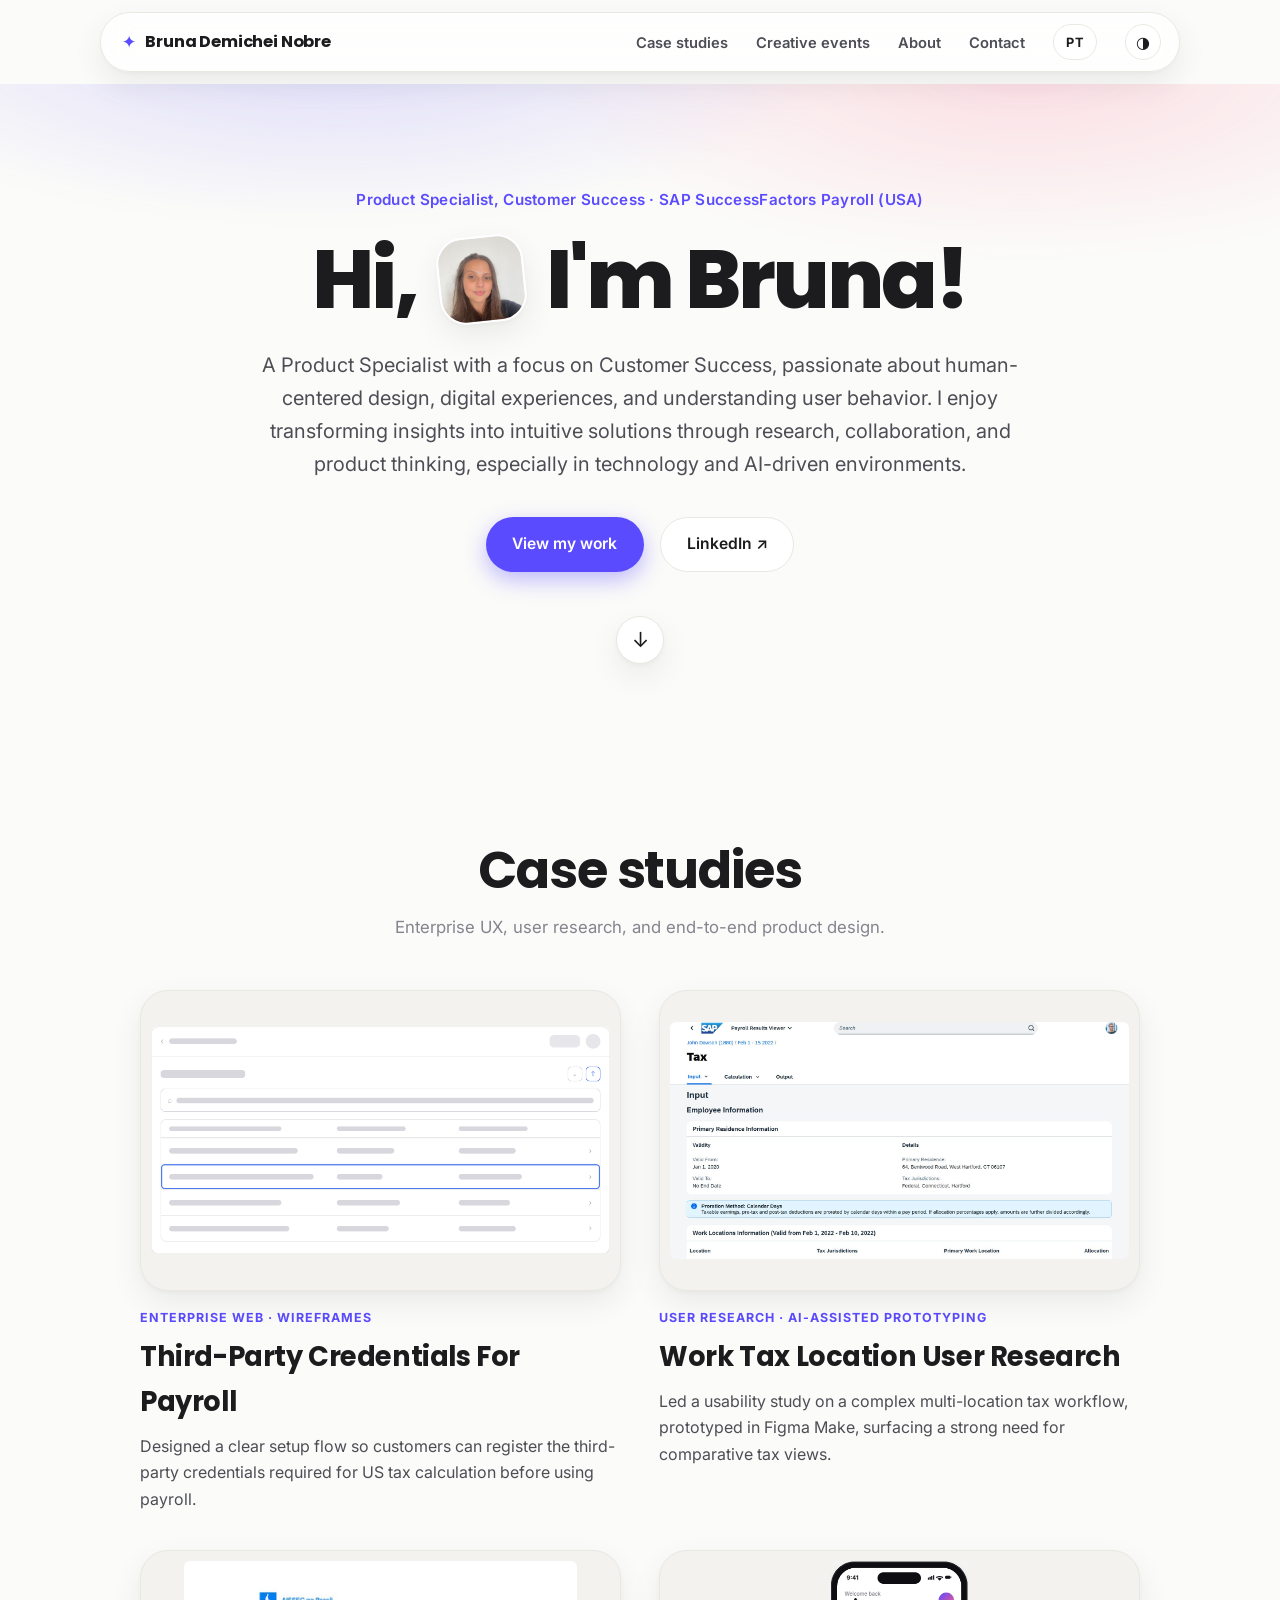
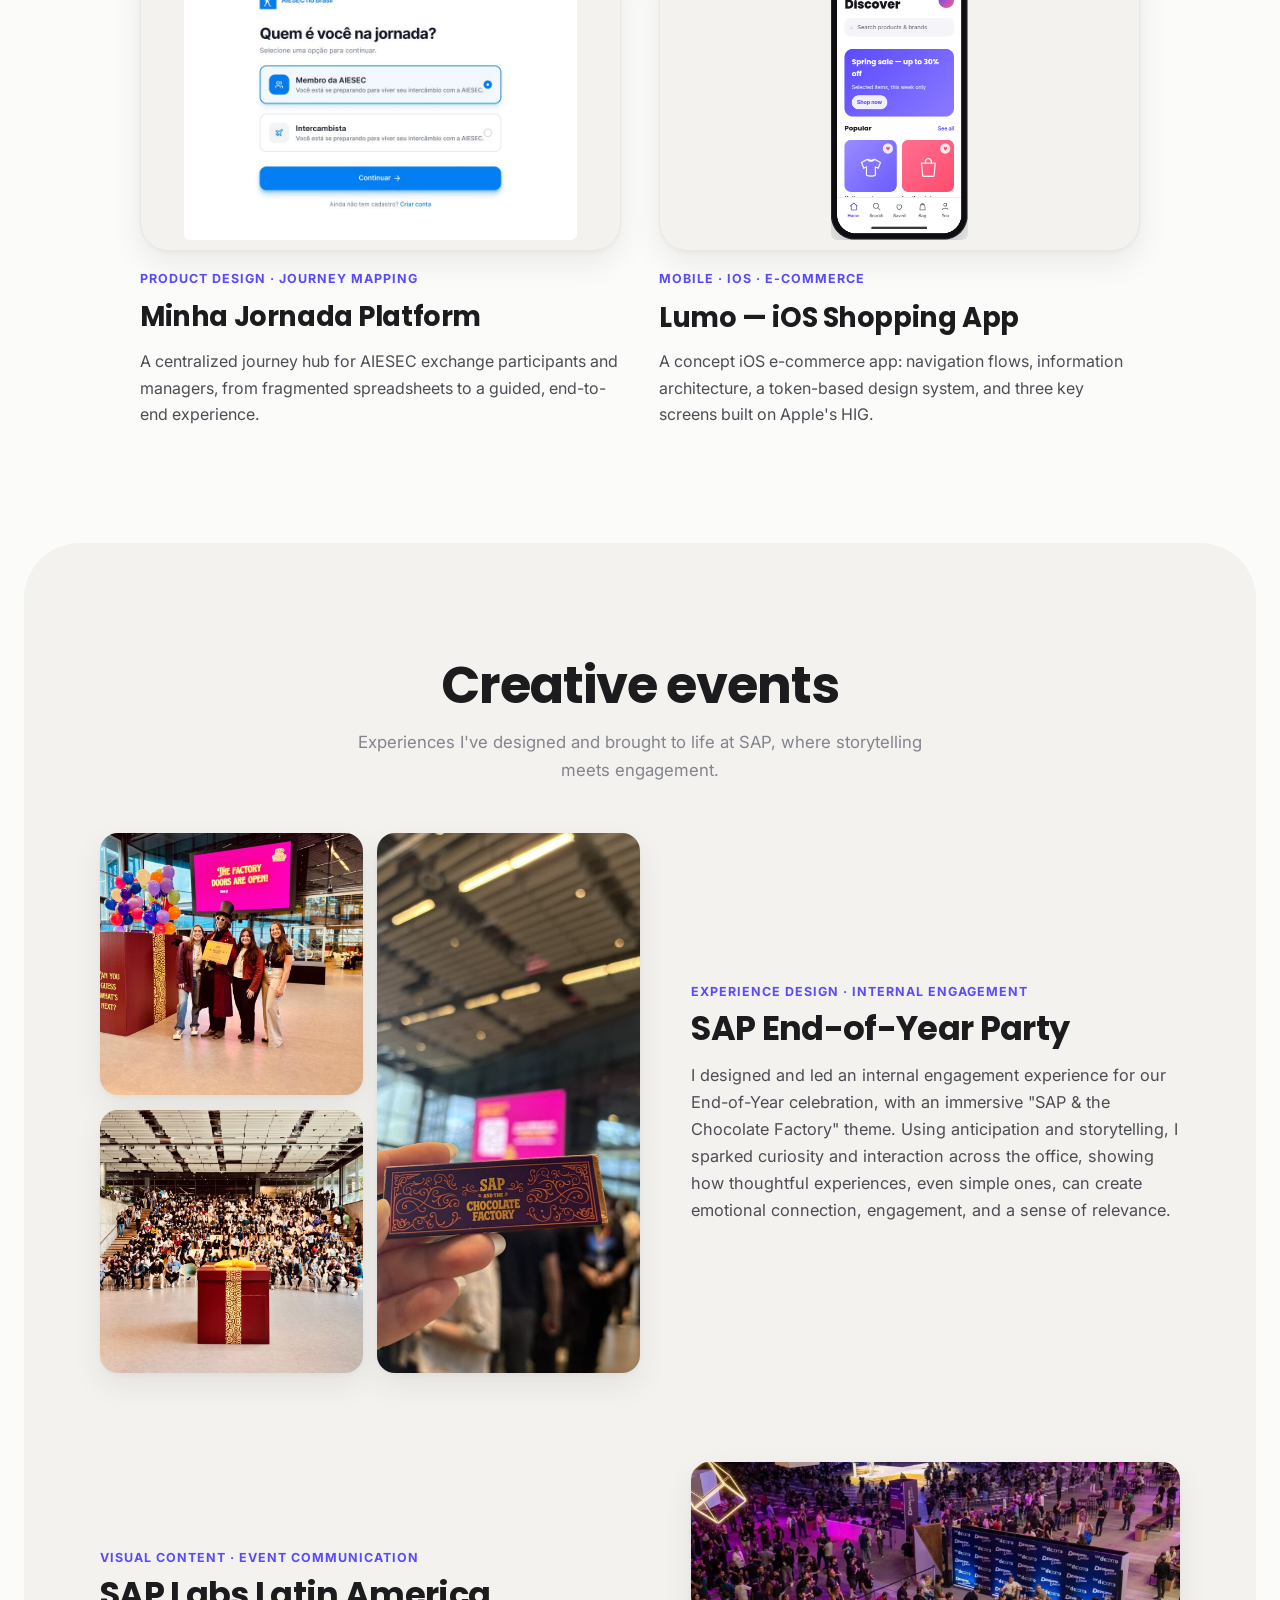
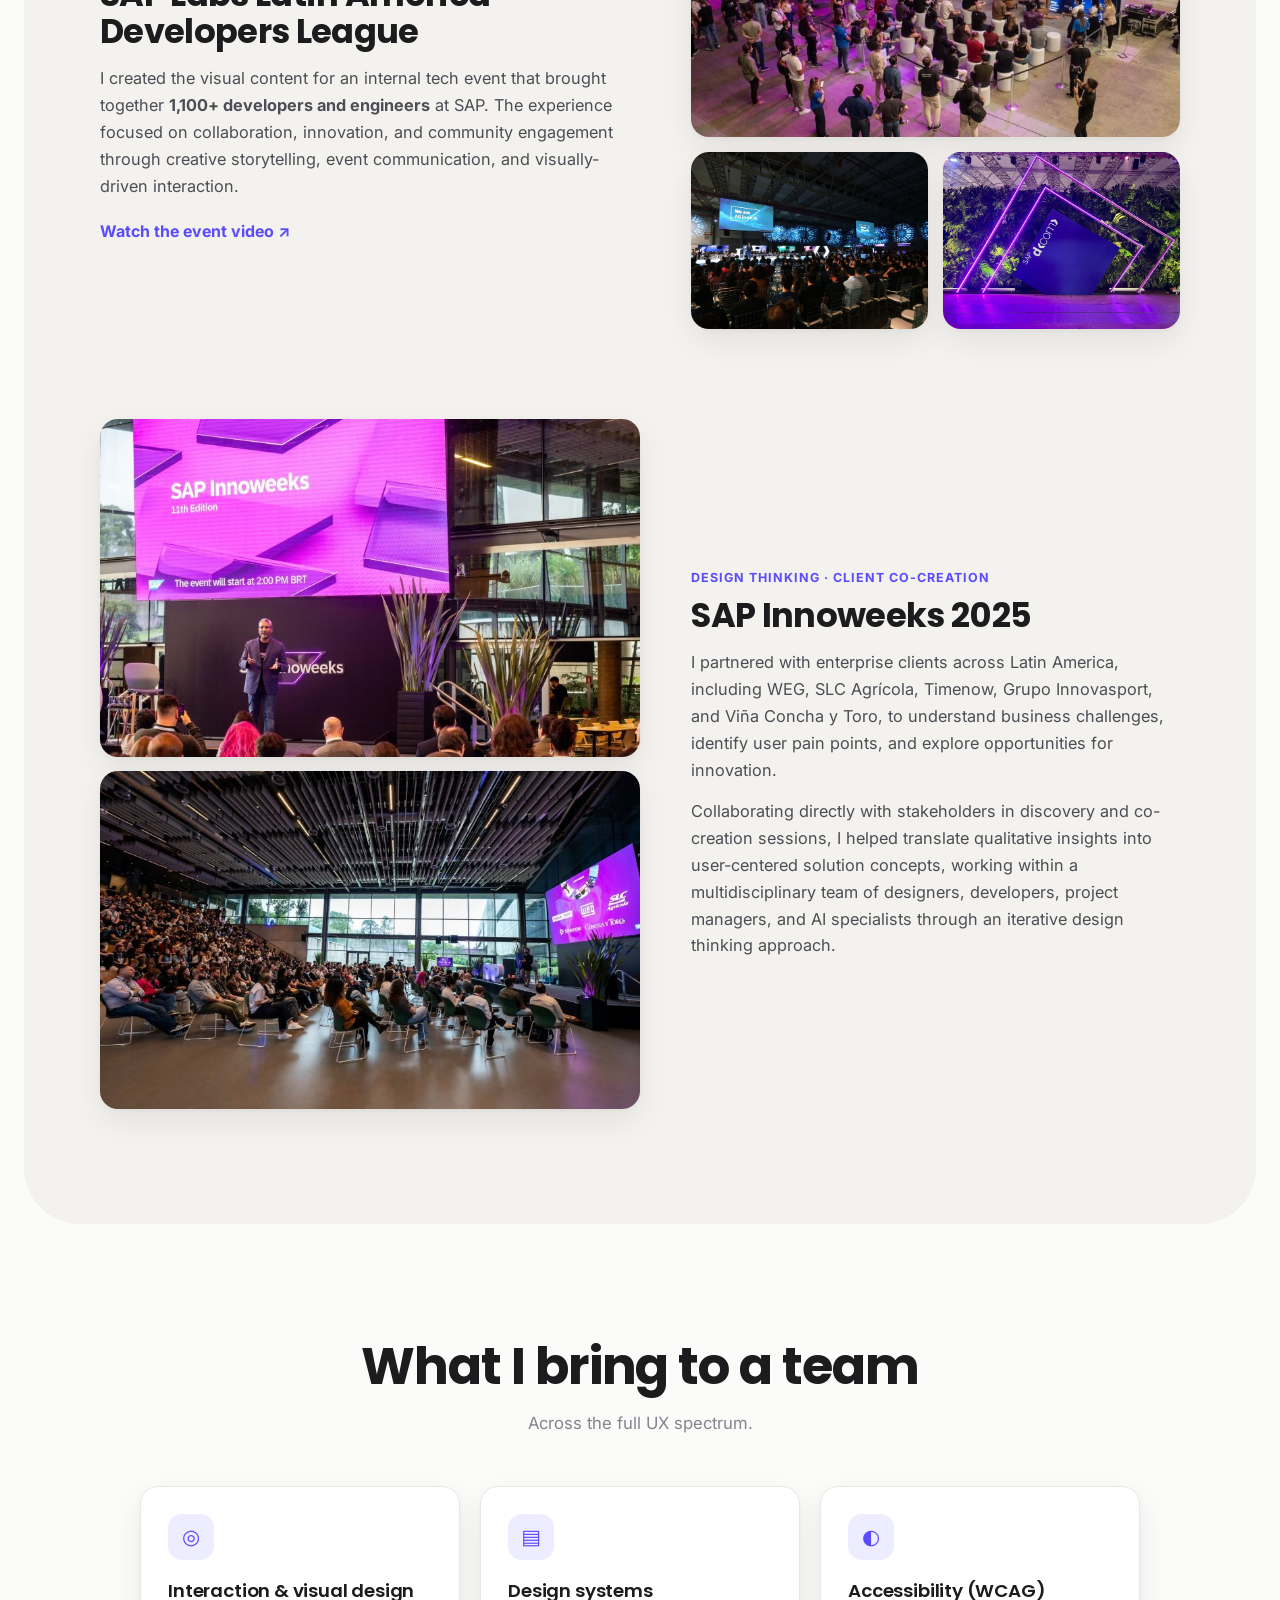
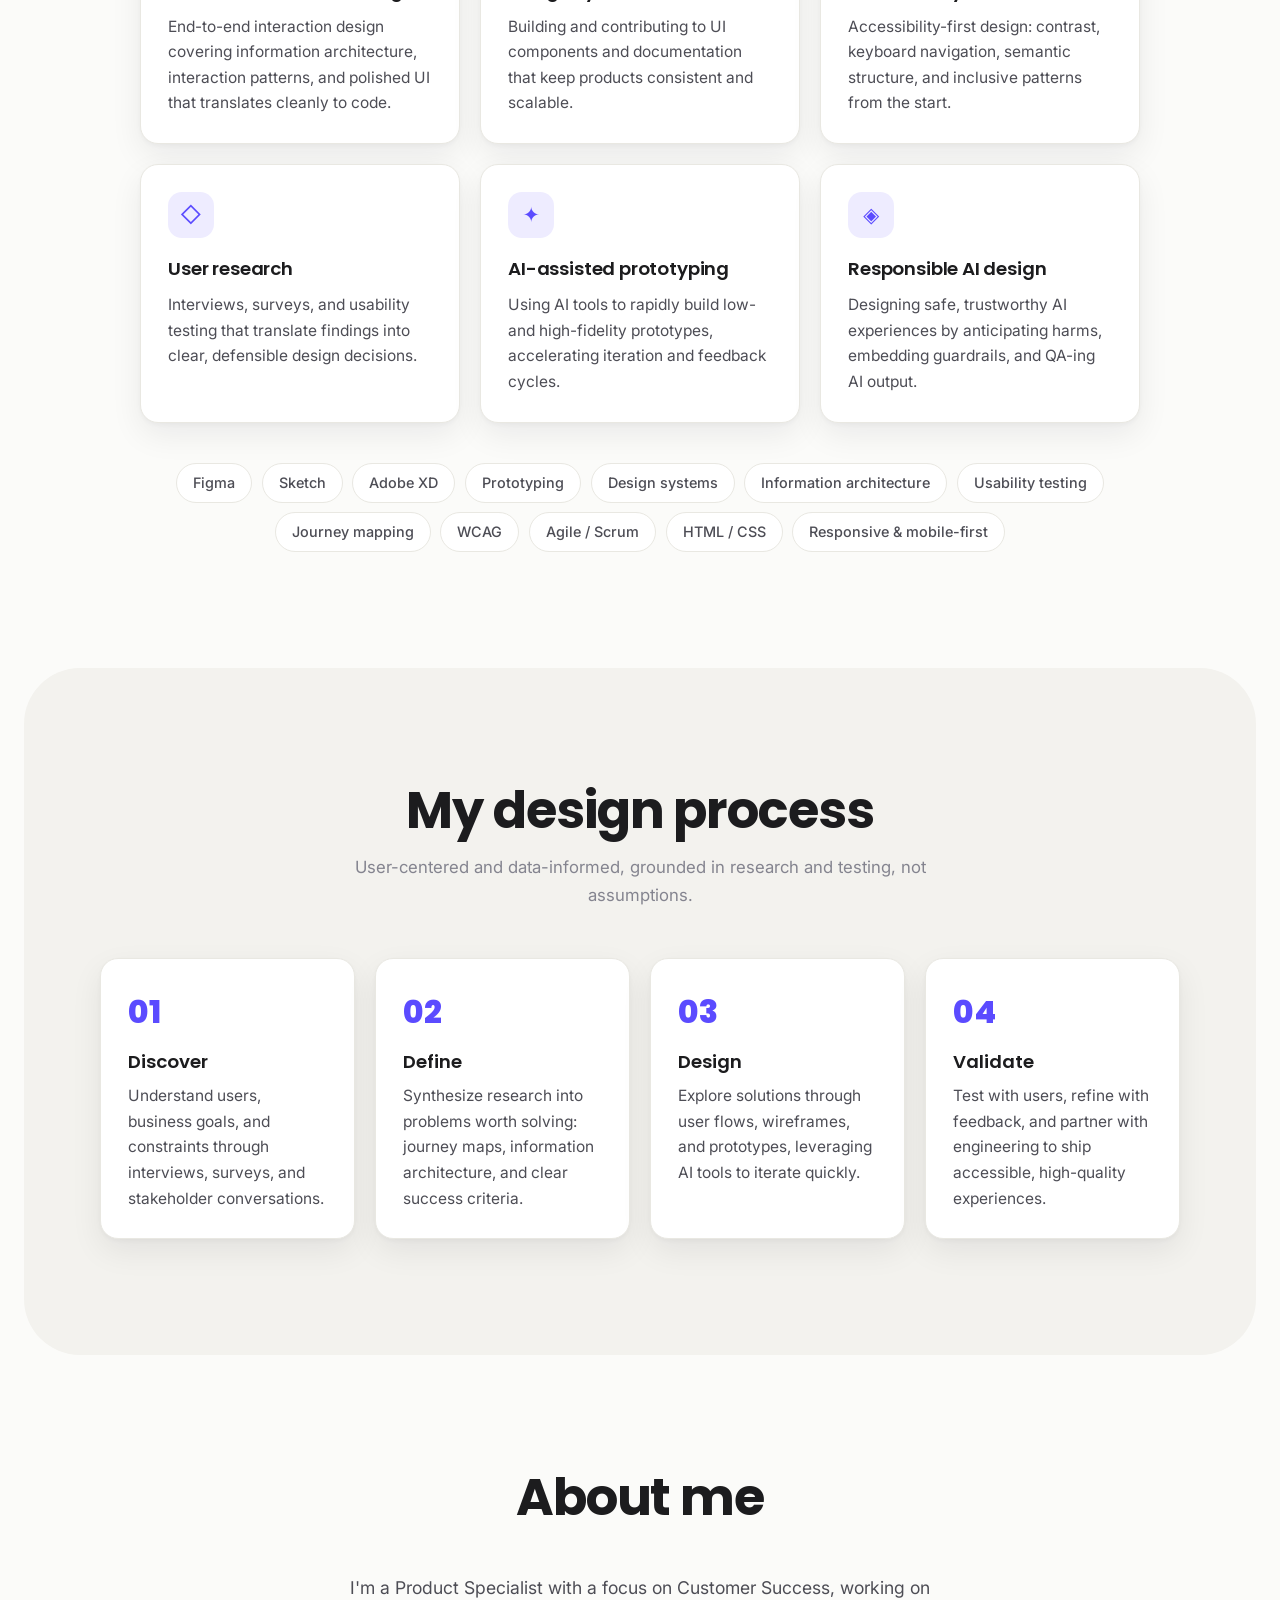
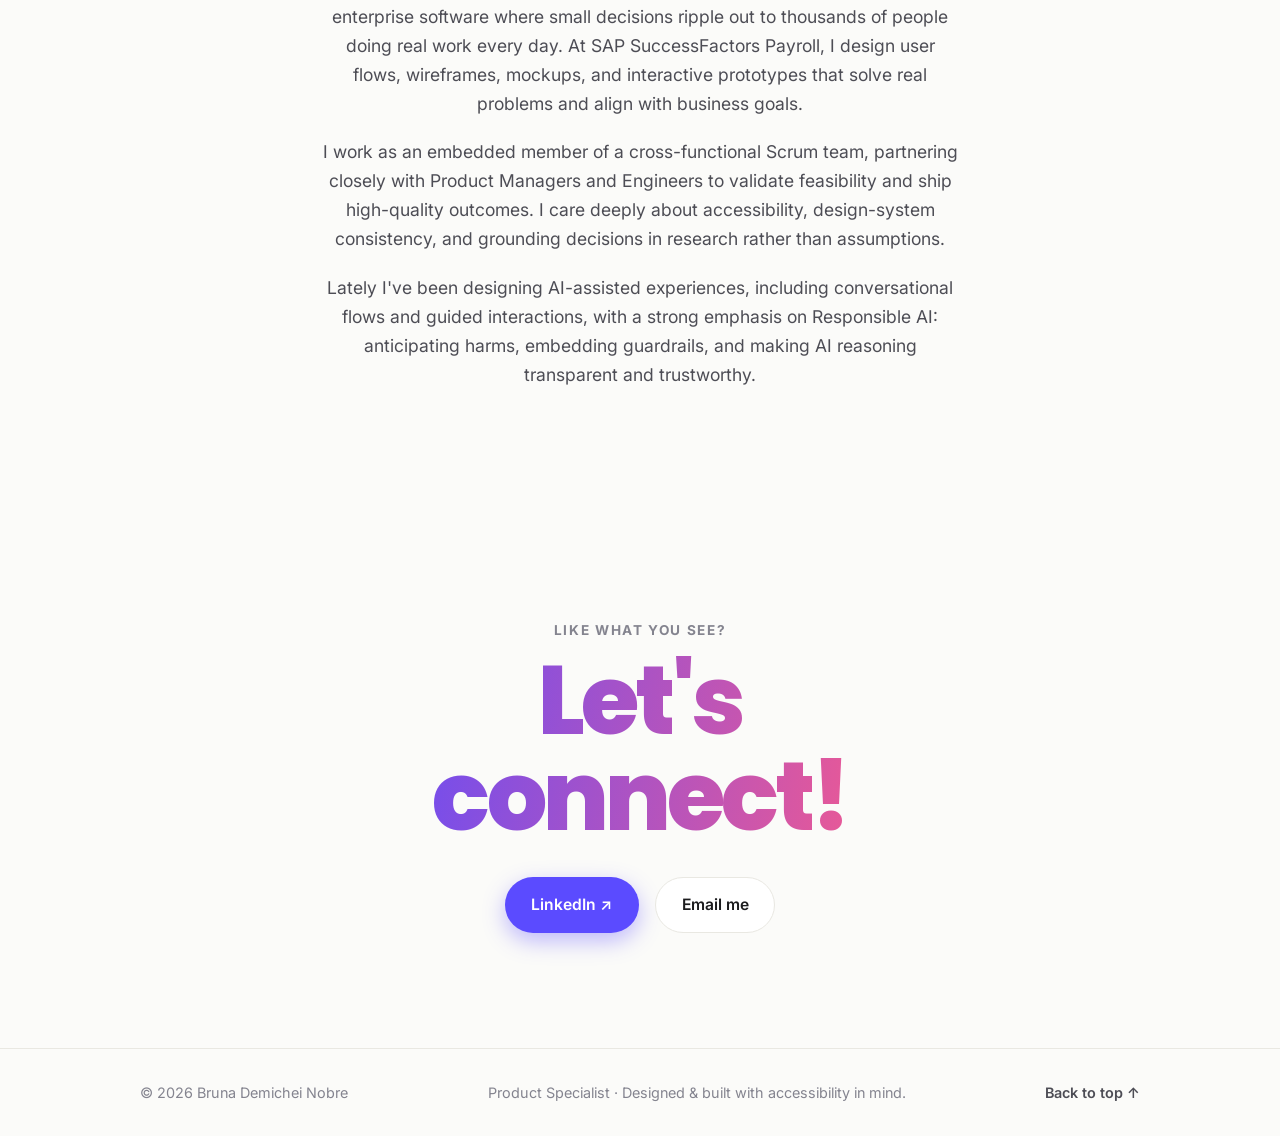
==== commit 51b7d835: "Reframe identity as Product Specialist focused on Customer Success Co-Authored-By: Devin AI <1582432" ====
--- a/index.html
+++ b/index.html
@@ -3,12 +3,12 @@
 <head>
   <meta charset="UTF-8" />
   <meta name="viewport" content="width=device-width, initial-scale=1.0" />
-  <meta name="description" content="Bruna Demichei Nobre · UX Designer specializing in enterprise software, design systems, accessibility, and AI-assisted experiences." />
+  <meta name="description" content="Bruna Demichei Nobre · Product Specialist with a focus on Customer Success, working across enterprise software, design systems, accessibility, and AI-assisted experiences." />
   <meta name="author" content="Bruna Demichei Nobre" />
-  <title>Bruna Demichei Nobre · UX Designer</title>
+  <title>Bruna Demichei Nobre · Product Specialist</title>
 
   <!-- Open Graph (for nice link previews when shared) -->
-  <meta property="og:title" content="Bruna Demichei Nobre · UX Designer" />
+  <meta property="og:title" content="Bruna Demichei Nobre · Product Specialist" />
   <meta property="og:description" content="User-centered design for enterprise software, design systems, accessibility, and AI-assisted experiences." />
   <meta property="og:type" content="website" />
 
@@ -58,14 +58,15 @@
     <!-- ===== Hero ===== -->
     <section class="hero" aria-labelledby="hero-title">
       <div class="hero__inner">
-        <p class="hero__eyebrow reveal" data-i18n="hero.eyebrow">UX Designer · SAP SuccessFactors Payroll (USA)</p>
+        <p class="hero__eyebrow reveal" data-i18n="hero.eyebrow">Product Specialist, Customer Success · SAP SuccessFactors Payroll (USA)</p>
         <h1 class="hero__title reveal" id="hero-title" data-i18n-html="hero.title">
           Hi, <span class="hero__photo"><img src="assets/bruna-headshot.jpg" alt="" /></span> I'm Bruna!
         </h1>
         <p class="hero__lede reveal" data-i18n="hero.lede">
-          A UX Designer passionate about human-centered design, digital experiences, and understanding
-          user behavior. I enjoy transforming insights into intuitive solutions through research,
-          collaboration, and product thinking, especially in technology and AI-driven environments.
+          A Product Specialist with a focus on Customer Success, passionate about human-centered design,
+          digital experiences, and understanding user behavior. I enjoy transforming insights into
+          intuitive solutions through research, collaboration, and product thinking, especially in
+          technology and AI-driven environments.
         </p>
         <div class="hero__actions reveal">
           <a class="btn btn--primary" href="#work" data-i18n="hero.cta1">View my work</a>
@@ -287,10 +288,10 @@
       </div>
       <div class="about__body reveal">
         <p data-i18n="about.p1">
-          I'm a UX designer focused on enterprise software, where small design decisions ripple out to
-          thousands of people doing real work every day. At SAP SuccessFactors Payroll, I design user
-          flows, wireframes, mockups, and interactive prototypes that solve real problems and align with
-          business goals.
+          I'm a Product Specialist with a focus on Customer Success, working on enterprise software where
+          small decisions ripple out to thousands of people doing real work every day. At SAP
+          SuccessFactors Payroll, I design user flows, wireframes, mockups, and interactive prototypes
+          that solve real problems and align with business goals.
         </p>
         <p data-i18n="about.p2">
           I work as an embedded member of a cross-functional Scrum team, partnering closely with Product
@@ -324,7 +325,7 @@
   <footer class="site-footer">
     <div class="site-footer__inner">
       <p>© <span id="year"></span> Bruna Demichei Nobre</p>
-      <p class="site-footer__meta" data-i18n="footer.meta">UX Designer · Designed &amp; built with accessibility in mind.</p>
+      <p class="site-footer__meta" data-i18n="footer.meta">Product Specialist · Designed &amp; built with accessibility in mind.</p>
       <a href="#top" class="site-footer__top" data-i18n="footer.top">Back to top ↑</a>
     </div>
   </footer>
@@ -337,9 +338,9 @@
       "nav.about": "Sobre",
       "nav.contact": "Contato",
 
-      "hero.eyebrow": "UX Designer · SAP SuccessFactors Payroll (EUA)",
+      "hero.eyebrow": "Product Specialist, Customer Success · SAP SuccessFactors Payroll (EUA)",
       "hero.title": "Oi, <span class=\"hero__photo\"><img src=\"assets/bruna-headshot.jpg\" alt=\"\" /></span> eu sou a Bruna!",
-      "hero.lede": "UX Designer apaixonada por design centrado no ser humano, experiências digitais e pela compreensão do comportamento das pessoas. Gosto de transformar insights em soluções intuitivas por meio de pesquisa, colaboração e product thinking, especialmente em ambientes de tecnologia e IA.",
+      "hero.lede": "Product Specialist com foco em Customer Success, apaixonada por design centrado no ser humano, experiências digitais e pela compreensão do comportamento das pessoas. Gosto de transformar insights em soluções intuitivas por meio de pesquisa, colaboração e product thinking, especialmente em ambientes de tecnologia e IA.",
       "hero.cta1": "Ver meu trabalho",
 
       "work.title": "Cases",
@@ -406,7 +407,7 @@
       "proc.s4d": "Testar com usuários, refinar com feedback e trabalhar junto à engenharia para entregar experiências acessíveis e de alta qualidade.",
 
       "about.title": "Sobre mim",
-      "about.p1": "Sou UX designer com foco em software enterprise, onde pequenas decisões de design impactam milhares de pessoas em seu trabalho diário. Na SAP SuccessFactors Payroll, desenho user flows, wireframes, mockups e protótipos interativos que resolvem problemas reais e se alinham aos objetivos de negócio.",
+      "about.p1": "Sou Product Specialist com foco em Customer Success, atuando em software enterprise onde pequenas decisões impactam milhares de pessoas em seu trabalho diário. Na SAP SuccessFactors Payroll, desenho user flows, wireframes, mockups e protótipos interativos que resolvem problemas reais e se alinham aos objetivos de negócio.",
       "about.p2": "Atuo como membro integrado de um time Scrum multifuncional, em parceria próxima com Product Managers e Engenheiros para validar viabilidade e entregar resultados de alta qualidade. Me importo profundamente com acessibilidade, consistência de design system e com fundamentar decisões em pesquisa, não em suposições.",
       "about.p3": "Recentemente venho desenhando experiências assistidas por IA, incluindo fluxos conversacionais e interações guiadas, com forte ênfase em IA responsável: antecipando riscos, embutindo guardrails e tornando o raciocínio da IA transparente e confiável.",
 
@@ -414,7 +415,7 @@
       "contact.title": "Vamos conversar!",
       "contact.email": "Enviar e-mail",
 
-      "footer.meta": "UX Designer · Desenhado &amp; construído com acessibilidade em mente.",
+      "footer.meta": "Product Specialist · Desenhado &amp; construído com acessibilidade em mente.",
       "footer.top": "Voltar ao topo ↑"
     };
   </script>
--- a/styles.css
+++ b/styles.css
@@ -1393,7 +1393,7 @@
 
 /* Cart / checkout */
 .app__line { display: flex; gap: 10px; align-items: center; }
-.app__line-thumb { width: 46px; height: 46px; border-radius: 11px; flex: none; }
+.app__line-thumb { width: 46px; height: 46px; border-radius: 11px; flex: none; position: relative; overflow: hidden; }
 .app__line-info { flex: 1; display: flex; flex-direction: column; gap: 3px; }
 .app__stepper { display: flex; align-items: center; gap: 8px; color: var(--app-soft); font-size: 12px; }
 .app__stepper b { color: var(--app-ink); }
@@ -1409,6 +1409,64 @@
   --app-line: #2a2933;
   --app-card: #201f28;
   --app-accent: #8c7cff;
+}
+
+/* ---- Product illustrations (so tiles show a product, not just color) ---- */
+.app__art { position: absolute; inset: 0; margin: auto; width: 58%; height: 58%; }
+.app__art path, .app__art rect, .app__art circle, .app__art line { stroke: rgba(255,255,255,0.92); }
+.app__hero .app__art { width: 46%; height: 46%; }
+.app__line-thumb .app__art, .device__screen .app__thumb .app__art { pointer-events: none; }
+
+/* ---- iOS status bar glyphs ---- */
+.app__statusicons { display: inline-flex; align-items: center; gap: 5px; }
+.app__statusicons svg { display: block; }
+.app__statusicons svg [fill] { fill: var(--app-ink); }
+
+/* ---- iOS tab bar with labels ---- */
+.app__tabbar { padding: 7px 10px 8px; gap: 2px; }
+.app__tab { display: flex; flex-direction: column; align-items: center; gap: 2px; flex: 1; color: var(--app-soft); }
+.app__tab svg { width: 20px; height: 20px; }
+.app__tab svg [stroke] { stroke: currentColor; }
+.app__tab span { font-size: 8px; font-weight: 600; }
+.app__tab--on { color: var(--app-accent); }
+
+/* ---- iOS home indicator ---- */
+.app__home { display: flex; justify-content: center; padding: 6px 0 8px; background: var(--app-bg); }
+.app__home::after { content: ""; width: 108px; height: 5px; border-radius: 3px; background: var(--app-ink); opacity: 0.85; }
+
+/* ---- iOS large title ---- */
+.app__largetitle { font-family: var(--font-display); font-weight: 800; font-size: 24px; line-height: 1.1; letter-spacing: -0.01em; }
+
+/* ---- iOS segmented control ---- */
+.app__segment { display: flex; background: var(--app-card); border-radius: 9px; padding: 2px; gap: 2px; }
+.app__segment span { flex: 1; text-align: center; font-size: 9px; font-weight: 600; padding: 5px 0; border-radius: 7px; color: var(--app-soft); }
+.app__segment .on { background: var(--app-bg); color: var(--app-ink); box-shadow: 0 1px 3px rgba(20,20,25,0.14); }
+
+/* ---- iOS nav bar (title + back) ---- */
+.app__navbar { display: flex; align-items: center; justify-content: space-between; padding-top: 4px; }
+.app__navbar .app__navtitle { font-family: var(--font-display); font-weight: 700; font-size: 15px; }
+.app__navbtn { width: 28px; height: 28px; border-radius: 50%; background: var(--app-card); display: grid; place-items: center; color: var(--app-ink); font-size: 13px; }
+
+/* ============================================================
+   Atomic design ladder
+   ============================================================ */
+.atomic { display: grid; grid-template-columns: repeat(4, 1fr); gap: 0.9rem; margin-top: 1.6rem; align-items: stretch; }
+.atomic__step { border: 1px solid var(--border); border-radius: 16px; padding: 1.1rem; background: var(--surface); box-shadow: var(--shadow); display: flex; flex-direction: column; gap: 0.6rem; position: relative; }
+.atomic__k { font-size: 0.72rem; font-weight: 700; text-transform: uppercase; letter-spacing: 0.06em; color: var(--accent); }
+.atomic__step h4 { font-family: var(--font-display); font-size: 1rem; margin: 0; }
+.atomic__step p { font-size: 0.85rem; color: var(--text-soft); margin: 0; }
+.atomic__tags { display: flex; flex-wrap: wrap; gap: 0.35rem; margin-top: auto; }
+.atomic__tags span { font-size: 0.72rem; padding: 0.2rem 0.5rem; border-radius: 999px; background: var(--bg-alt); border: 1px solid var(--border); color: var(--text-muted); }
+.atomic__step:not(:last-child)::after {
+  content: "→"; position: absolute; right: -0.72rem; top: 50%; transform: translateY(-50%);
+  color: var(--text-muted); font-weight: 700; z-index: 2;
+}
+@media (max-width: 720px) {
+  .atomic { grid-template-columns: 1fr 1fr; }
+  .atomic__step:nth-child(2)::after, .atomic__step:not(:last-child)::after { content: none; }
+}
+@media (max-width: 460px) {
+  .atomic { grid-template-columns: 1fr; }
 }
 
 /* Design system / tokens strip */
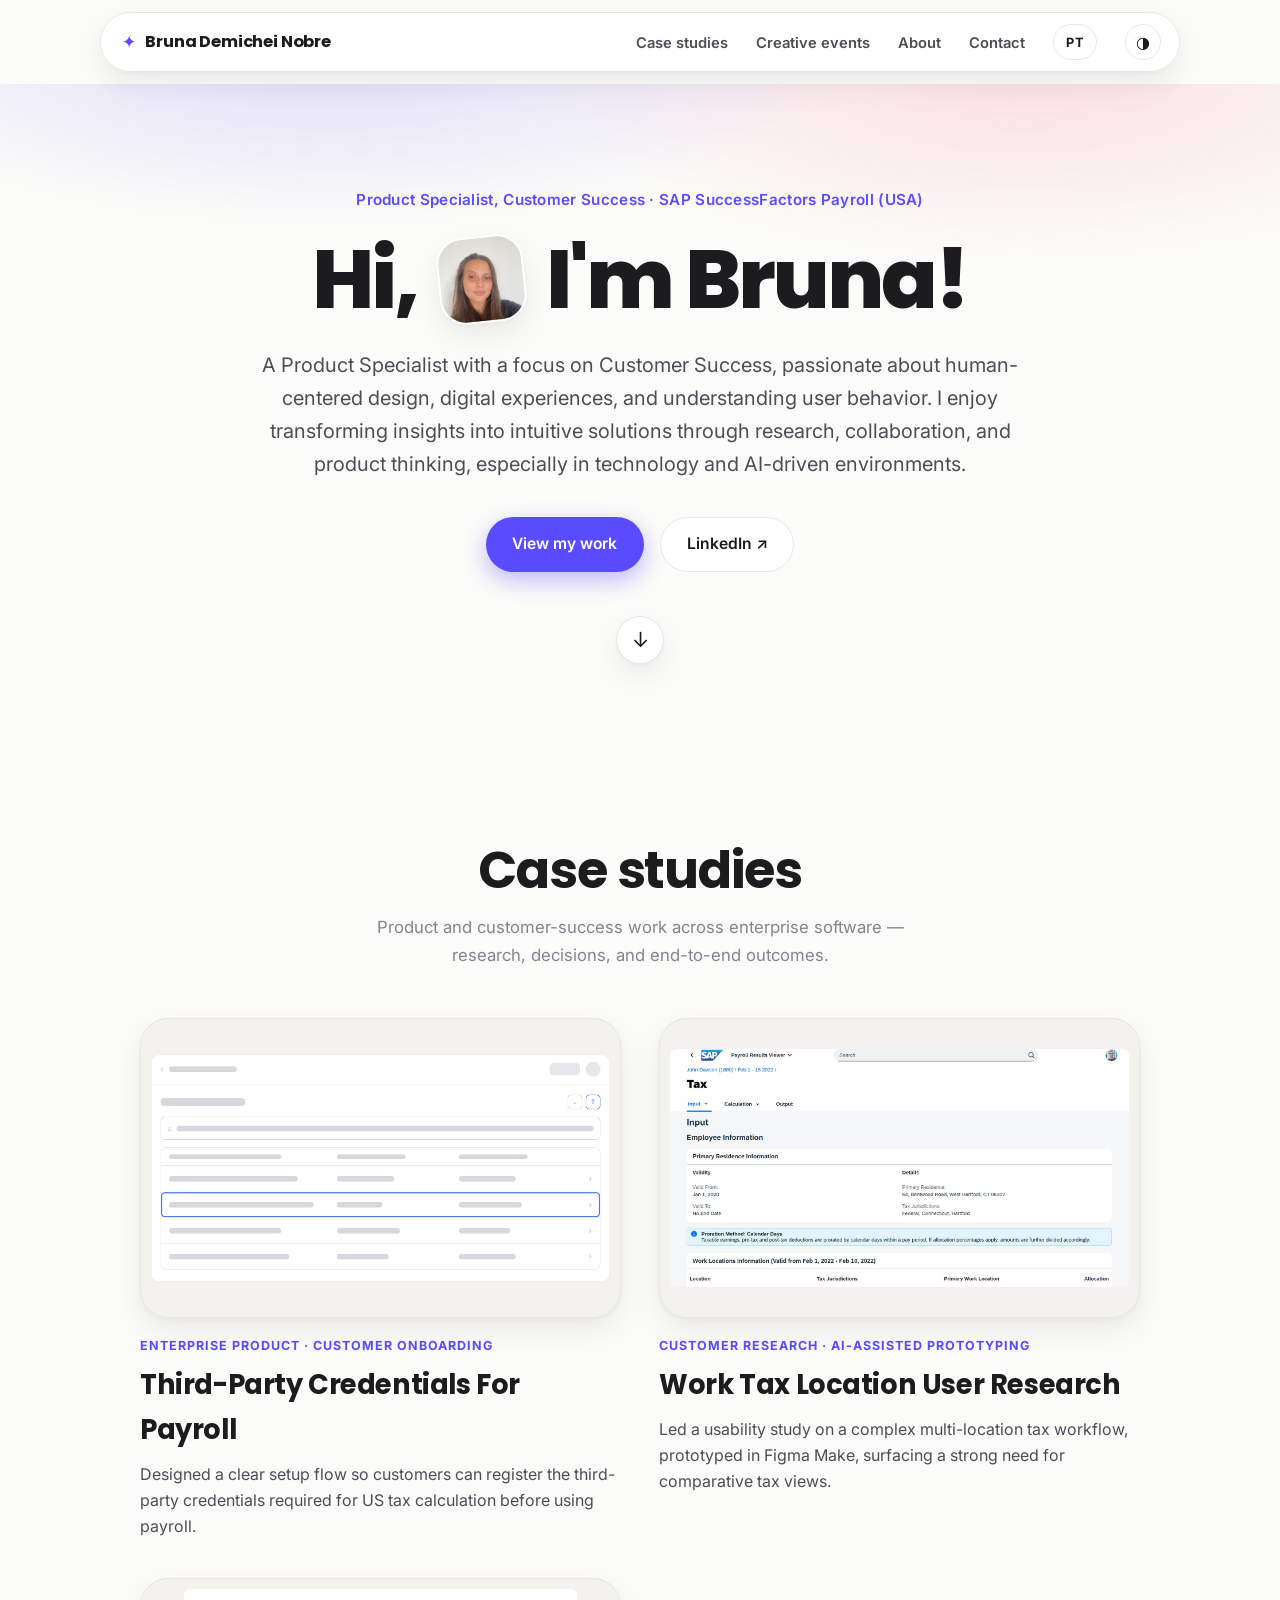
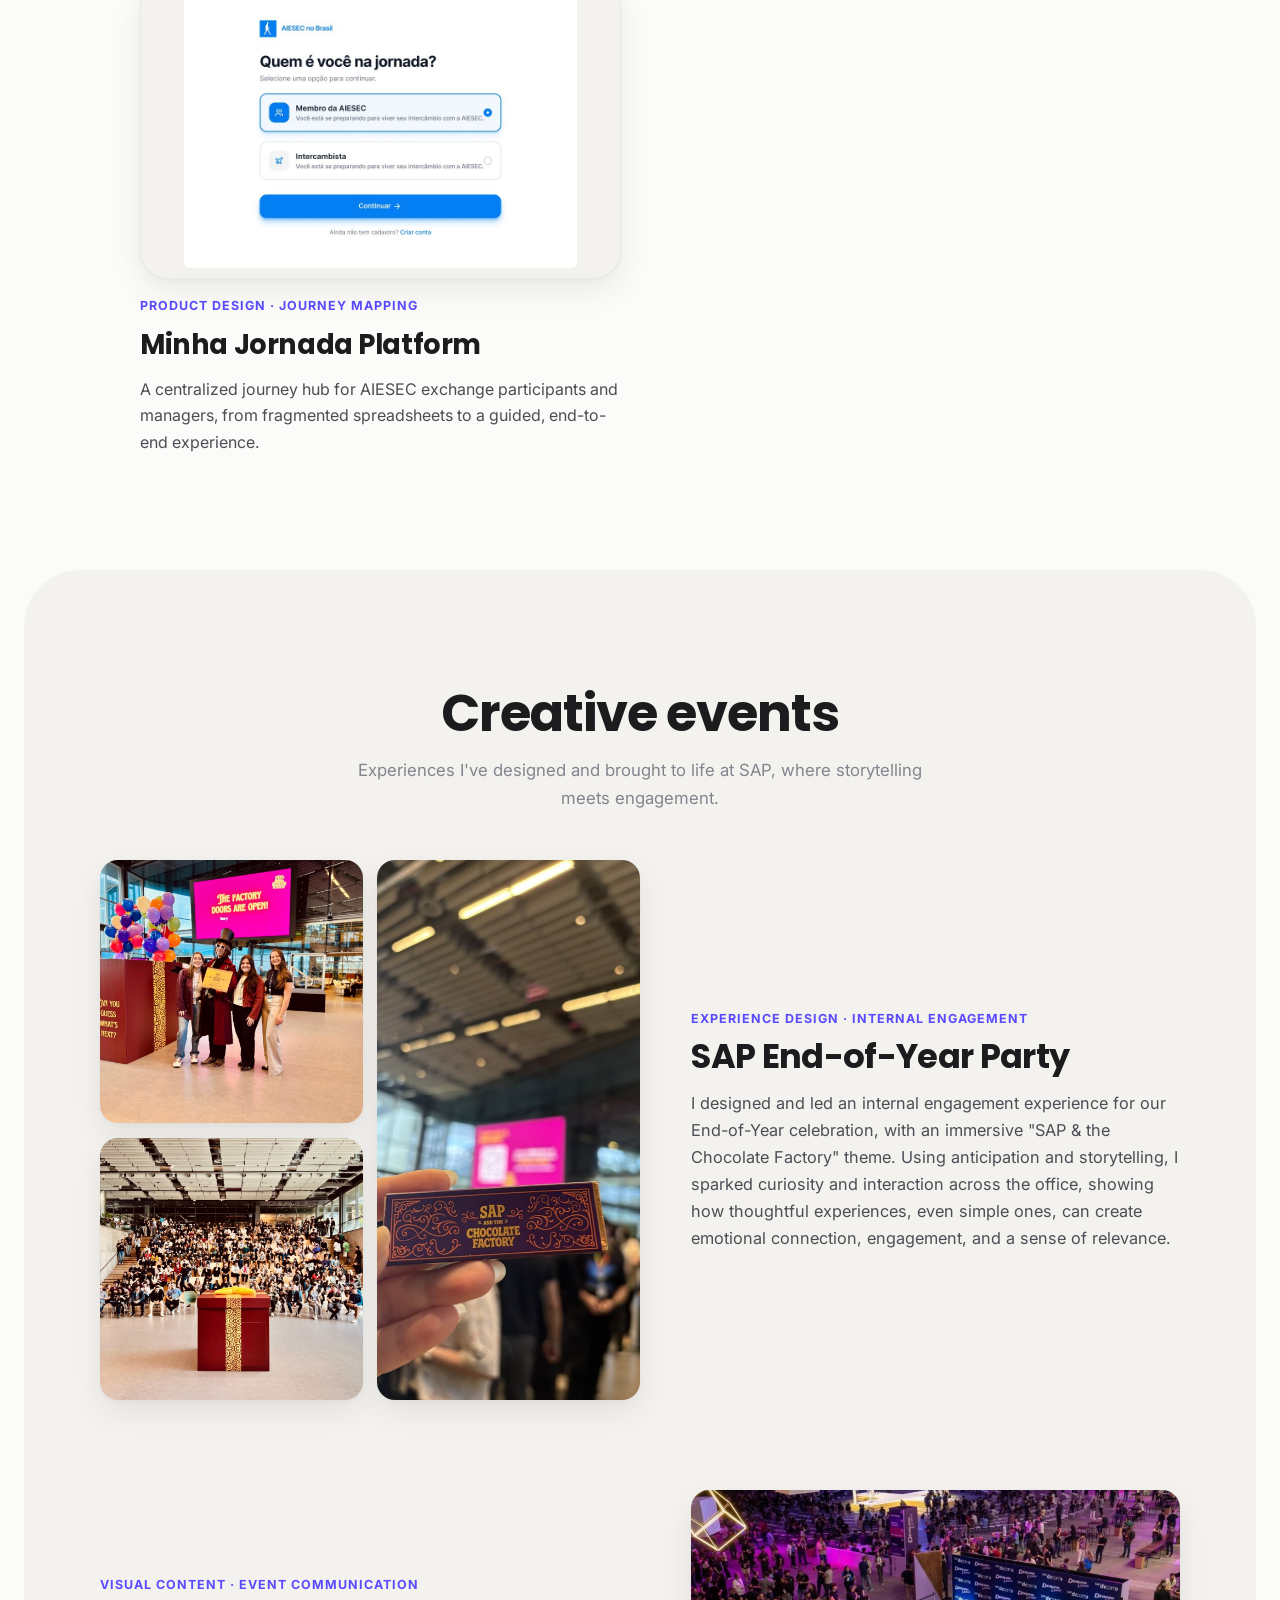
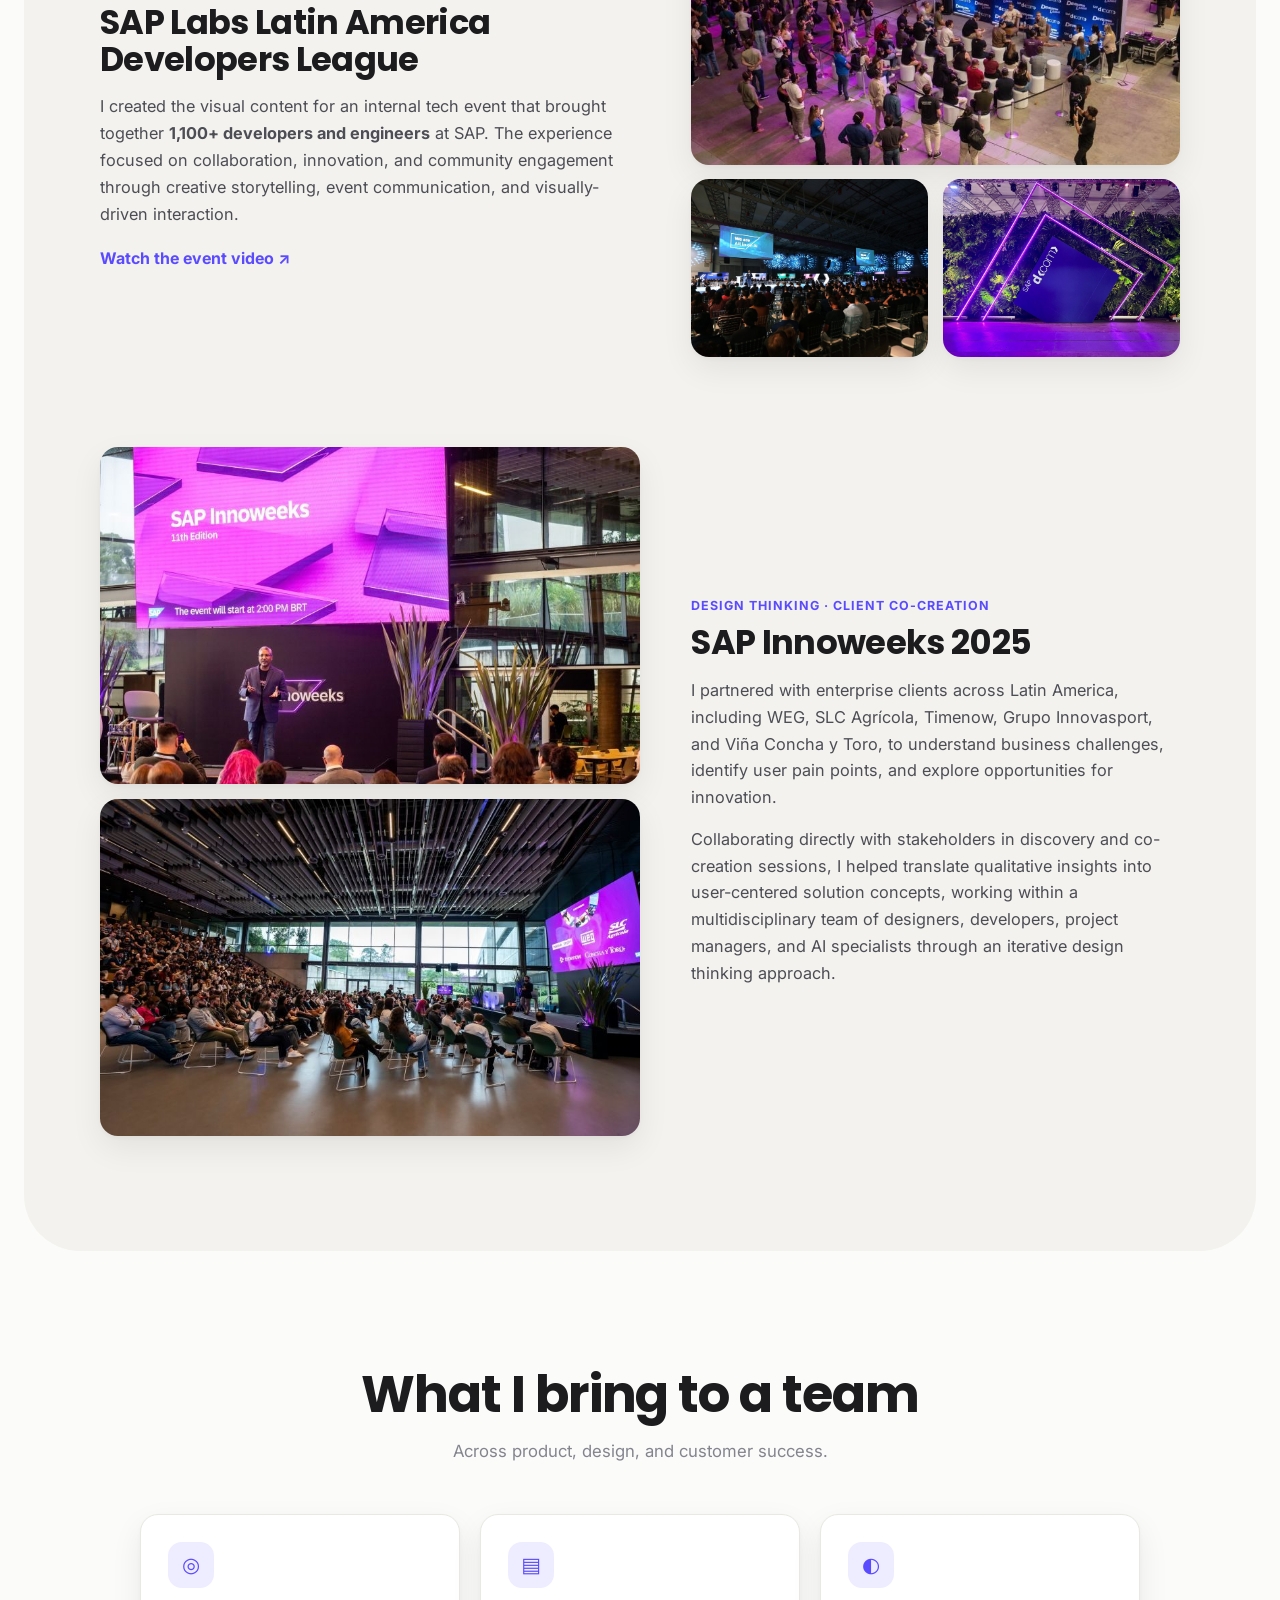
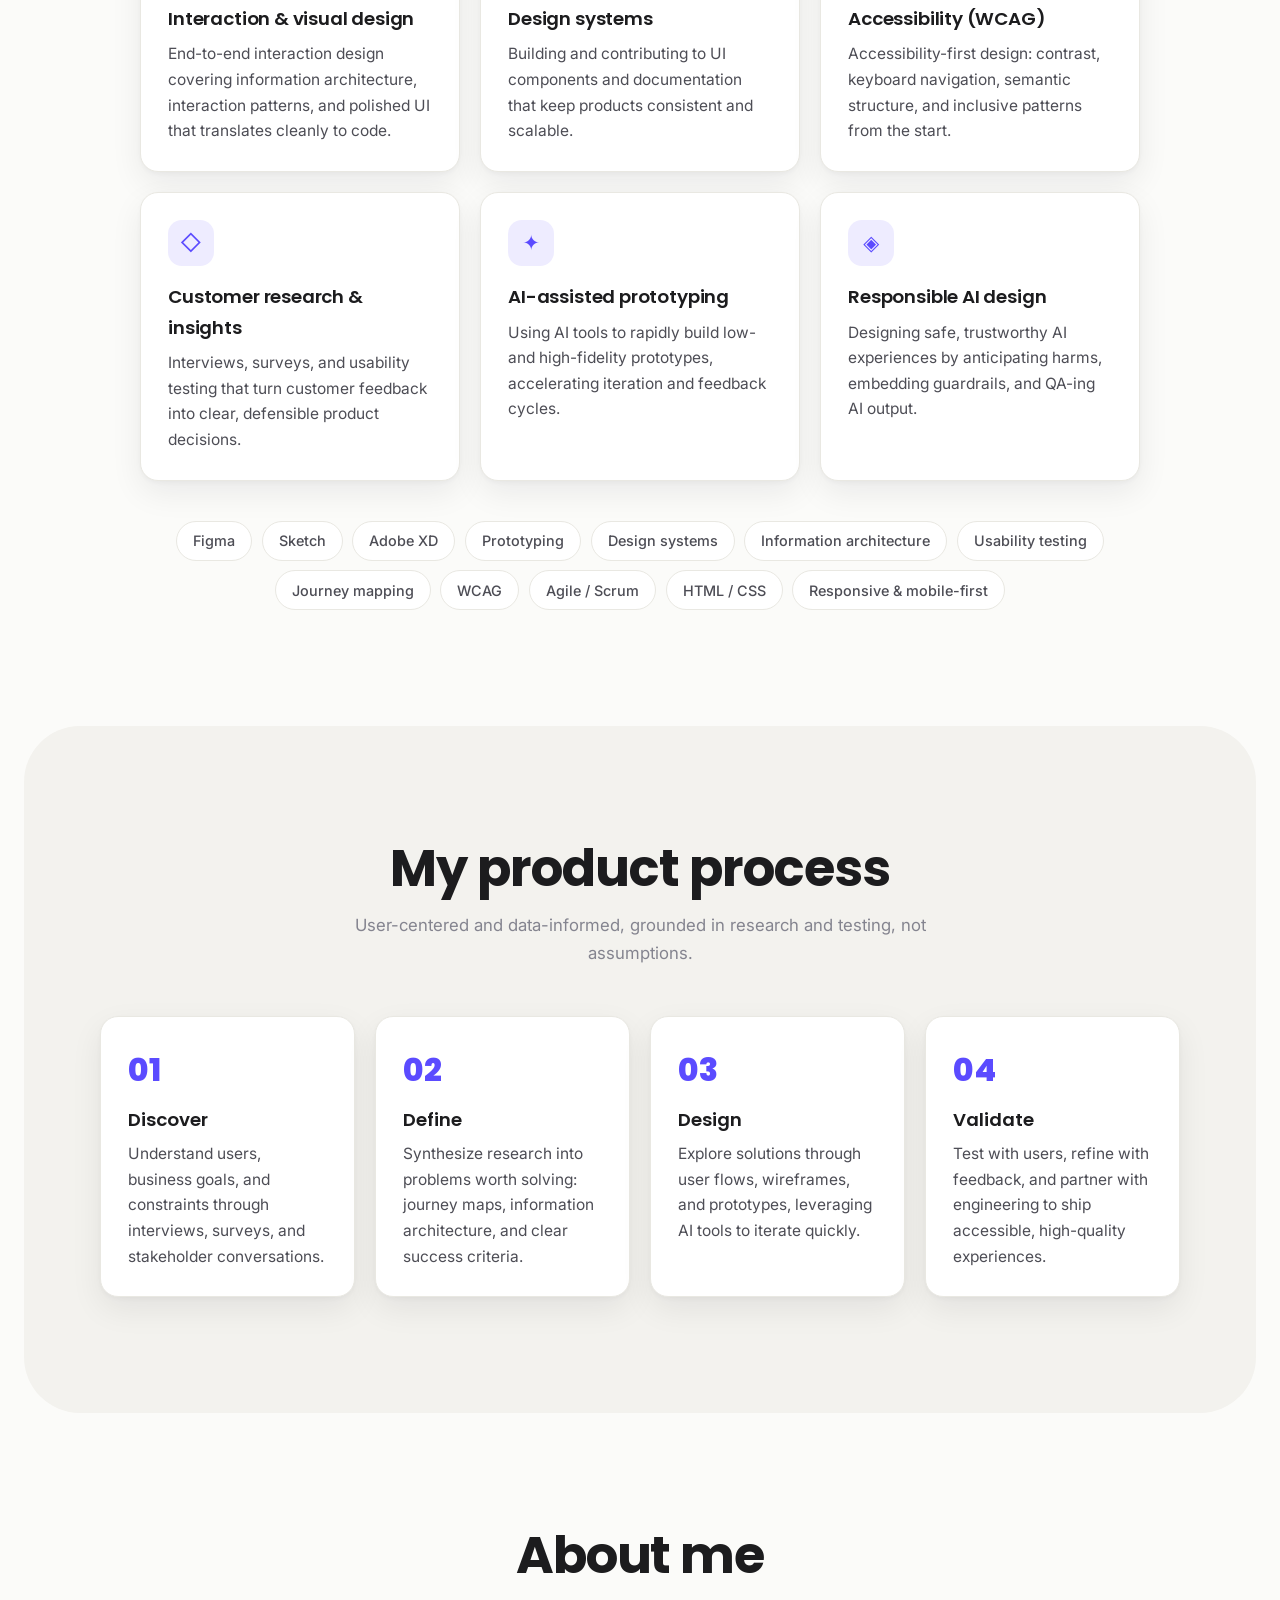
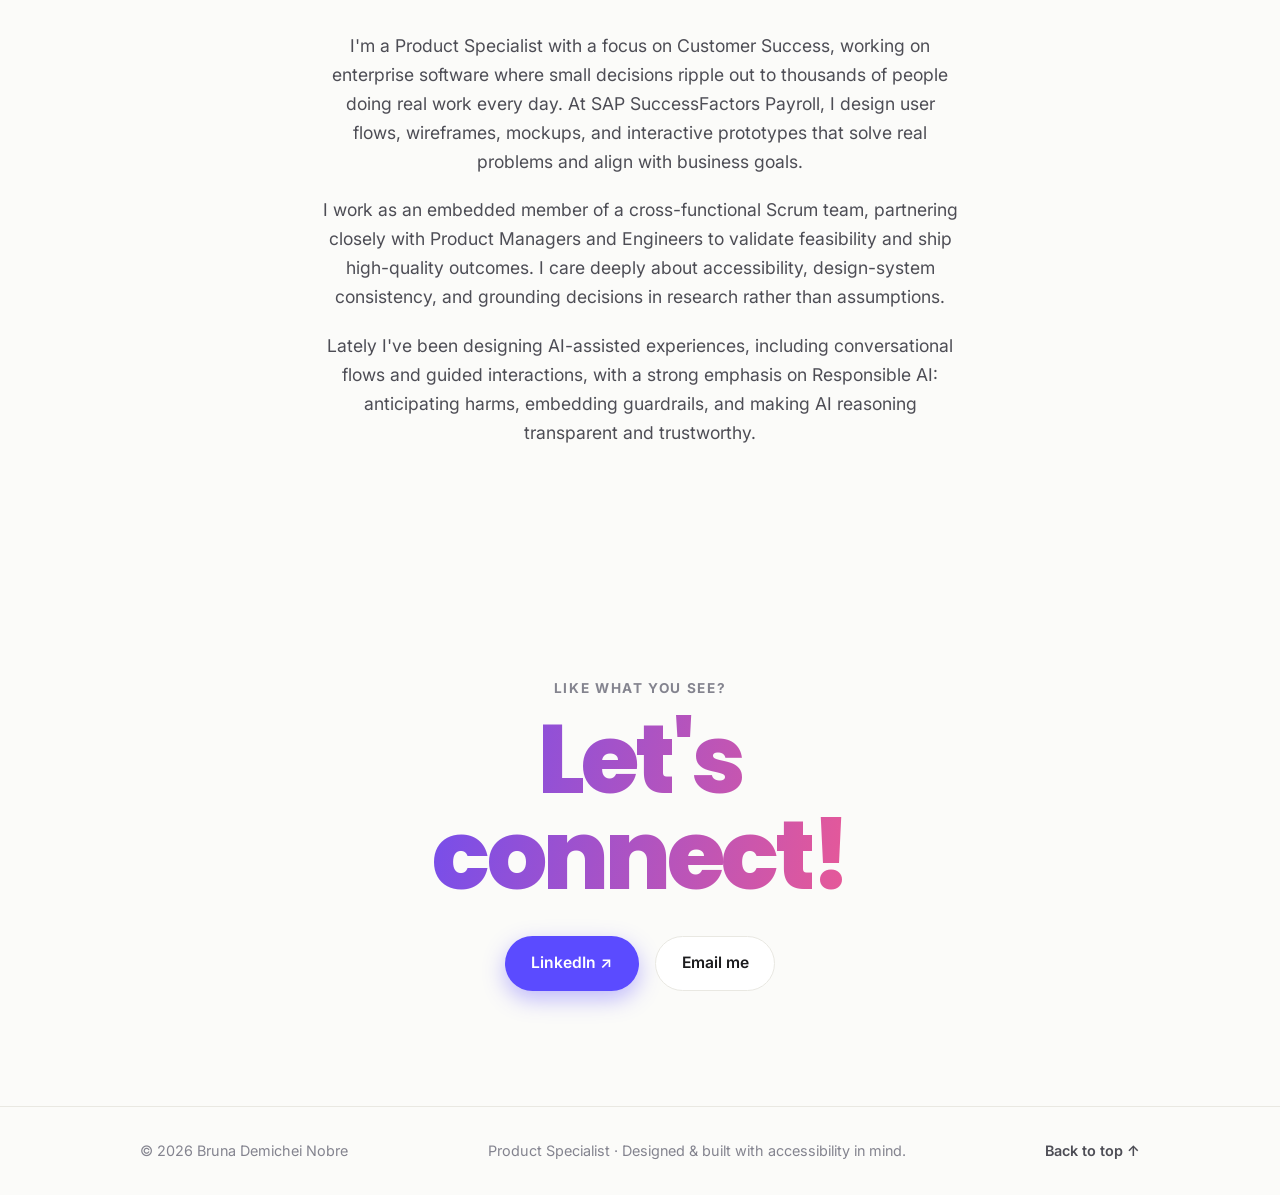
==== commit 74c0502a: "Remove iOS e-commerce case; reframe portfolio toward Product & Customer Success Co-Authored-By: Devi" ====
--- a/index.html
+++ b/index.html
@@ -82,14 +82,14 @@
     <section class="section" id="work" aria-labelledby="work-title">
       <div class="section__head section__head--center reveal">
         <h2 class="section__title" id="work-title" data-i18n="work.title">Case studies</h2>
-        <p class="section__sub" data-i18n="work.sub">Enterprise UX, user research, and end-to-end product design.</p>
+        <p class="section__sub" data-i18n="work.sub">Product and customer-success work across enterprise software — research, decisions, and end-to-end outcomes.</p>
       </div>
 
       <div class="grid grid--work">
         <!-- Case study 1 -->
         <a class="proj reveal" href="case-payroll-credentials.html">
           <span class="proj__media"><img src="assets/cases/cred-wireframe.png" alt="Low-fidelity wireframe of the credentials setup screen" loading="lazy" /></span>
-          <span class="proj__cat" data-i18n="work.c1.cat">Enterprise web · Wireframes</span>
+          <span class="proj__cat" data-i18n="work.c1.cat">Enterprise product · Customer onboarding</span>
           <h3 class="proj__title" data-i18n="work.c1.title">Third-Party Credentials For Payroll</h3>
           <p class="proj__desc" data-i18n="work.c1.desc">Designed a clear setup flow so customers can register the third-party credentials required for US tax calculation before using payroll.</p>
         </a>
@@ -97,7 +97,7 @@
         <!-- Case study 2 -->
         <a class="proj reveal" href="case-work-tax-location.html">
           <span class="proj__media"><img src="assets/cases/wtl-input.jpg" alt="Payroll Results Viewer showing tax input across multiple work locations" loading="lazy" /></span>
-          <span class="proj__cat" data-i18n="work.c2.cat">User research · AI-assisted prototyping</span>
+          <span class="proj__cat" data-i18n="work.c2.cat">Customer research · AI-assisted prototyping</span>
           <h3 class="proj__title" data-i18n="work.c2.title">Work Tax Location User Research</h3>
           <p class="proj__desc" data-i18n="work.c2.desc">Led a usability study on a complex multi-location tax workflow, prototyped in Figma Make, surfacing a strong need for comparative tax views.</p>
         </a>
@@ -110,13 +110,6 @@
           <p class="proj__desc" data-i18n="work.c3.desc">A centralized journey hub for AIESEC exchange participants and managers, from fragmented spreadsheets to a guided, end-to-end experience.</p>
         </a>
 
-        <!-- Case study 4 -->
-        <a class="proj reveal" href="case-mobile-ecommerce.html">
-          <span class="proj__media"><img src="assets/cases/ios-discover.png" alt="Lumo iOS e-commerce app Discover screen shown on an iPhone" loading="lazy" /></span>
-          <span class="proj__cat" data-i18n="work.c4.cat">Mobile · iOS · E-commerce</span>
-          <h3 class="proj__title" data-i18n="work.c4.title">Lumo — iOS Shopping App</h3>
-          <p class="proj__desc" data-i18n="work.c4.desc">A concept iOS e-commerce app: navigation flows, information architecture, a token-based design system, and three key screens built on Apple's HIG.</p>
-        </a>
       </div>
     </section>
 
@@ -196,7 +189,7 @@
     <section class="section" id="expertise" aria-labelledby="expertise-title">
       <div class="section__head section__head--center reveal">
         <h2 class="section__title" id="expertise-title" data-i18n="exp.title">What I bring to a team</h2>
-        <p class="section__sub" data-i18n="exp.sub">Across the full UX spectrum.</p>
+        <p class="section__sub" data-i18n="exp.sub">Across product, design, and customer success.</p>
       </div>
 
       <div class="grid grid--cards">
@@ -217,8 +210,8 @@
         </article>
         <article class="card reveal">
           <span class="card__icon" aria-hidden="true">◇</span>
-          <h3 data-i18n="exp.c4.title">User research</h3>
-          <p data-i18n="exp.c4.desc">Interviews, surveys, and usability testing that translate findings into clear, defensible design decisions.</p>
+          <h3 data-i18n="exp.c4.title">Customer research &amp; insights</h3>
+          <p data-i18n="exp.c4.desc">Interviews, surveys, and usability testing that turn customer feedback into clear, defensible product decisions.</p>
         </article>
         <article class="card reveal">
           <span class="card__icon" aria-hidden="true">✦</span>
@@ -253,7 +246,7 @@
     <!-- ===== Process ===== -->
     <section class="section section--alt" id="process" aria-labelledby="process-title">
       <div class="section__head section__head--center reveal">
-        <h2 class="section__title" id="process-title" data-i18n="proc.title">My design process</h2>
+        <h2 class="section__title" id="process-title" data-i18n="proc.title">My product process</h2>
         <p class="section__sub" data-i18n="proc.sub">User-centered and data-informed, grounded in research and testing, not assumptions.</p>
       </div>
 
@@ -344,19 +337,16 @@
       "hero.cta1": "Ver meu trabalho",
 
       "work.title": "Cases",
-      "work.sub": "UX enterprise, pesquisa com usuários e design de produto de ponta a ponta.",
-      "work.c1.cat": "Web enterprise · Wireframes",
+      "work.sub": "Trabalho de produto e Customer Success em software enterprise — pesquisa, decisões e resultados de ponta a ponta.",
+      "work.c1.cat": "Produto enterprise · Onboarding do cliente",
       "work.c1.title": "Credenciais de Terceiros para Folha de Pagamento",
       "work.c1.desc": "Desenhei um fluxo de configuração claro para que os clientes registrem as credenciais de terceiros necessárias ao cálculo de impostos nos EUA antes de usar a folha.",
-      "work.c2.cat": "Pesquisa com usuários · Prototipagem com IA",
+      "work.c2.cat": "Pesquisa com clientes · Prototipagem com IA",
       "work.c2.title": "Pesquisa de Usuário: Work Tax Location",
       "work.c2.desc": "Conduzi um estudo de usabilidade sobre um fluxo tributário complexo com múltiplas localizações, prototipado no Figma Make, revelando uma forte necessidade de visões comparativas de impostos.",
       "work.c3.cat": "Design de produto · Mapeamento de jornada",
       "work.c3.title": "Plataforma Minha Jornada",
       "work.c3.desc": "Um hub central de jornada para participantes de intercâmbio e gestores da AIESEC, saindo de planilhas fragmentadas para uma experiência guiada de ponta a ponta.",
-      "work.c4.cat": "Mobile · iOS · E-commerce",
-      "work.c4.title": "Lumo — App de Compras iOS",
-      "work.c4.desc": "Um conceito de app de e-commerce iOS: fluxos de navegação, arquitetura da informação, um design system baseado em tokens e três telas-chave construídas sobre a HIG da Apple.",
 
       "events.title": "Eventos criativos",
       "events.sub": "Experiências que desenhei e realizei na SAP, onde storytelling encontra engajamento.",
@@ -373,15 +363,15 @@
       "ev3.body2": "Colaborando diretamente com stakeholders em sessões de discovery e co-criação, ajudei a traduzir insights qualitativos em conceitos de solução centrados no usuário, dentro de um time multidisciplinar de designers, desenvolvedores, gerentes de projeto e especialistas em IA, por meio de uma abordagem iterativa de design thinking.",
 
       "exp.title": "O que eu trago para um time",
-      "exp.sub": "Por todo o espectro de UX.",
+      "exp.sub": "De produto e design a Customer Success.",
       "exp.c1.title": "Design de interação &amp; visual",
       "exp.c1.desc": "Design de interação de ponta a ponta, cobrindo arquitetura da informação, padrões de interação e UI polida que se traduz facilmente em código.",
       "exp.c2.title": "Design systems",
       "exp.c2.desc": "Construção e contribuição para componentes de UI e documentação que mantêm os produtos consistentes e escaláveis.",
       "exp.c3.title": "Acessibilidade (WCAG)",
       "exp.c3.desc": "Design com acessibilidade em primeiro lugar: contraste, navegação por teclado, estrutura semântica e padrões inclusivos desde o início.",
-      "exp.c4.title": "Pesquisa com usuários",
-      "exp.c4.desc": "Entrevistas, questionários e testes de usabilidade que traduzem achados em decisões de design claras e defensáveis.",
+      "exp.c4.title": "Pesquisa e insights de clientes",
+      "exp.c4.desc": "Entrevistas, questionários e testes de usabilidade que transformam o feedback dos clientes em decisões de produto claras e defensáveis.",
       "exp.c5.title": "Prototipagem com IA",
       "exp.c5.desc": "Uso de ferramentas de IA para construir rapidamente protótipos de baixa e alta fidelidade, acelerando ciclos de iteração e feedback.",
       "exp.c6.title": "Design de IA responsável",
@@ -395,7 +385,7 @@
       "chip.agile": "Agile / Scrum",
       "chip.responsive": "Responsivo &amp; mobile-first",
 
-      "proc.title": "Meu processo de design",
+      "proc.title": "Meu processo de produto",
       "proc.sub": "Centrado no usuário e orientado por dados, baseado em pesquisa e testes, não em suposições.",
       "proc.s1t": "Descobrir",
       "proc.s1d": "Entender usuários, objetivos de negócio e restrições por meio de entrevistas, questionários e conversas com stakeholders.",
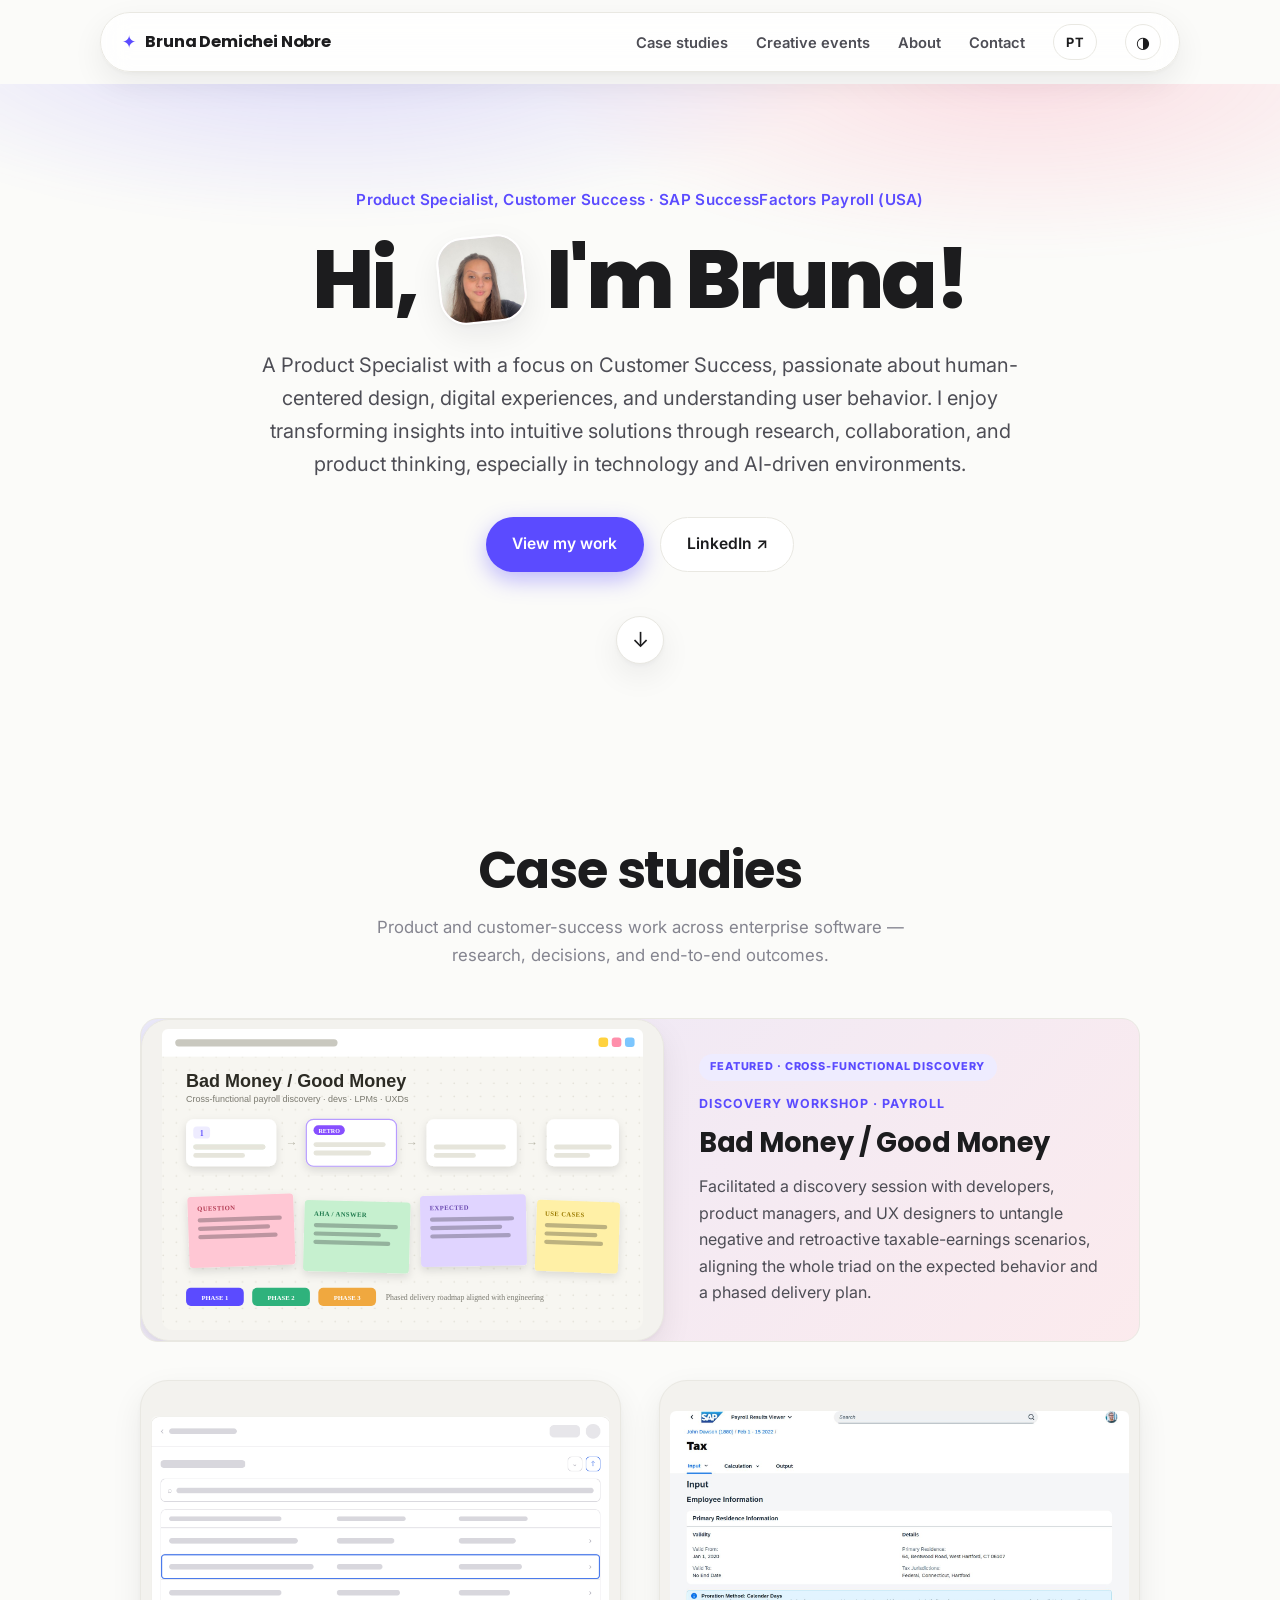
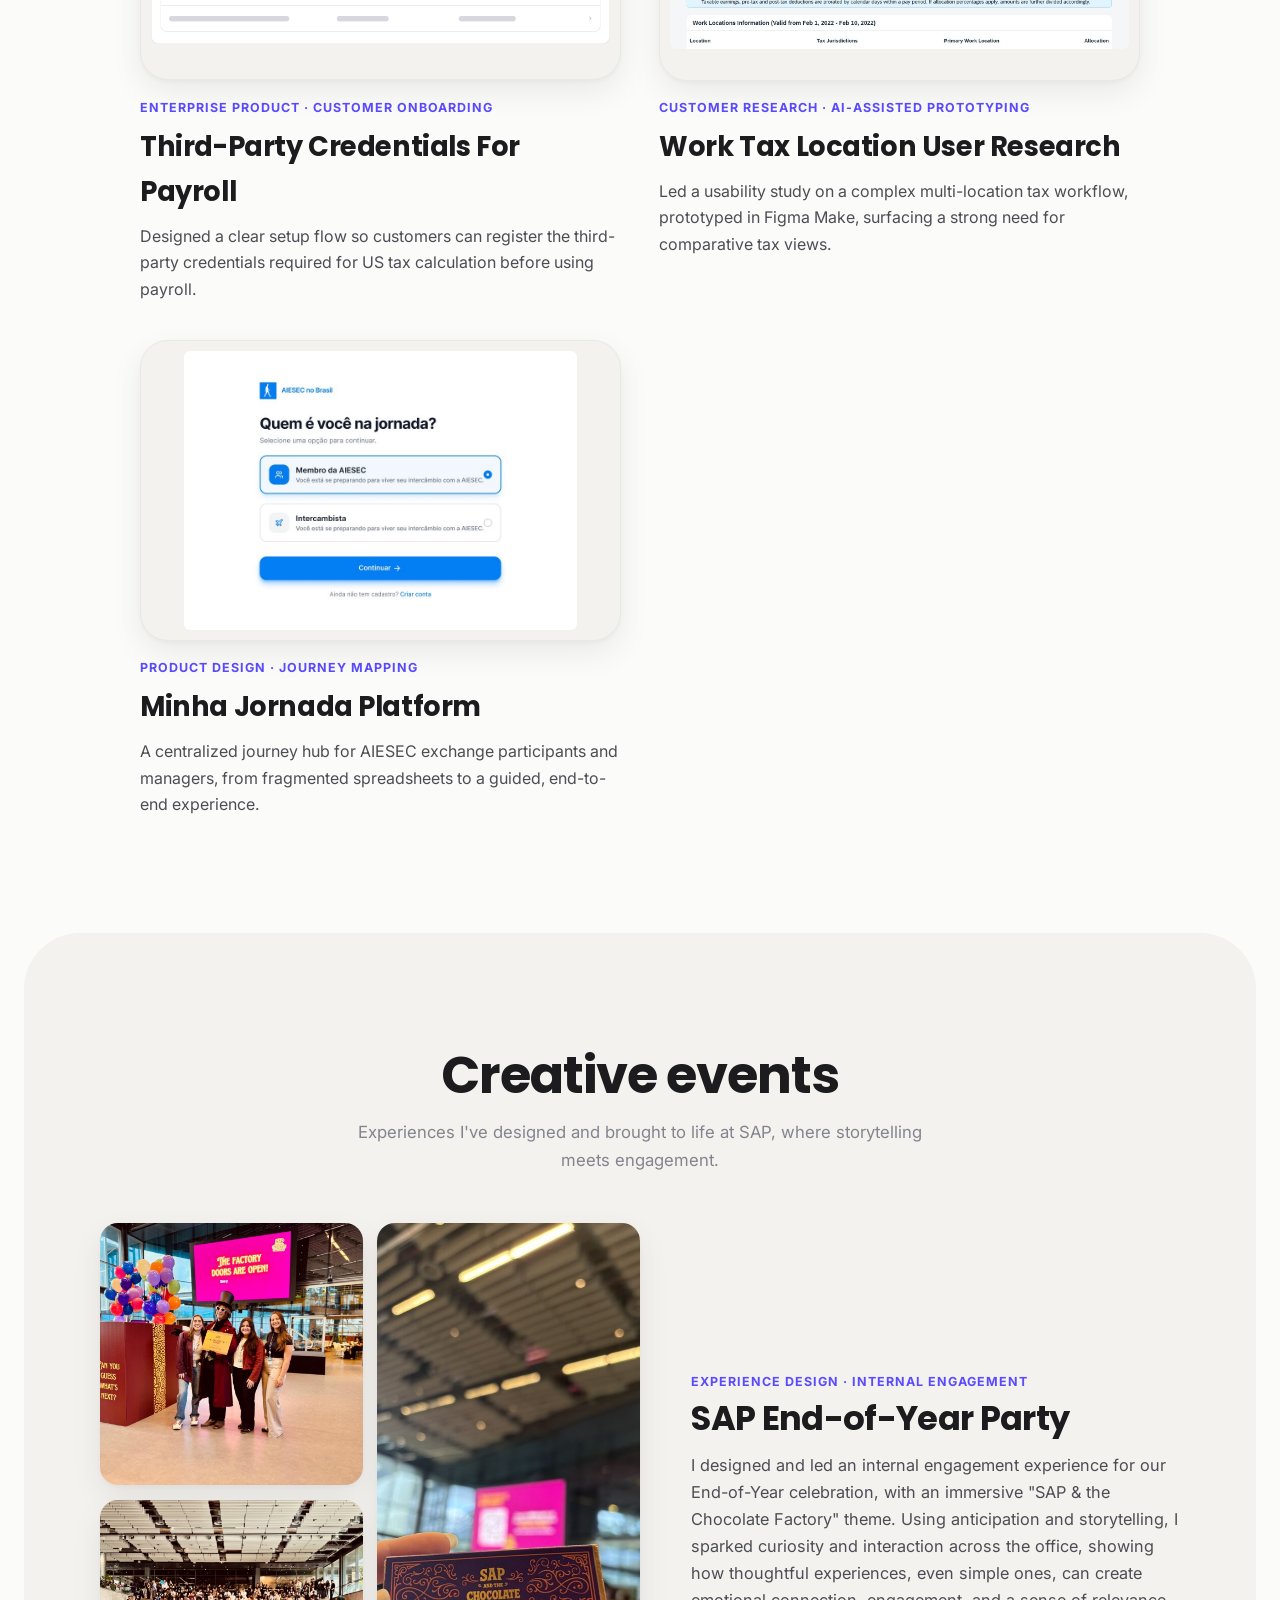
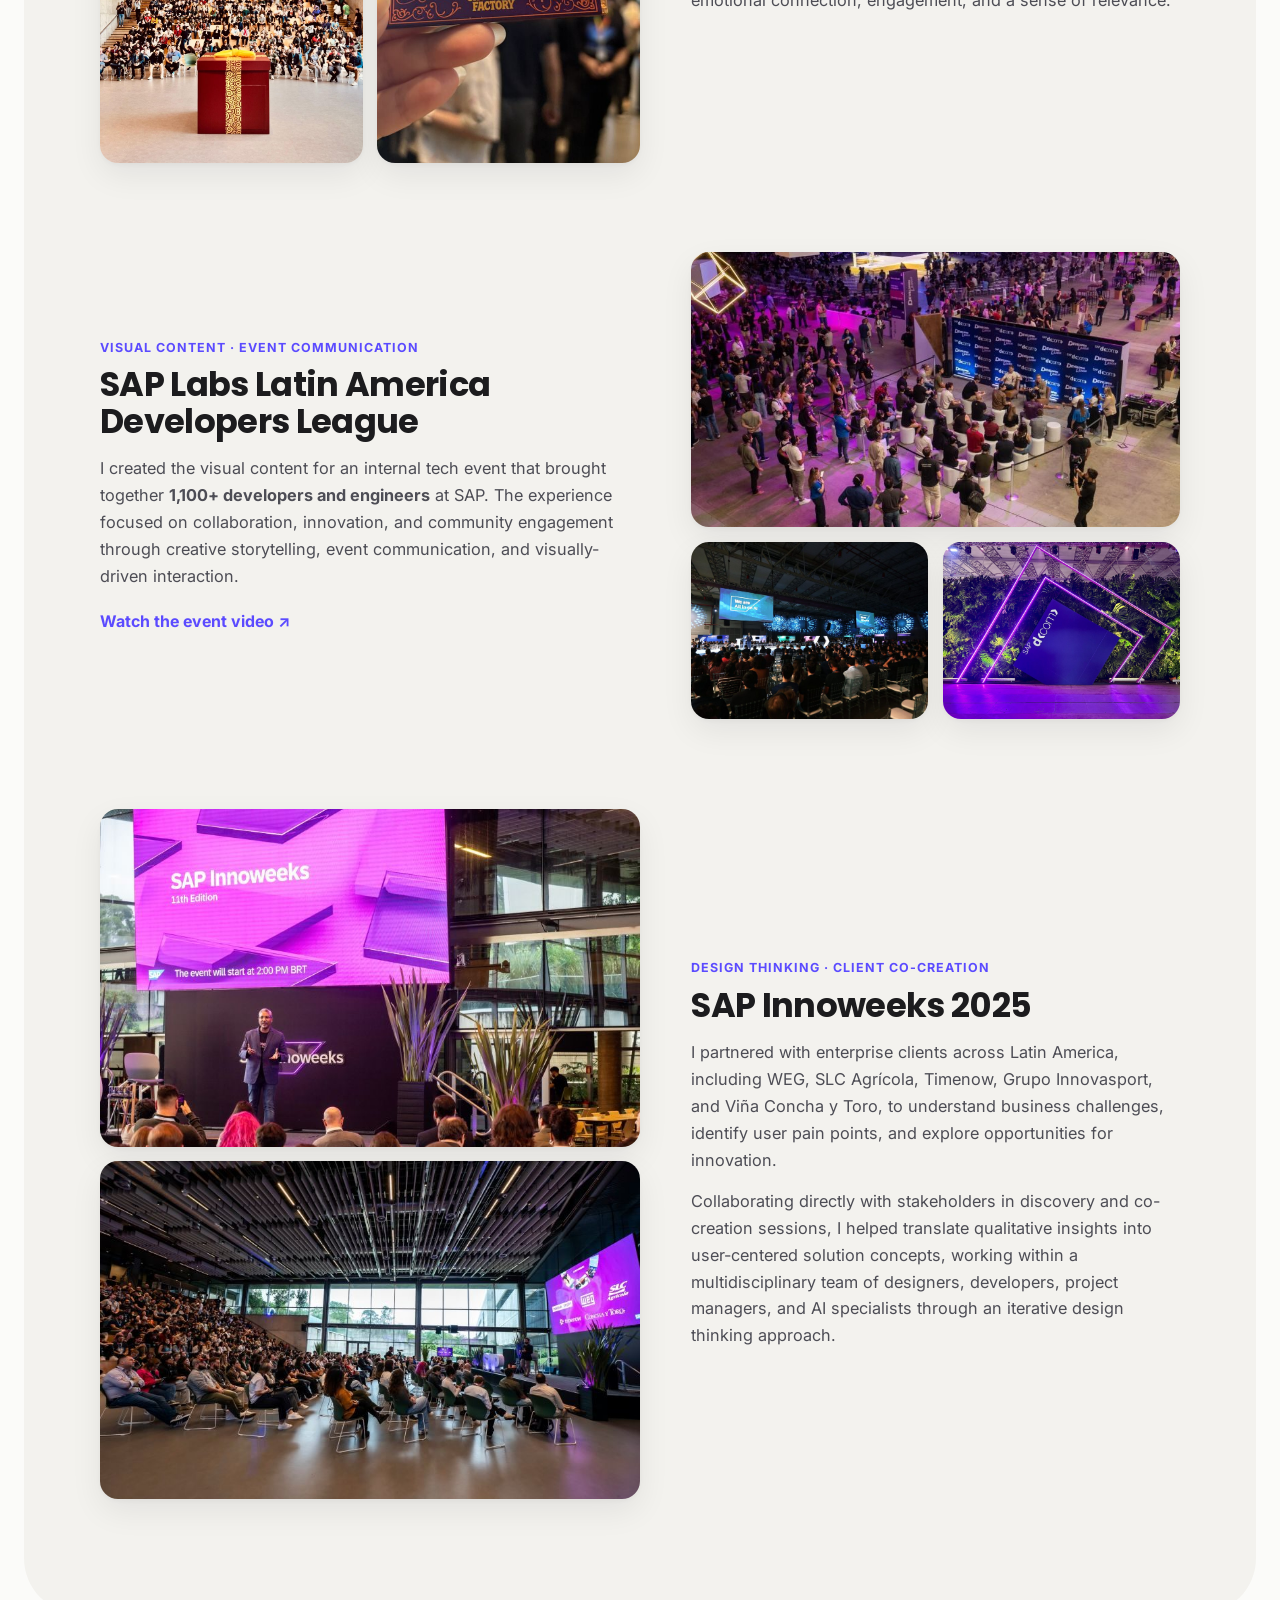
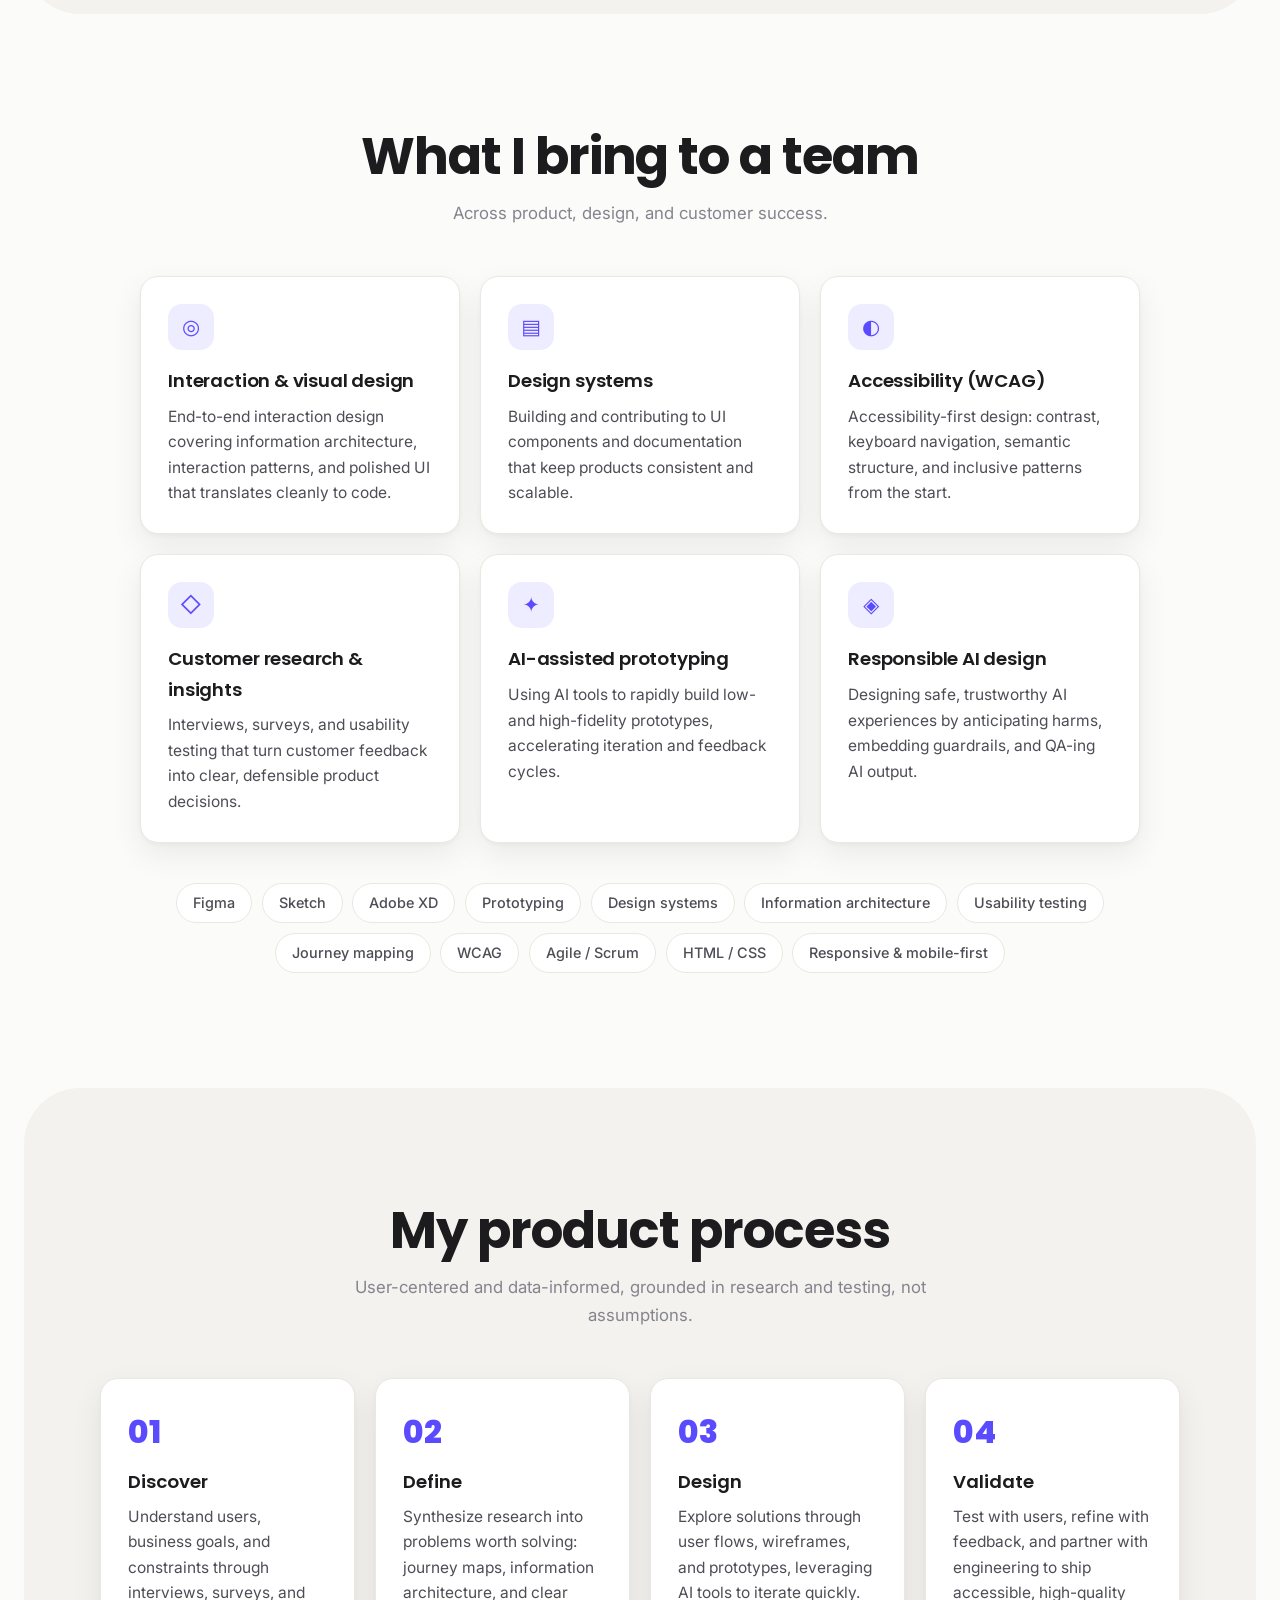
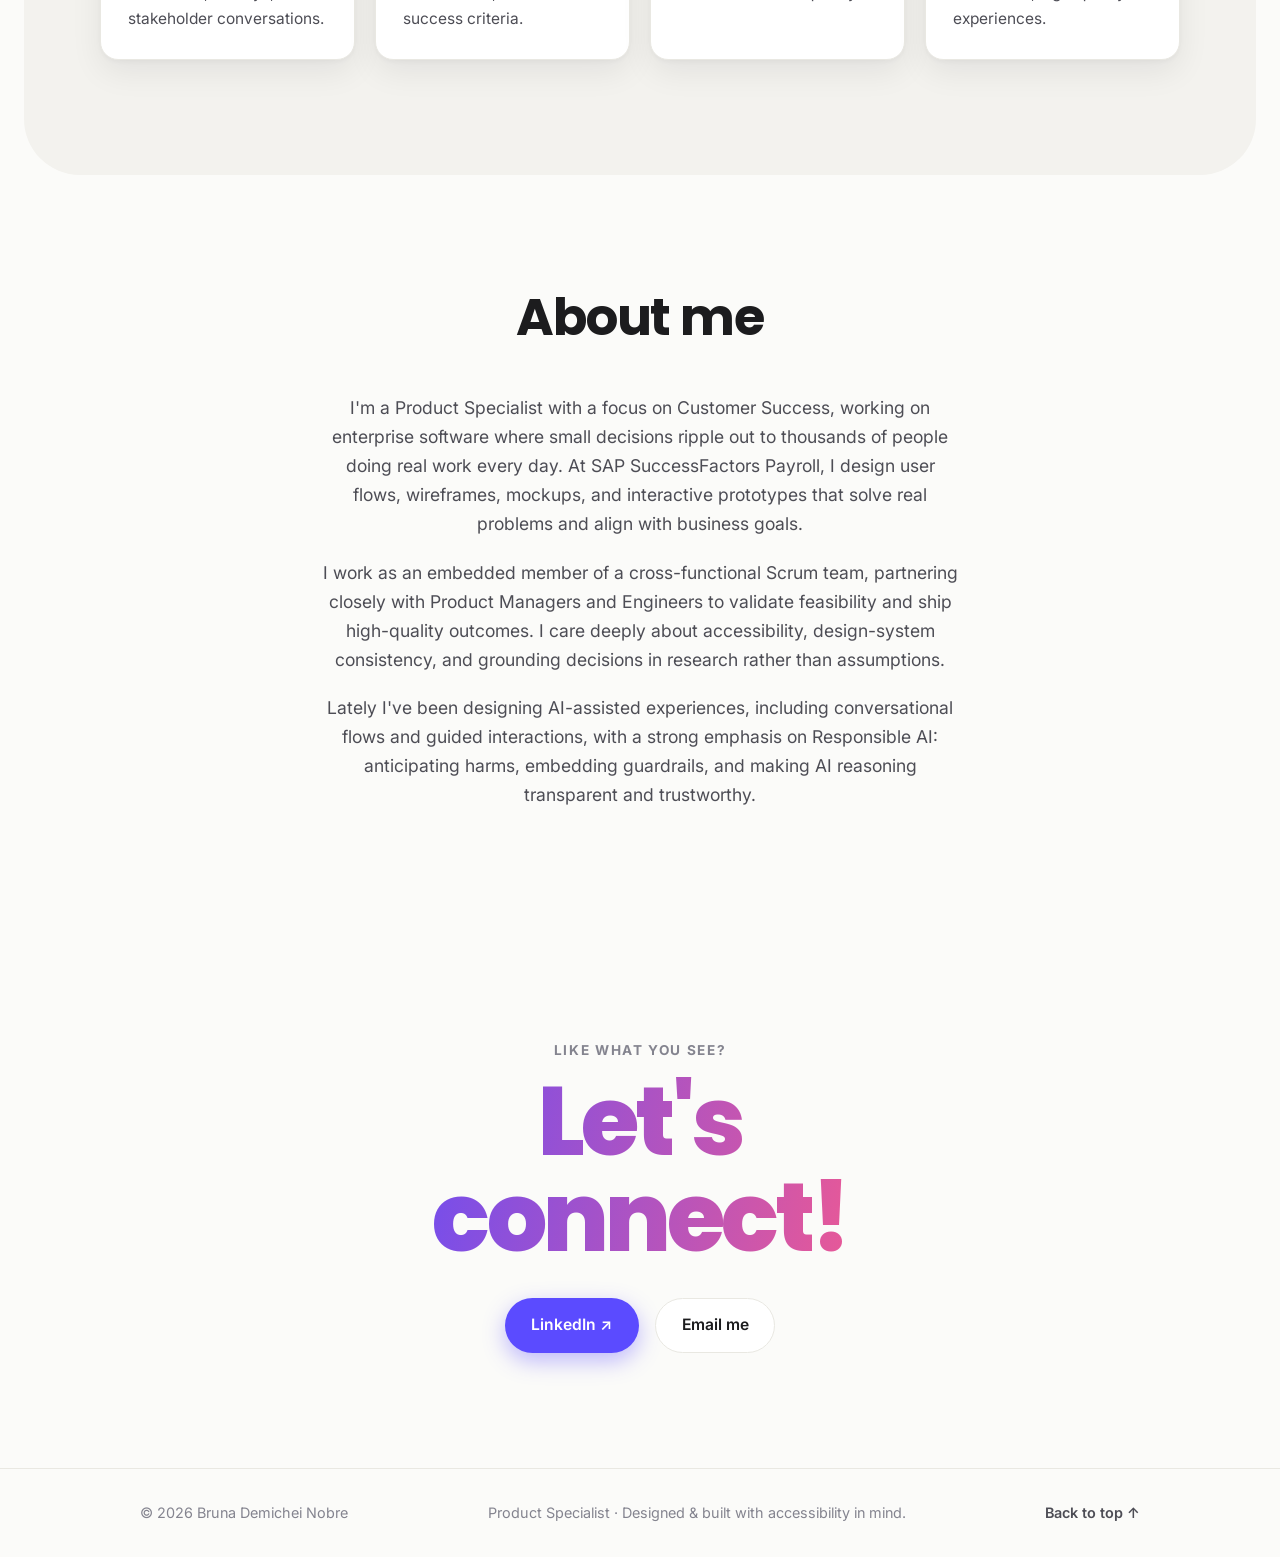
==== commit c9941bc1: "Add Bad Money / Good Money discovery case to external portfolio (bilingual, confidential info genera" ====
--- a/index.html
+++ b/index.html
@@ -86,6 +86,17 @@
       </div>
 
       <div class="grid grid--work">
+        <!-- Featured: discovery session -->
+        <a class="proj proj--feature reveal" href="case-bad-money.html">
+          <span class="proj__media"><img src="assets/cases/bad-money-cover.svg" alt="Discovery board with sticky notes, a scenario flow, and phased roadmap for the Bad Money / Good Money payroll session" loading="lazy" /></span>
+          <span class="proj__body">
+            <span class="proj__badge" data-i18n="work.f.badge">Featured · Cross-functional discovery</span>
+            <span class="proj__cat" data-i18n="work.f.cat">Discovery workshop · Payroll</span>
+            <h3 class="proj__title" data-i18n="work.f.title">Bad Money / Good Money</h3>
+            <p class="proj__desc" data-i18n="work.f.desc">Facilitated a discovery session with developers, product managers, and UX designers to untangle negative and retroactive taxable-earnings scenarios, aligning the whole triad on the expected behavior and a phased delivery plan.</p>
+          </span>
+        </a>
+
         <!-- Case study 1 -->
         <a class="proj reveal" href="case-payroll-credentials.html">
           <span class="proj__media"><img src="assets/cases/cred-wireframe.png" alt="Low-fidelity wireframe of the credentials setup screen" loading="lazy" /></span>
@@ -338,6 +349,10 @@
 
       "work.title": "Cases",
       "work.sub": "Trabalho de produto e Customer Success em software enterprise — pesquisa, decisões e resultados de ponta a ponta.",
+      "work.f.badge": "Destaque · Discovery multifuncional",
+      "work.f.cat": "Workshop de discovery · Folha de pagamento",
+      "work.f.title": "Bad Money / Good Money",
+      "work.f.desc": "Facilitei uma sessão de discovery com desenvolvedores, product managers e UX designers para desvendar cenários de valores tributáveis negativos e retroativos, alinhando todo o trio sobre o comportamento esperado e um plano de entrega faseado.",
       "work.c1.cat": "Produto enterprise · Onboarding do cliente",
       "work.c1.title": "Credenciais de Terceiros para Folha de Pagamento",
       "work.c1.desc": "Desenhei um fluxo de configuração claro para que os clientes registrem as credenciais de terceiros necessárias ao cálculo de impostos nos EUA antes de usar a folha.",
--- a/styles.css
+++ b/styles.css
@@ -1526,3 +1526,75 @@
   .feature { grid-template-columns: 1fr; gap: 1.5rem; }
   .feature--reverse .feature__gallery { order: 0; }
 }
+
+/* ===== Bad Money / Good Money case: featured card + discovery board extras ===== */
+.proj--feature {
+  grid-column: 1 / -1;
+  display: grid; grid-template-columns: 1.1fr 1fr; gap: 0;
+  background: linear-gradient(135deg, rgba(91,75,255,0.10), rgba(255,91,134,0.10));
+  border: 1px solid var(--border); border-radius: var(--radius-sm); overflow: hidden;
+}
+.proj--feature .proj__media { aspect-ratio: auto; height: 100%; min-height: 220px; }
+.proj--feature .proj__body { padding: clamp(1.4rem, 3vw, 2.2rem); display: flex; flex-direction: column; justify-content: center; }
+.proj__badge {
+  align-self: flex-start; font-size: 0.68rem; font-weight: 800; letter-spacing: 0.08em; text-transform: uppercase;
+  color: var(--accent); background: var(--accent-soft); border-radius: 999px; padding: 0.28rem 0.7rem; margin-bottom: 0.8rem;
+}
+@media (max-width: 720px) {
+  .proj--feature { grid-template-columns: 1fr; }
+}
+
+.board__legend {
+  display: flex; flex-wrap: wrap; gap: 0.4rem 1.1rem;
+  font-size: 0.78rem; color: #57564e; margin-top: -0.2rem;
+}
+.board__legend span { display: inline-flex; align-items: center; gap: 0.4rem; }
+.board__legend i { width: 12px; height: 12px; border-radius: 3px; display: inline-block; }
+
+.note__a { display: block; margin-top: 0.6rem; padding-top: 0.5rem; border-top: 1px dashed rgba(20,20,25,0.22); font-size: 0.85rem; }
+.note__a b { color: #1f7a4d; }
+.board__col--ok .board__col-title { color: #1f9e63; }
+
+/* horizontal scenario flow (scoped to the board so it doesn't clash with the vertical flow used elsewhere) */
+.board .flow {
+  display: flex; gap: 0.7rem; align-items: stretch; margin-top: 0;
+  overflow-x: auto; padding: 0.4rem 0.2rem 1rem;
+  scroll-snap-type: x proximity;
+}
+.board .flow__step {
+  position: relative; flex: 0 0 clamp(180px, 40vw, 220px);
+  background: #ffffff; border: 1px solid var(--board-line); border-radius: 14px;
+  padding: 0.95rem 1rem; display: flex; flex-direction: column; gap: 0.45rem;
+  box-shadow: none; scroll-snap-align: start;
+}
+.board .flow__step::after {
+  content: "→"; position: absolute; right: -0.68rem; top: 50%; transform: translateY(-50%);
+  color: #b9b7a9; font-weight: 700; font-size: 1.1rem; z-index: 1;
+}
+.board .flow__step:last-child::after { content: none; }
+.board .flow__n {
+  width: 1.6rem; height: 1.6rem; border-radius: 8px; background: var(--accent-soft);
+  color: var(--accent); font-weight: 700; font-size: 0.8rem; display: grid; place-items: center; position: static;
+}
+.board .flow__step p { margin: 0; color: #38372f; font-size: 0.9rem; line-height: 1.45; }
+.board .flow__step--retro { border-color: #b79bff; box-shadow: 0 0 0 2px rgba(135,79,255,0.14); }
+.board .flow__tag {
+  align-self: flex-start; font-size: 0.66rem; font-weight: 800; letter-spacing: 0.08em;
+  text-transform: uppercase; color: #fff; background: #874fff; border-radius: 999px; padding: 0.15rem 0.5rem;
+}
+.board .flow__step--warn { border-color: #ffb0a4; }
+.board .flow__step--fix { border-color: #a5e3b5; }
+
+/* delivery phases */
+.phases { display: grid; gap: 0.8rem; }
+.phase {
+  display: grid; grid-template-columns: auto 1fr; gap: 0.9rem; align-items: start;
+  background: #ffffff; border: 1px solid var(--board-line); border-radius: 12px; padding: 0.95rem 1.1rem;
+}
+.phase__tag {
+  font-weight: 800; font-size: 0.72rem; letter-spacing: 0.05em; text-transform: uppercase;
+  color: #fff; background: var(--accent); border-radius: 8px; padding: 0.35rem 0.6rem; white-space: nowrap; align-self: center;
+}
+.phase:nth-child(2) .phase__tag { background: #2fb27c; }
+.phase:nth-child(3) .phase__tag { background: #f0a83f; }
+.phase p { margin: 0; color: #38372f; font-size: 0.95rem; line-height: 1.45; }
